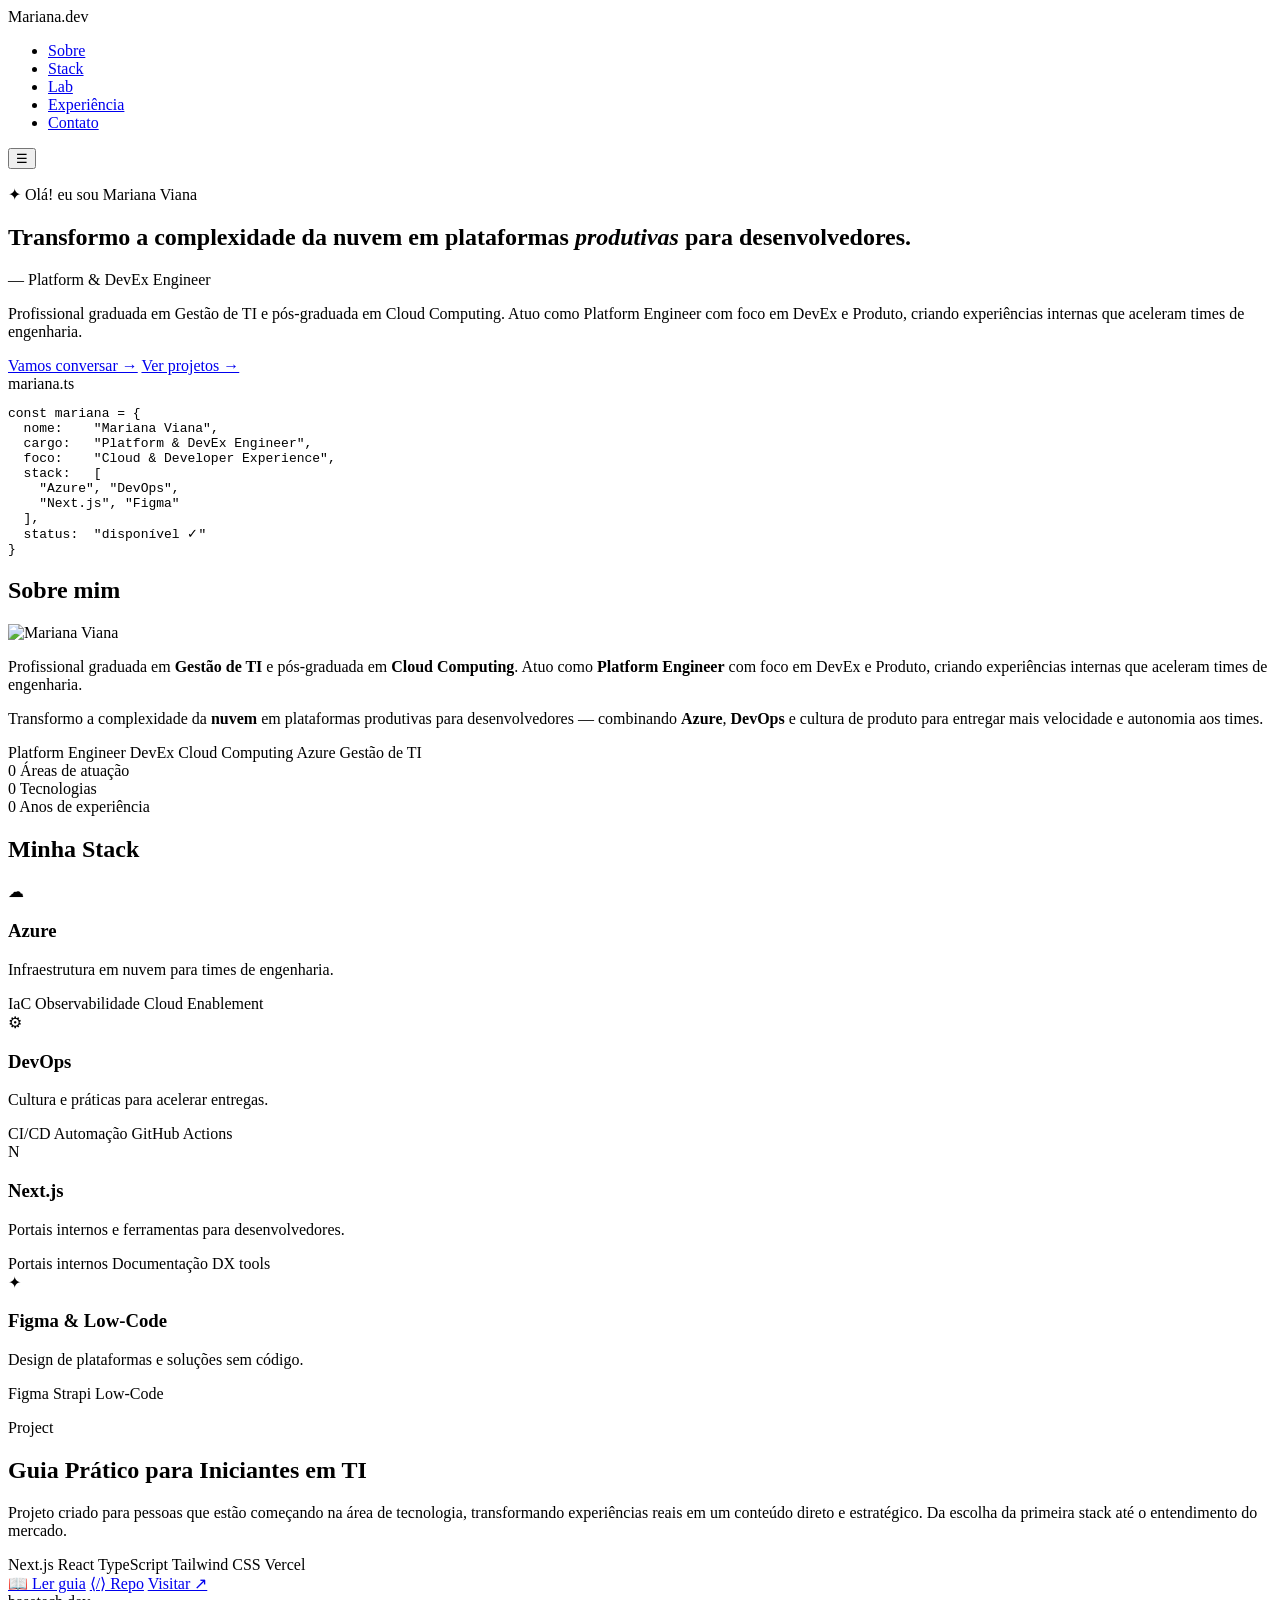
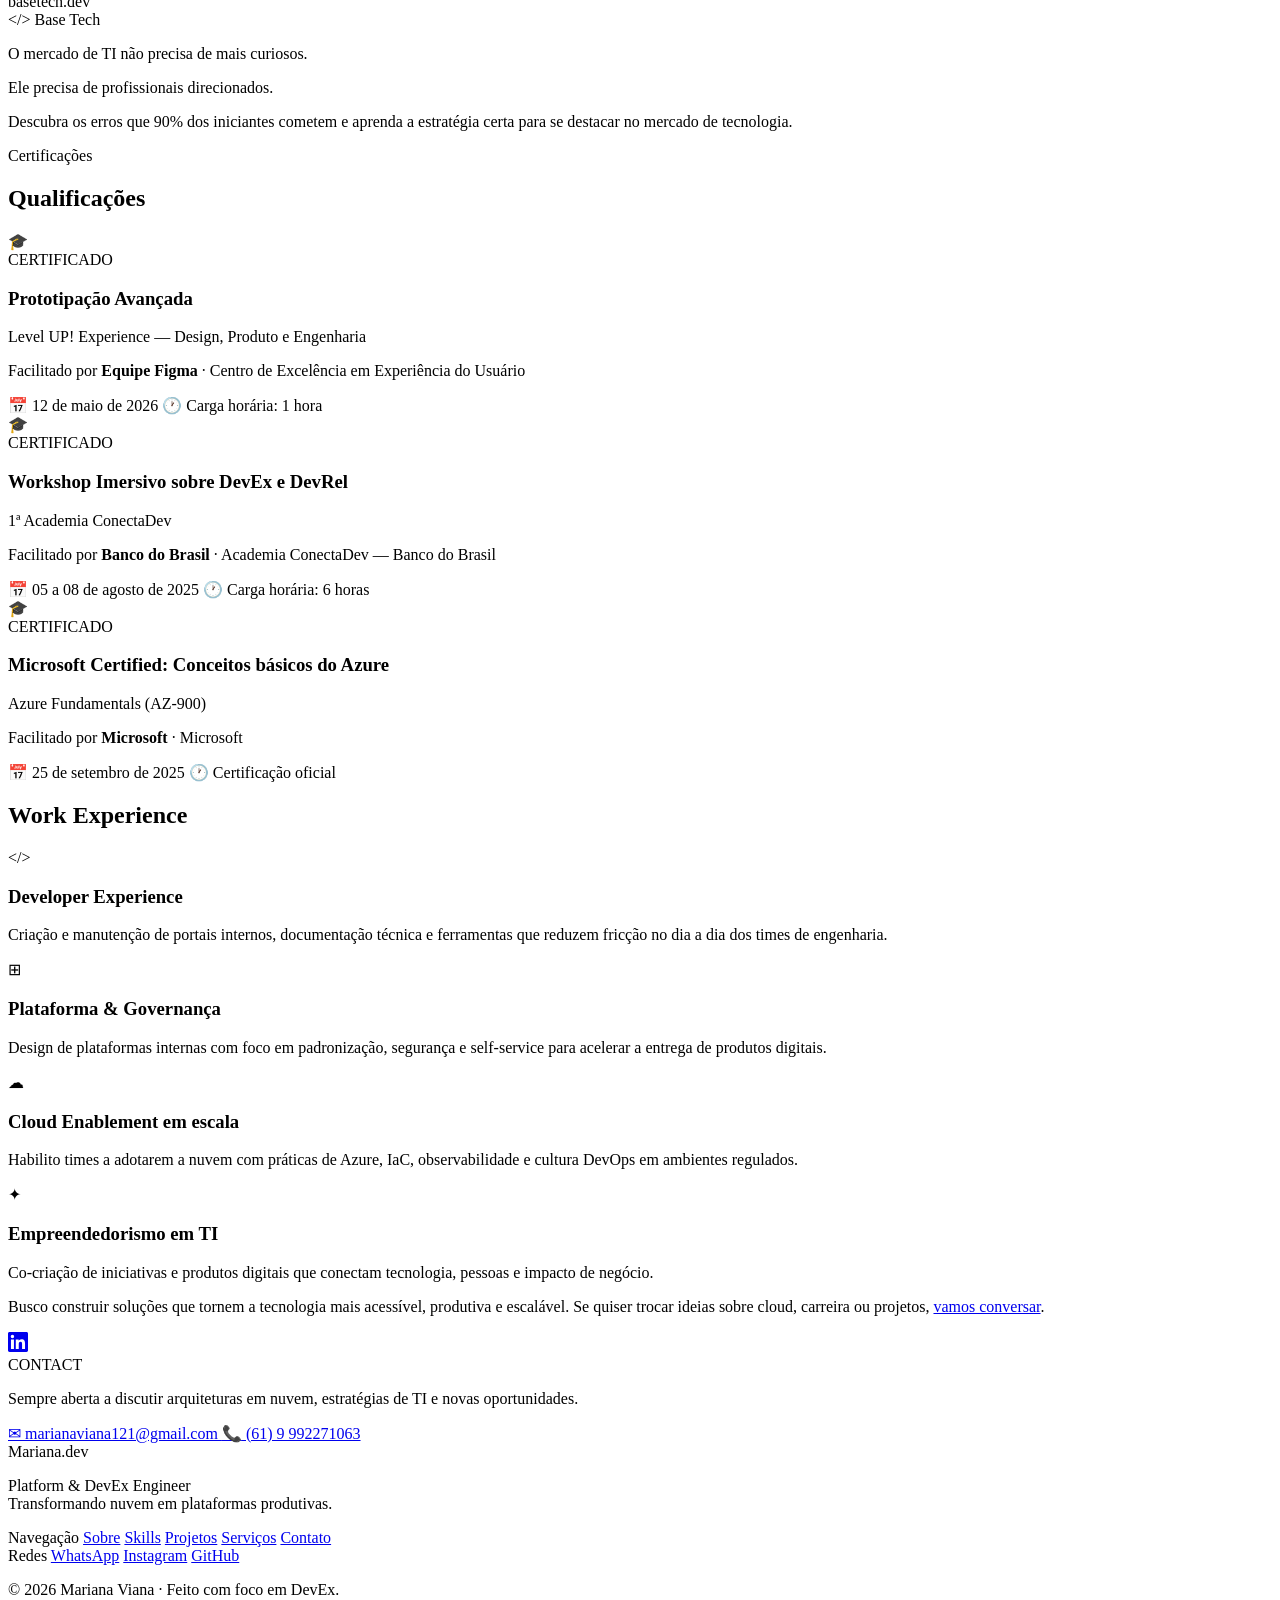
==== index.html @ 67ace39f "Add files via upload" ====
﻿<!DOCTYPE html>
<html lang="pt-BR">
<head>
  <meta charset="UTF-8" />
  <meta name="viewport" content="width=device-width, initial-scale=1.0" />
  <title>Mariana Viana | Platform & DevEx Engineer</title>
  <link rel="stylesheet" href="style.css" />
  <link rel="preconnect" href="https://fonts.googleapis.com" />
  <link href="https://fonts.googleapis.com/css2?family=Inter:wght@300;400;500;600;700;800&family=Fira+Code:wght@400;500&display=swap" rel="stylesheet" />
  <!-- PROTEÇÃO DE CONTEÚDO -->
  <style>
    img { -webkit-user-drag: none; user-drag: none; pointer-events: none; }
    a, button, input, label, select, textarea, [onclick] { pointer-events: all !important; }
    ::selection { background: transparent; }
    ::-moz-selection { background: transparent; }
    body, p, h1, h2, h3, h4, h5, h6, span, li, td, th, div {
      -webkit-user-select: none;
      -moz-user-select: none;
      user-select: none;
    }
    input, textarea { -webkit-user-select: text !important; user-select: text !important; }
    #_protectToast {
      position: fixed; bottom: 24px; left: 50%;
      transform: translateX(-50%) translateY(70px);
      z-index: 99999; background: #0d1f2d;
      color: rgba(255,255,255,.75); font-size: 13px;
      font-family: sans-serif; font-weight: 300;
      padding: 13px 22px; border-radius: 3px;
      border: 1px solid rgba(255,255,255,.12);
      white-space: nowrap; pointer-events: none;
      transition: transform .35s cubic-bezier(.16,1,.3,1), opacity .35s;
      opacity: 0;
    }
    #_protectToast.show { transform: translateX(-50%) translateY(0); opacity: 1; }
  </style>
</head>
<body>

  <!-- ===== NAV ===== -->
  <nav class="nav" id="nav">
    <div class="nav-logo">Mariana<span>.</span>dev</div>
    <ul class="nav-links" id="navLinks">
      <li><a href="#sobre">Sobre</a></li>
      <li><a href="#skills">Stack</a></li>
      <li><a href="#projetos">Lab</a></li>
      <li><a href="#servicos">Experiência</a></li>
      <li><a href="#contato">Contato</a></li>
    </ul>
    <button class="menu-btn" id="menuBtn" aria-label="Menu">&#9776;</button>
  </nav>

  <!-- ===== HERO ===== -->
  <section class="hero" id="home">
    <div class="hero-content">
      <p class="hero-tag">✦ Olá! eu sou Mariana Viana</p>
      <h1 class="hero-title">Transformo a complexidade da <span>nuvem</span> em plataformas <em>produtivas</em> para desenvolvedores.</h1>
      <p class="hero-sub">— Platform & DevEx Engineer</p>
      <p class="hero-about">Profissional graduada em Gestão de TI e pós-graduada em Cloud Computing. Atuo como Platform Engineer com foco em DevEx e Produto, criando experiências internas que aceleram times de engenharia.</p>
      <div class="hero-btns">
        <a href="#contato" class="btn btn-primary">Vamos conversar →</a>
        <a href="#projetos" class="btn btn-outline">Ver projetos →</a>
      </div>
    </div>

    <div class="hero-visual">
      <div class="code-card">
        <div class="code-header">
          <span class="dot red"></span>
          <span class="dot yellow"></span>
          <span class="dot green"></span>
          <span class="code-title">mariana.ts</span>
        </div>
        <pre class="code-body"><code><span class="c-purple">const</span> <span class="c-blue">mariana</span> = {
  <span class="c-cyan">nome</span>:    <span class="c-green">"Mariana Viana"</span>,
  <span class="c-cyan">cargo</span>:   <span class="c-green">"Platform & DevEx Engineer"</span>,
  <span class="c-cyan">foco</span>:    <span class="c-green">"Cloud & Developer Experience"</span>,
  <span class="c-cyan">stack</span>:   [
    <span class="c-green">"Azure"</span>, <span class="c-green">"DevOps"</span>,
    <span class="c-green">"Next.js"</span>, <span class="c-green">"Figma"</span>
  ],
  <span class="c-cyan">status</span>:  <span class="c-ok">"disponível ✓"</span>
}</code></pre>
      </div>
    </div>

    <div class="hero-glow"></div>
  </section>

  <!-- ===== SOBRE ===== -->
  <section class="section" id="sobre">
    <div class="container">
      <h2 class="section-title">Sobre <span>mim</span></h2>
      <div class="sobre-grid">
        <div class="sobre-foto fade-in">
          <div class="foto-wrapper">
            <img src="foto.jpg" alt="Mariana Viana" class="foto-img" />
            <div class="foto-ring"></div>
          </div>
        </div>

        <div class="sobre-text fade-in">
          <p>
            Profissional graduada em <strong>Gestão de TI</strong> e
            pós-graduada em <strong>Cloud Computing</strong>. Atuo como
            <strong>Platform Engineer</strong> com foco em DevEx e Produto,
            criando experiências internas que aceleram times de engenharia.
          </p>
          <p>
            Transformo a complexidade da <strong>nuvem</strong> em plataformas
            produtivas para desenvolvedores — combinando <strong>Azure</strong>,
            <strong>DevOps</strong> e cultura de produto para entregar mais
            velocidade e autonomia aos times.
          </p>
          <div class="sobre-tags">
            <span>Platform Engineer</span>
            <span>DevEx</span>
            <span>Cloud Computing</span>
            <span>Azure</span>
            <span>Gestão de TI</span>
          </div>
        </div>

        <div class="sobre-stats">
          <div class="stat fade-in">
            <span class="stat-num" data-target="4">0</span>
            <span class="stat-label">Áreas de atuação</span>
          </div>
          <div class="stat fade-in">
            <span class="stat-num" data-target="7">0</span>
            <span class="stat-label">Tecnologias</span>
          </div>
          <div class="stat fade-in">
            <span class="stat-num" data-target="3">0</span>
            <span class="stat-label">Anos de experiência</span>
          </div>
        </div>
      </div>
    </div>
  </section>

  <!-- ===== SKILLS ===== -->
  <section class="section section-alt" id="skills">
    <div class="container">
      <h2 class="section-title">Minha <span>Stack</span></h2>
      <div class="skills-grid">

        <div class="skill-card fade-in" data-skill="azure">
          <div class="skill-logo">☁</div>
          <h3>Azure</h3>
          <p>Infraestrutura em nuvem para times de engenharia.</p>
          <div class="skill-uses">
            <span>IaC</span>
            <span>Observabilidade</span>
            <span>Cloud Enablement</span>
          </div>
        </div>

        <div class="skill-card fade-in" data-skill="devops">
          <div class="skill-logo">⚙</div>
          <h3>DevOps</h3>
          <p>Cultura e práticas para acelerar entregas.</p>
          <div class="skill-uses">
            <span>CI/CD</span>
            <span>Automação</span>
            <span>GitHub Actions</span>
          </div>
        </div>

        <div class="skill-card fade-in" data-skill="nextjs">
          <div class="skill-logo">N</div>
          <h3>Next.js</h3>
          <p>Portais internos e ferramentas para desenvolvedores.</p>
          <div class="skill-uses">
            <span>Portais internos</span>
            <span>Documentação</span>
            <span>DX tools</span>
          </div>
        </div>

        <div class="skill-card fade-in" data-skill="figma">
          <div class="skill-logo">✦</div>
          <h3>Figma & Low-Code</h3>
          <p>Design de plataformas e soluções sem código.</p>
          <div class="skill-uses">
            <span>Figma</span>
            <span>Strapi</span>
            <span>Low-Code</span>
          </div>
        </div>

      </div>
    </div>
  </section>

  <!-- ===== LAB / PROJETOS ===== -->
  <section class="section" id="projetos">
    <div class="container">
      <p class="section-label">Project</p>
      <h2 class="section-title-lab">Guia Prático para <span>Iniciantes em TI</span></h2>

      <div class="lab-card fade-in">
        <div class="lab-info">
          <p>Projeto criado para pessoas que estão começando na área de tecnologia, transformando experiências reais em um conteúdo direto e estratégico. Da escolha da primeira stack até o entendimento do mercado.</p>
          <div class="lab-tags">
            <span>Next.js</span>
            <span>React</span>
            <span>TypeScript</span>
            <span>Tailwind CSS</span>
            <span>Vercel</span>
          </div>
          <div class="lab-links">
            <a href="https://basetech.dev" target="_blank" rel="noopener" class="btn btn-outline btn-sm">📖 Ler guia</a>
            <a href="https://github.com" target="_blank" rel="noopener" class="btn btn-ghost btn-sm">⟨/⟩ Repo</a>
            <a href="https://basetech.dev" target="_blank" rel="noopener" class="btn btn-ghost btn-sm">Visitar ↗</a>
          </div>
        </div>
        <div class="lab-preview">
          <div class="lab-browser">
            <div class="lab-browser-bar">
              <span class="dot red"></span><span class="dot yellow"></span><span class="dot green"></span>
              <span class="lab-url">basetech.dev</span>
            </div>
            <div class="lab-browser-content">
              <span class="lab-badge">&lt;/&gt; Base Tech</span>
              <p class="lab-quote">O mercado de TI não precisa de mais curiosos.</p>
              <p class="lab-quote-alt">Ele precisa de profissionais direcionados.</p>
              <p class="lab-desc-sm">Descubra os erros que 90% dos iniciantes cometem e aprenda a estratégia certa para se destacar no mercado de tecnologia.</p>
            </div>
          </div>
        </div>
      </div>
    </div>
  </section>

  <!-- ===== QUALIFICAÇÕES ===== -->
  <section class="section section-alt" id="qualificacoes">
    <div class="container">
      <p class="section-label">Certificações</p>
      <h2 class="section-title-lab">Qualificações</h2>

      <div class="cert-grid">

        <div class="cert-card fade-in">
          <div class="cert-top">
            <div class="cert-icon">🎓</div>
            <span class="cert-badge">CERTIFICADO</span>
          </div>
          <h3>Prototipação Avançada</h3>
          <p class="cert-org">Level UP! Experience — Design, Produto e Engenharia</p>
          <p class="cert-by">Facilitado por <strong>Equipe Figma</strong> · Centro de Excelência em Experiência do Usuário</p>
          <div class="cert-meta">
            <span>📅 12 de maio de 2026</span>
            <span>🕐 Carga horária: 1 hora</span>
          </div>
        </div>

        <div class="cert-card fade-in">
          <div class="cert-top">
            <div class="cert-icon">🎓</div>
            <span class="cert-badge">CERTIFICADO</span>
          </div>
          <h3>Workshop Imersivo sobre DevEx e DevRel</h3>
          <p class="cert-org">1ª Academia ConectaDev</p>
          <p class="cert-by">Facilitado por <strong>Banco do Brasil</strong> · Academia ConectaDev — Banco do Brasil</p>
          <div class="cert-meta">
            <span>📅 05 a 08 de agosto de 2025</span>
            <span>🕐 Carga horária: 6 horas</span>
          </div>
        </div>

        <div class="cert-card fade-in">
          <div class="cert-top">
            <div class="cert-icon">🎓</div>
            <span class="cert-badge">CERTIFICADO</span>
          </div>
          <h3>Microsoft Certified: Conceitos básicos do Azure</h3>
          <p class="cert-org">Azure Fundamentals (AZ-900)</p>
          <p class="cert-by">Facilitado por <strong>Microsoft</strong> · Microsoft</p>
          <div class="cert-meta">
            <span>📅 25 de setembro de 2025</span>
            <span>🕐 Certificação oficial</span>
          </div>
        </div>

      </div>
    </div>
  </section>

  <!-- ===== WORK EXPERIENCE ===== -->
  <section class="section" id="servicos">
    <div class="container">
      <h2 class="section-title">Work <span>Experience</span></h2>

      <div class="experience-grid">

        <div class="exp-card fade-in">
          <div class="exp-icon">&lt;/&gt;</div>
          <h3>Developer Experience</h3>
          <p>Criação e manutenção de portais internos, documentação técnica e ferramentas que reduzem fricção no dia a dia dos times de engenharia.</p>
        </div>

        <div class="exp-card fade-in">
          <div class="exp-icon">⊞</div>
          <h3>Plataforma & Governança</h3>
          <p>Design de plataformas internas com foco em padronização, segurança e self-service para acelerar a entrega de produtos digitais.</p>
        </div>

        <div class="exp-card fade-in">
          <div class="exp-icon">☁</div>
          <h3>Cloud Enablement em escala</h3>
          <p>Habilito times a adotarem a nuvem com práticas de Azure, IaC, observabilidade e cultura DevOps em ambientes regulados.</p>
        </div>

        <div class="exp-card fade-in">
          <div class="exp-icon">✦</div>
          <h3>Empreendedorismo em TI</h3>
          <p>Co-criação de iniciativas e produtos digitais que conectam tecnologia, pessoas e impacto de negócio.</p>
        </div>

      </div>
    </div>
  </section>

  <!-- ===== CONTATO ===== -->
  <section class="section" id="contato">
    <div class="container contato-container">
      <p class="contato-frase">Busco construir soluções que tornem a tecnologia mais acessível, produtiva e escalável. Se quiser trocar ideias sobre cloud, carreira ou projetos, <a href="mailto:marianaviana121@gmail.com" class="contato-link-inline">vamos conversar</a>.</p>

      <div class="contato-linkedin-wrap">
        <a href="https://linkedin.com" target="_blank" rel="noopener" class="contato-linkedin-btn" title="LinkedIn">
          <svg viewBox="0 0 24 24" fill="currentColor" width="20" height="20"><path d="M20.447 20.452h-3.554v-5.569c0-1.328-.027-3.037-1.852-3.037-1.853 0-2.136 1.445-2.136 2.939v5.667H9.351V9h3.414v1.561h.046c.477-.9 1.637-1.85 3.37-1.85 3.601 0 4.267 2.37 4.267 5.455v6.286zM5.337 7.433a2.062 2.062 0 0 1-2.063-2.065 2.064 2.064 0 1 1 2.063 2.065zm1.782 13.019H3.555V9h3.564v11.452zM22.225 0H1.771C.792 0 0 .774 0 1.729v20.542C0 23.227.792 24 1.771 24h20.451C23.2 24 24 23.227 24 22.271V1.729C24 .774 23.2 0 22.222 0h.003z"/></svg>
        </a>
      </div>

      <div class="contato-cards">
        <div class="contato-info-card fade-in">
          <span class="contato-info-label">CONTACT</span>
          <p>Sempre aberta a discutir arquiteturas em nuvem, estratégias de TI e novas oportunidades.</p>
        </div>
        <div class="contato-info-card fade-in">
          <a href="mailto:marianaviana121@gmail.com" class="contato-info-row">
            <span>✉</span> marianaviana121@gmail.com
          </a>
          <a href="tel:+5561992271063" class="contato-info-row">
            <span>📞</span> (61) 9 992271063
          </a>
        </div>
      </div>
    </div>
  </section>

  <!-- ===== FOOTER ===== -->
  <footer class="footer">
    <div class="footer-inner">

      <div class="footer-brand">
        <span class="footer-logo">Mariana<span>.</span>dev</span>
        <p>Platform & DevEx Engineer<br />Transformando nuvem em plataformas produtivas.</p>
      </div>

      <div class="footer-nav">
        <span class="footer-nav-title">Navegação</span>
        <a href="#sobre">Sobre</a>
        <a href="#skills">Skills</a>
        <a href="#projetos">Projetos</a>
        <a href="#servicos">Serviços</a>
        <a href="#contato">Contato</a>
      </div>

      <div class="footer-social">
        <span class="footer-nav-title">Redes</span>
        <a href="https://wa.me/55619991893159" target="_blank" rel="noopener">WhatsApp</a>
        <a href="https://instagram.com/rruanribeiroo" target="_blank" rel="noopener">Instagram</a>
        <a href="https://github.com/rruandev" target="_blank" rel="noopener">GitHub</a>
      </div>

    </div>
    <div class="footer-bottom">
      <p>© 2026 <span class="footer-name">Mariana Viana</span> · Feito com foco em DevEx.</p>
    </div>
  </footer>

  <script src="script.js"></script>

  <!-- JS PROTEÇÃO -->
  <div id="_protectToast">© Conteúdo protegido — todos os direitos reservados</div>
  <script>
    (function() {
      function showMsg() {
        var t = document.getElementById('_protectToast');
        if (!t) return;
        t.classList.add('show');
        clearTimeout(t._timer);
        t._timer = setTimeout(function() { t.classList.remove('show'); }, 2800);
      }
      document.addEventListener('contextmenu', function(e) { e.preventDefault(); showMsg(); });
      document.addEventListener('keydown', function(e) {
        var k = e.key ? e.key.toLowerCase() : '';
        var blocked =
          (e.ctrlKey && ['u','s','a','p'].includes(k));
        if (blocked) {
          e.preventDefault();
          if (k === 'u') showMsg();
        }
      });
      document.addEventListener('dragstart', function(e) {
        if (e.target.tagName === 'IMG') e.preventDefault();
      });
      document.querySelectorAll('img').forEach(function(img) {
        img.setAttribute('draggable', 'false');
      });
    })();
  </script>
</body>
</html>
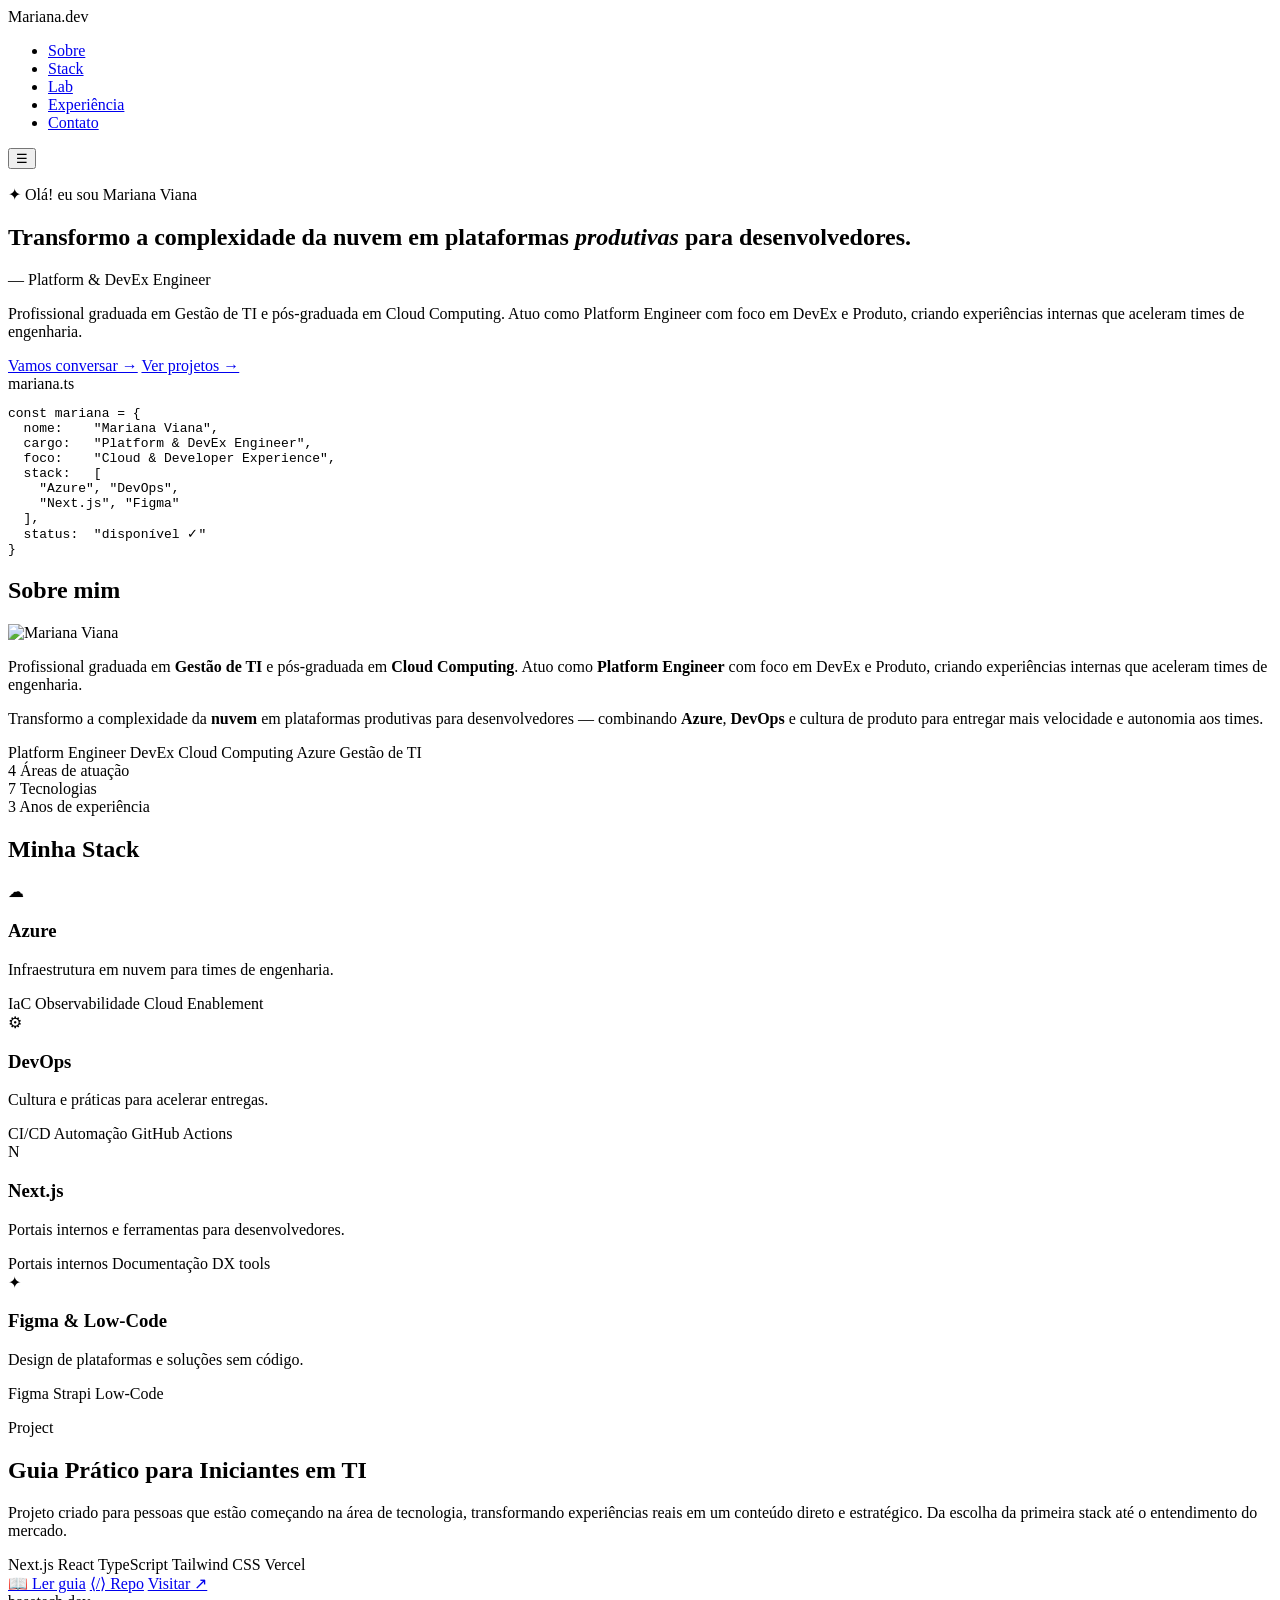
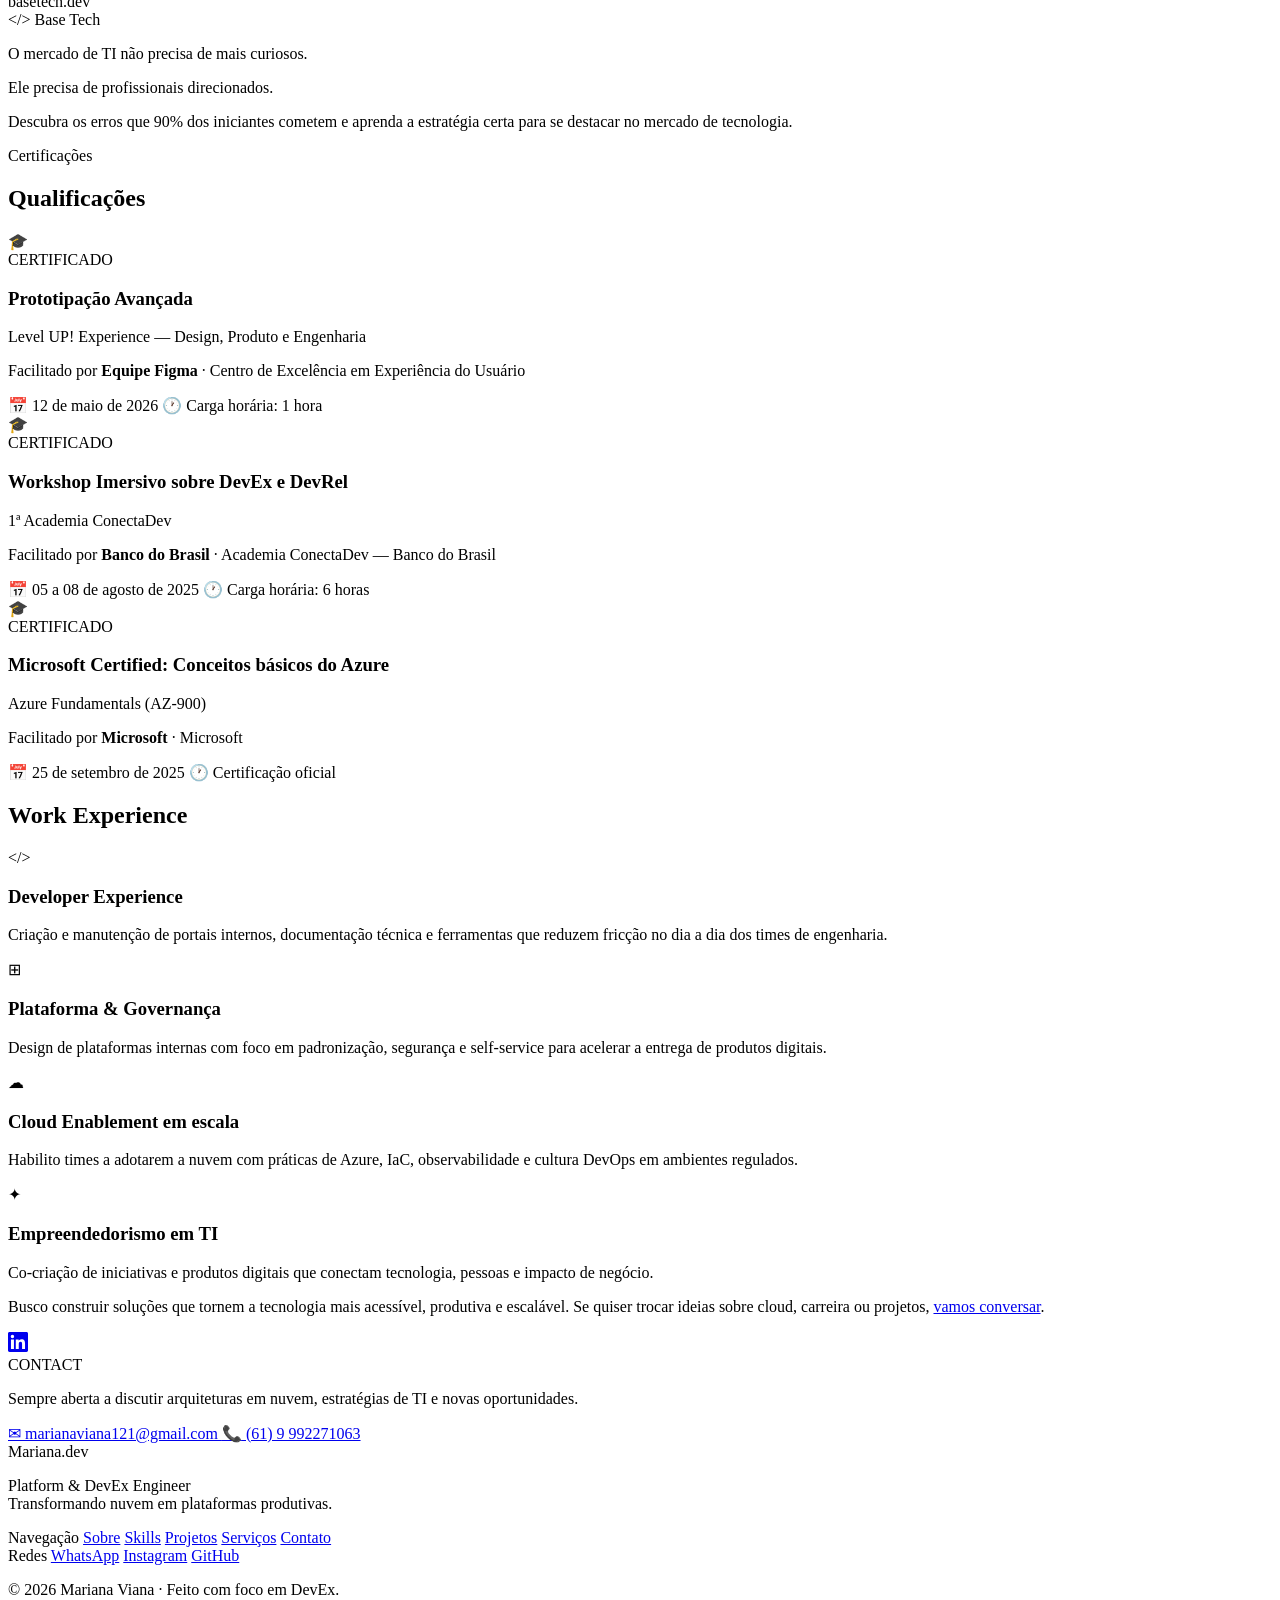
==== commit 95d3af4f: "Rename index (1).html to index.html" ====
--- a/index.html
+++ b/index.html
@@ -380,6 +380,45 @@
     </div>
   </footer>
 
+  <!-- FIX: Animação dos contadores -->
+  <script>
+    (function() {
+      function animateCounter(el) {
+        var target = parseInt(el.getAttribute('data-target'), 10);
+        var start = 0;
+        var duration = 1200;
+        var step = Math.ceil(target / (duration / 16));
+        var timer = setInterval(function() {
+          start += step;
+          if (start >= target) {
+            el.textContent = target;
+            clearInterval(timer);
+          } else {
+            el.textContent = start;
+          }
+        }, 16);
+      }
+
+      var counters = document.querySelectorAll('.stat-num');
+      var animated = false;
+
+      function tryAnimate() {
+        if (animated) return;
+        counters.forEach(function(el) {
+          var rect = el.getBoundingClientRect();
+          if (rect.top < window.innerHeight) {
+            animated = true;
+            counters.forEach(animateCounter);
+          }
+        });
+      }
+
+      window.addEventListener('scroll', tryAnimate);
+      window.addEventListener('load', tryAnimate);
+      setTimeout(tryAnimate, 500);
+    })();
+  </script>
+
   <script src="script.js"></script>
 
   <!-- JS PROTEÇÃO -->
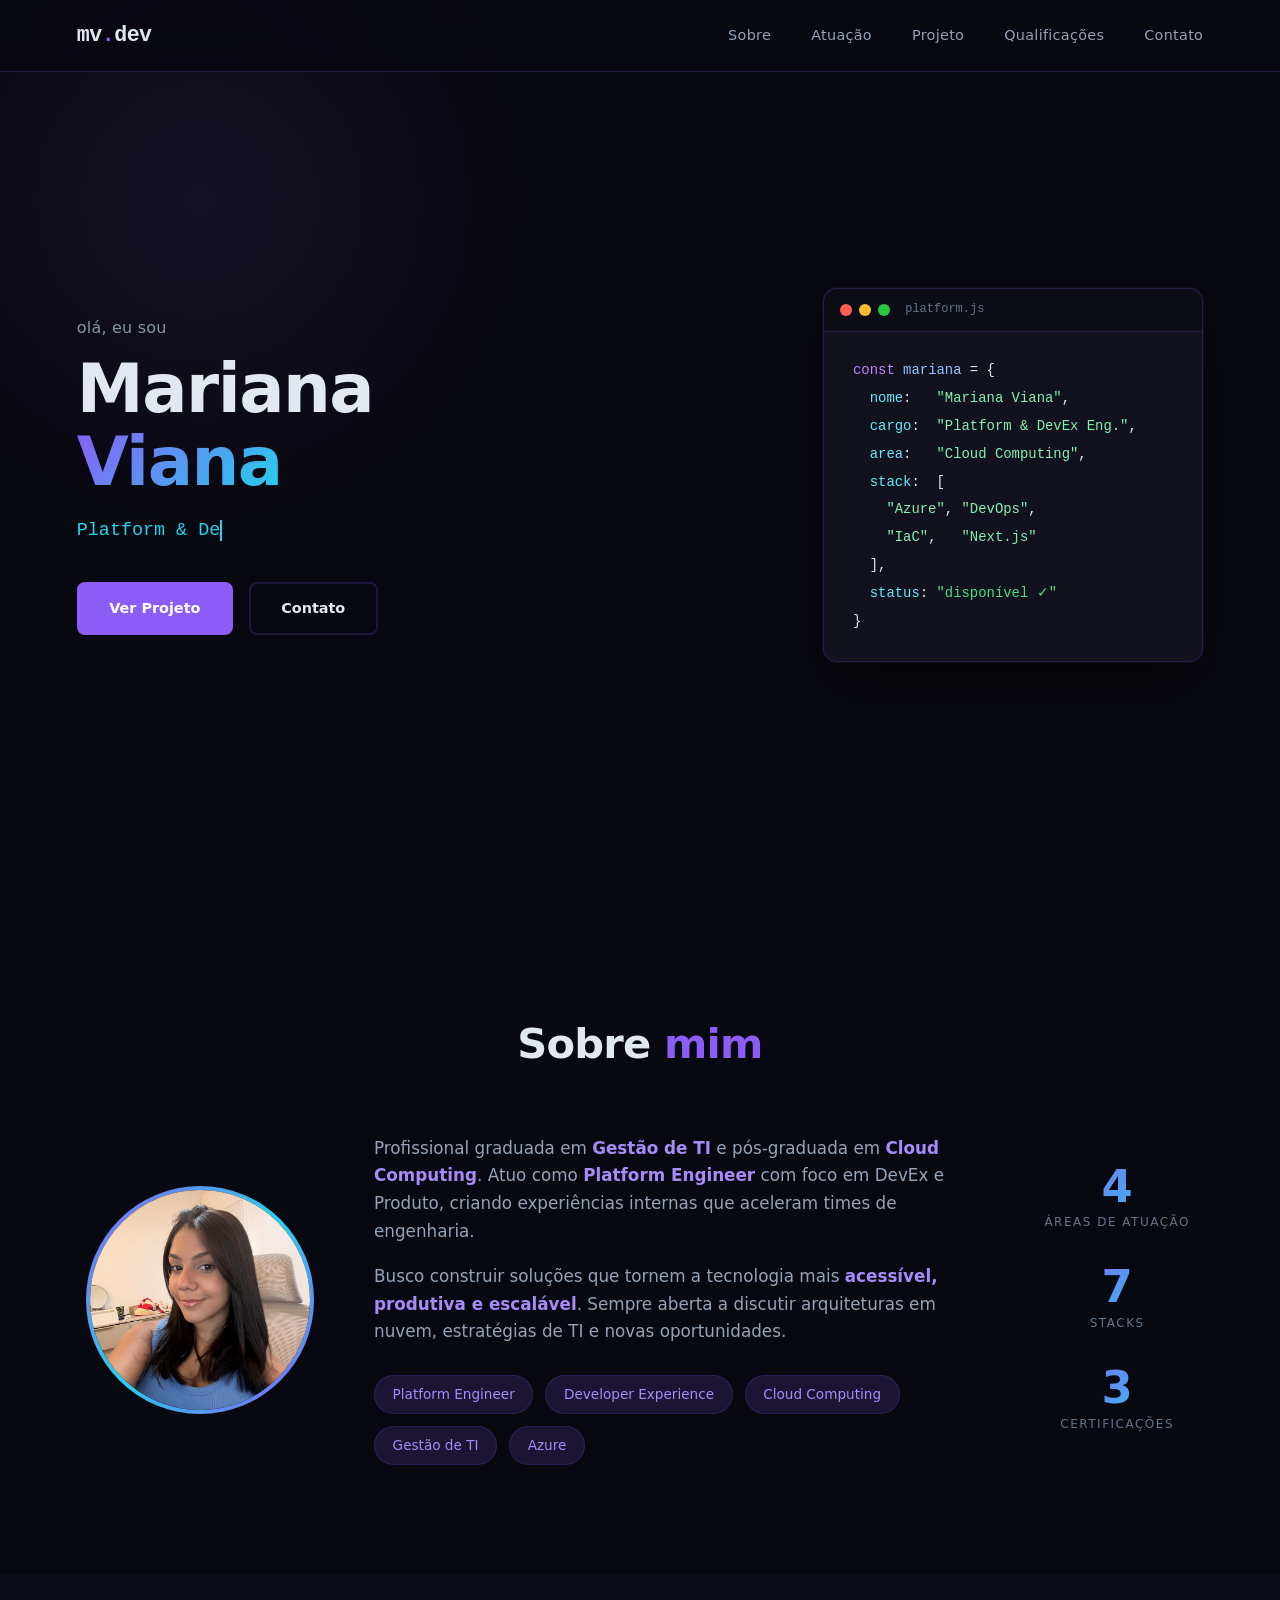
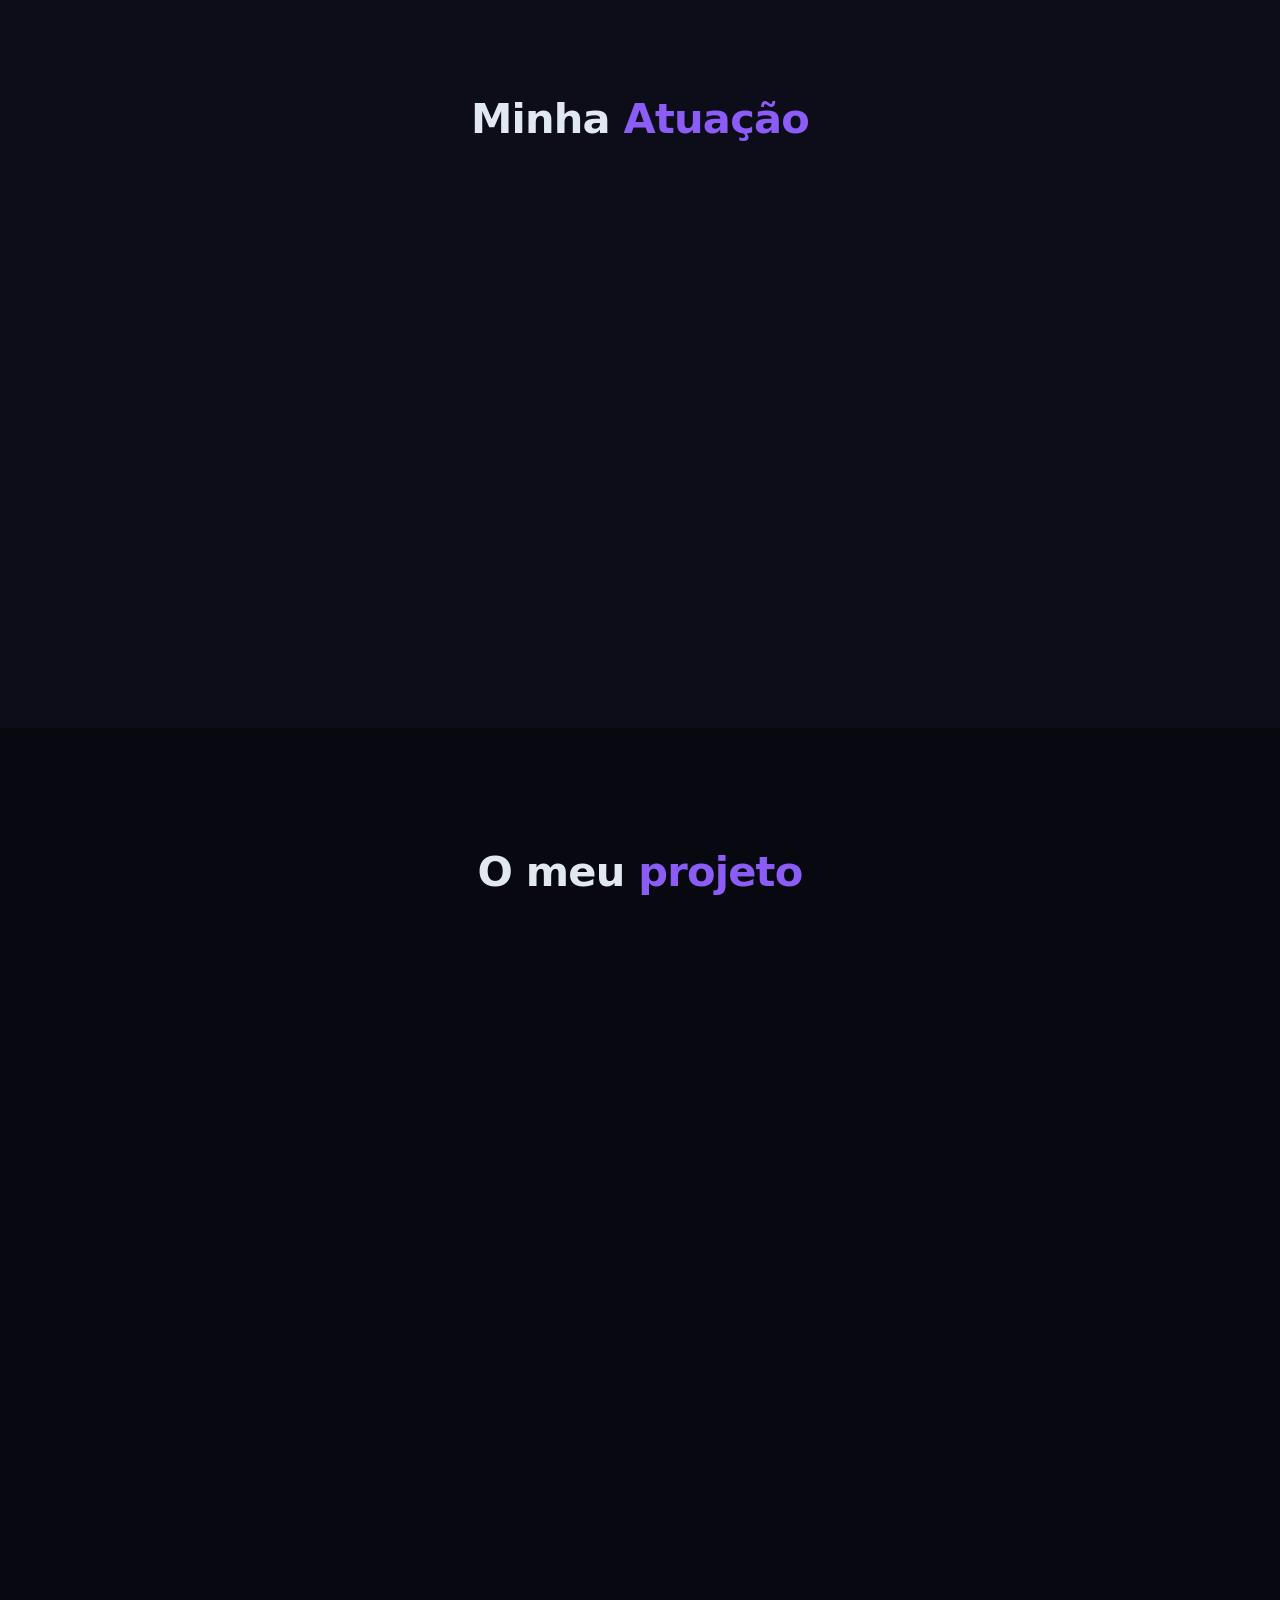
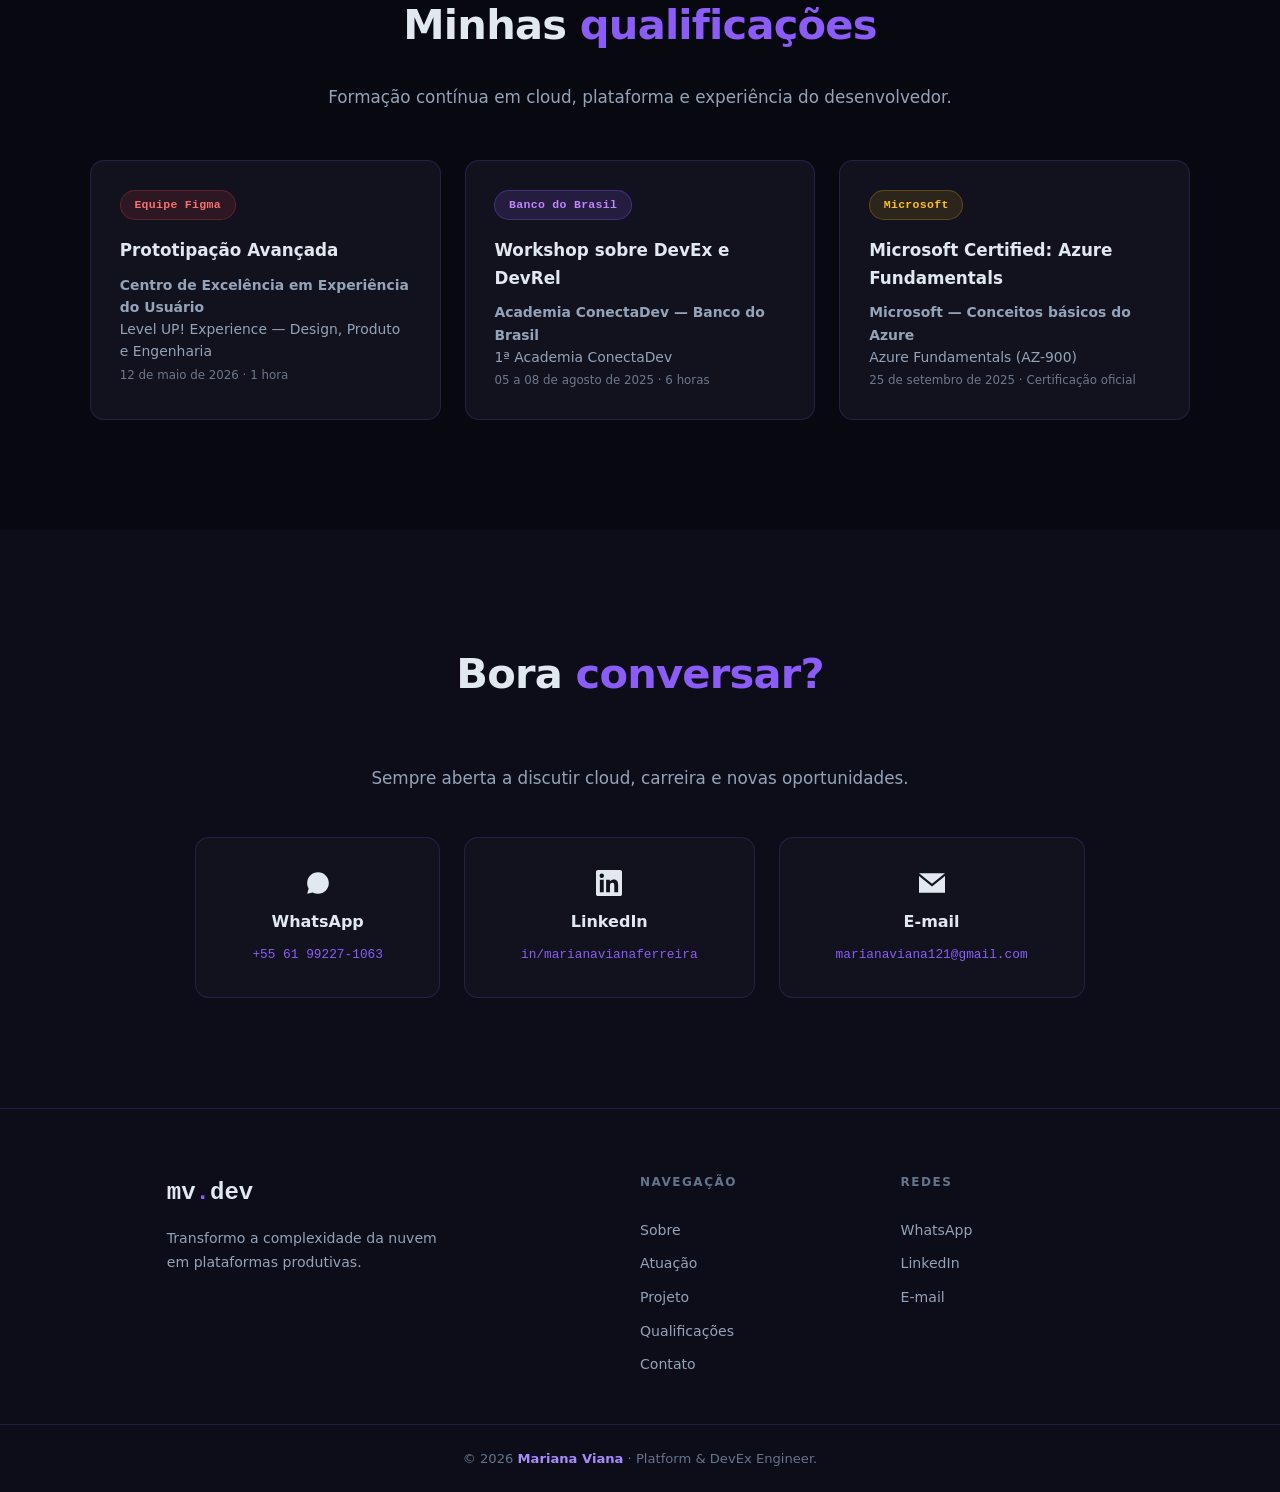
==== commit 7001d31c: "feat: portfolio da Mariana no modelo/template do Ruan Substitui o portfolio original (design roxo, a" ====
--- a/index.html
+++ b/index.html
@@ -1,458 +1,359 @@
-﻿<!DOCTYPE html>
-<html lang="pt-BR">
-<head>
-  <meta charset="UTF-8" />
-  <meta name="viewport" content="width=device-width, initial-scale=1.0" />
-  <title>Mariana Viana | Platform & DevEx Engineer</title>
-  <link rel="stylesheet" href="style.css" />
-  <link rel="preconnect" href="https://fonts.googleapis.com" />
-  <link href="https://fonts.googleapis.com/css2?family=Inter:wght@300;400;500;600;700;800&family=Fira+Code:wght@400;500&display=swap" rel="stylesheet" />
-  <!-- PROTEÇÃO DE CONTEÚDO -->
-  <style>
-    img { -webkit-user-drag: none; user-drag: none; pointer-events: none; }
-    a, button, input, label, select, textarea, [onclick] { pointer-events: all !important; }
-    ::selection { background: transparent; }
-    ::-moz-selection { background: transparent; }
-    body, p, h1, h2, h3, h4, h5, h6, span, li, td, th, div {
-      -webkit-user-select: none;
-      -moz-user-select: none;
-      user-select: none;
-    }
-    input, textarea { -webkit-user-select: text !important; user-select: text !important; }
-    #_protectToast {
-      position: fixed; bottom: 24px; left: 50%;
-      transform: translateX(-50%) translateY(70px);
-      z-index: 99999; background: #0d1f2d;
-      color: rgba(255,255,255,.75); font-size: 13px;
-      font-family: sans-serif; font-weight: 300;
-      padding: 13px 22px; border-radius: 3px;
-      border: 1px solid rgba(255,255,255,.12);
-      white-space: nowrap; pointer-events: none;
-      transition: transform .35s cubic-bezier(.16,1,.3,1), opacity .35s;
-      opacity: 0;
-    }
-    #_protectToast.show { transform: translateX(-50%) translateY(0); opacity: 1; }
-  </style>
-</head>
-<body>
-
-  <!-- ===== NAV ===== -->
-  <nav class="nav" id="nav">
-    <div class="nav-logo">Mariana<span>.</span>dev</div>
-    <ul class="nav-links" id="navLinks">
-      <li><a href="#sobre">Sobre</a></li>
-      <li><a href="#skills">Stack</a></li>
-      <li><a href="#projetos">Lab</a></li>
-      <li><a href="#servicos">Experiência</a></li>
-      <li><a href="#contato">Contato</a></li>
-    </ul>
-    <button class="menu-btn" id="menuBtn" aria-label="Menu">&#9776;</button>
-  </nav>
-
-  <!-- ===== HERO ===== -->
-  <section class="hero" id="home">
-    <div class="hero-content">
-      <p class="hero-tag">✦ Olá! eu sou Mariana Viana</p>
-      <h1 class="hero-title">Transformo a complexidade da <span>nuvem</span> em plataformas <em>produtivas</em> para desenvolvedores.</h1>
-      <p class="hero-sub">— Platform & DevEx Engineer</p>
-      <p class="hero-about">Profissional graduada em Gestão de TI e pós-graduada em Cloud Computing. Atuo como Platform Engineer com foco em DevEx e Produto, criando experiências internas que aceleram times de engenharia.</p>
-      <div class="hero-btns">
-        <a href="#contato" class="btn btn-primary">Vamos conversar →</a>
-        <a href="#projetos" class="btn btn-outline">Ver projetos →</a>
-      </div>
-    </div>
-
-    <div class="hero-visual">
-      <div class="code-card">
-        <div class="code-header">
-          <span class="dot red"></span>
-          <span class="dot yellow"></span>
-          <span class="dot green"></span>
-          <span class="code-title">mariana.ts</span>
-        </div>
-        <pre class="code-body"><code><span class="c-purple">const</span> <span class="c-blue">mariana</span> = {
-  <span class="c-cyan">nome</span>:    <span class="c-green">"Mariana Viana"</span>,
-  <span class="c-cyan">cargo</span>:   <span class="c-green">"Platform & DevEx Engineer"</span>,
-  <span class="c-cyan">foco</span>:    <span class="c-green">"Cloud & Developer Experience"</span>,
-  <span class="c-cyan">stack</span>:   [
-    <span class="c-green">"Azure"</span>, <span class="c-green">"DevOps"</span>,
-    <span class="c-green">"Next.js"</span>, <span class="c-green">"Figma"</span>
-  ],
-  <span class="c-cyan">status</span>:  <span class="c-ok">"disponível ✓"</span>
-}</code></pre>
-      </div>
-    </div>
-
-    <div class="hero-glow"></div>
-  </section>
-
-  <!-- ===== SOBRE ===== -->
-  <section class="section" id="sobre">
-    <div class="container">
-      <h2 class="section-title">Sobre <span>mim</span></h2>
-      <div class="sobre-grid">
-        <div class="sobre-foto fade-in">
-          <div class="foto-wrapper">
-            <img src="foto.jpg" alt="Mariana Viana" class="foto-img" />
-            <div class="foto-ring"></div>
-          </div>
-        </div>
-
-        <div class="sobre-text fade-in">
-          <p>
-            Profissional graduada em <strong>Gestão de TI</strong> e
-            pós-graduada em <strong>Cloud Computing</strong>. Atuo como
-            <strong>Platform Engineer</strong> com foco em DevEx e Produto,
-            criando experiências internas que aceleram times de engenharia.
-          </p>
-          <p>
-            Transformo a complexidade da <strong>nuvem</strong> em plataformas
-            produtivas para desenvolvedores — combinando <strong>Azure</strong>,
-            <strong>DevOps</strong> e cultura de produto para entregar mais
-            velocidade e autonomia aos times.
-          </p>
-          <div class="sobre-tags">
-            <span>Platform Engineer</span>
-            <span>DevEx</span>
-            <span>Cloud Computing</span>
-            <span>Azure</span>
-            <span>Gestão de TI</span>
-          </div>
-        </div>
-
-        <div class="sobre-stats">
-          <div class="stat fade-in">
-            <span class="stat-num" data-target="4">0</span>
-            <span class="stat-label">Áreas de atuação</span>
-          </div>
-          <div class="stat fade-in">
-            <span class="stat-num" data-target="7">0</span>
-            <span class="stat-label">Tecnologias</span>
-          </div>
-          <div class="stat fade-in">
-            <span class="stat-num" data-target="3">0</span>
-            <span class="stat-label">Anos de experiência</span>
-          </div>
-        </div>
-      </div>
-    </div>
-  </section>
-
-  <!-- ===== SKILLS ===== -->
-  <section class="section section-alt" id="skills">
-    <div class="container">
-      <h2 class="section-title">Minha <span>Stack</span></h2>
-      <div class="skills-grid">
-
-        <div class="skill-card fade-in" data-skill="azure">
-          <div class="skill-logo">☁</div>
-          <h3>Azure</h3>
-          <p>Infraestrutura em nuvem para times de engenharia.</p>
-          <div class="skill-uses">
-            <span>IaC</span>
-            <span>Observabilidade</span>
-            <span>Cloud Enablement</span>
-          </div>
-        </div>
-
-        <div class="skill-card fade-in" data-skill="devops">
-          <div class="skill-logo">⚙</div>
-          <h3>DevOps</h3>
-          <p>Cultura e práticas para acelerar entregas.</p>
-          <div class="skill-uses">
-            <span>CI/CD</span>
-            <span>Automação</span>
-            <span>GitHub Actions</span>
-          </div>
-        </div>
-
-        <div class="skill-card fade-in" data-skill="nextjs">
-          <div class="skill-logo">N</div>
-          <h3>Next.js</h3>
-          <p>Portais internos e ferramentas para desenvolvedores.</p>
-          <div class="skill-uses">
-            <span>Portais internos</span>
-            <span>Documentação</span>
-            <span>DX tools</span>
-          </div>
-        </div>
-
-        <div class="skill-card fade-in" data-skill="figma">
-          <div class="skill-logo">✦</div>
-          <h3>Figma & Low-Code</h3>
-          <p>Design de plataformas e soluções sem código.</p>
-          <div class="skill-uses">
-            <span>Figma</span>
-            <span>Strapi</span>
-            <span>Low-Code</span>
-          </div>
-        </div>
-
-      </div>
-    </div>
-  </section>
-
-  <!-- ===== LAB / PROJETOS ===== -->
-  <section class="section" id="projetos">
-    <div class="container">
-      <p class="section-label">Project</p>
-      <h2 class="section-title-lab">Guia Prático para <span>Iniciantes em TI</span></h2>
-
-      <div class="lab-card fade-in">
-        <div class="lab-info">
-          <p>Projeto criado para pessoas que estão começando na área de tecnologia, transformando experiências reais em um conteúdo direto e estratégico. Da escolha da primeira stack até o entendimento do mercado.</p>
-          <div class="lab-tags">
-            <span>Next.js</span>
-            <span>React</span>
-            <span>TypeScript</span>
-            <span>Tailwind CSS</span>
-            <span>Vercel</span>
-          </div>
-          <div class="lab-links">
-            <a href="https://basetech.dev" target="_blank" rel="noopener" class="btn btn-outline btn-sm">📖 Ler guia</a>
-            <a href="https://github.com" target="_blank" rel="noopener" class="btn btn-ghost btn-sm">⟨/⟩ Repo</a>
-            <a href="https://basetech.dev" target="_blank" rel="noopener" class="btn btn-ghost btn-sm">Visitar ↗</a>
-          </div>
-        </div>
-        <div class="lab-preview">
-          <div class="lab-browser">
-            <div class="lab-browser-bar">
-              <span class="dot red"></span><span class="dot yellow"></span><span class="dot green"></span>
-              <span class="lab-url">basetech.dev</span>
-            </div>
-            <div class="lab-browser-content">
-              <span class="lab-badge">&lt;/&gt; Base Tech</span>
-              <p class="lab-quote">O mercado de TI não precisa de mais curiosos.</p>
-              <p class="lab-quote-alt">Ele precisa de profissionais direcionados.</p>
-              <p class="lab-desc-sm">Descubra os erros que 90% dos iniciantes cometem e aprenda a estratégia certa para se destacar no mercado de tecnologia.</p>
-            </div>
-          </div>
-        </div>
-      </div>
-    </div>
-  </section>
-
-  <!-- ===== QUALIFICAÇÕES ===== -->
-  <section class="section section-alt" id="qualificacoes">
-    <div class="container">
-      <p class="section-label">Certificações</p>
-      <h2 class="section-title-lab">Qualificações</h2>
-
-      <div class="cert-grid">
-
-        <div class="cert-card fade-in">
-          <div class="cert-top">
-            <div class="cert-icon">🎓</div>
-            <span class="cert-badge">CERTIFICADO</span>
-          </div>
-          <h3>Prototipação Avançada</h3>
-          <p class="cert-org">Level UP! Experience — Design, Produto e Engenharia</p>
-          <p class="cert-by">Facilitado por <strong>Equipe Figma</strong> · Centro de Excelência em Experiência do Usuário</p>
-          <div class="cert-meta">
-            <span>📅 12 de maio de 2026</span>
-            <span>🕐 Carga horária: 1 hora</span>
-          </div>
-        </div>
-
-        <div class="cert-card fade-in">
-          <div class="cert-top">
-            <div class="cert-icon">🎓</div>
-            <span class="cert-badge">CERTIFICADO</span>
-          </div>
-          <h3>Workshop Imersivo sobre DevEx e DevRel</h3>
-          <p class="cert-org">1ª Academia ConectaDev</p>
-          <p class="cert-by">Facilitado por <strong>Banco do Brasil</strong> · Academia ConectaDev — Banco do Brasil</p>
-          <div class="cert-meta">
-            <span>📅 05 a 08 de agosto de 2025</span>
-            <span>🕐 Carga horária: 6 horas</span>
-          </div>
-        </div>
-
-        <div class="cert-card fade-in">
-          <div class="cert-top">
-            <div class="cert-icon">🎓</div>
-            <span class="cert-badge">CERTIFICADO</span>
-          </div>
-          <h3>Microsoft Certified: Conceitos básicos do Azure</h3>
-          <p class="cert-org">Azure Fundamentals (AZ-900)</p>
-          <p class="cert-by">Facilitado por <strong>Microsoft</strong> · Microsoft</p>
-          <div class="cert-meta">
-            <span>📅 25 de setembro de 2025</span>
-            <span>🕐 Certificação oficial</span>
-          </div>
-        </div>
-
-      </div>
-    </div>
-  </section>
-
-  <!-- ===== WORK EXPERIENCE ===== -->
-  <section class="section" id="servicos">
-    <div class="container">
-      <h2 class="section-title">Work <span>Experience</span></h2>
-
-      <div class="experience-grid">
-
-        <div class="exp-card fade-in">
-          <div class="exp-icon">&lt;/&gt;</div>
-          <h3>Developer Experience</h3>
-          <p>Criação e manutenção de portais internos, documentação técnica e ferramentas que reduzem fricção no dia a dia dos times de engenharia.</p>
-        </div>
-
-        <div class="exp-card fade-in">
-          <div class="exp-icon">⊞</div>
-          <h3>Plataforma & Governança</h3>
-          <p>Design de plataformas internas com foco em padronização, segurança e self-service para acelerar a entrega de produtos digitais.</p>
-        </div>
-
-        <div class="exp-card fade-in">
-          <div class="exp-icon">☁</div>
-          <h3>Cloud Enablement em escala</h3>
-          <p>Habilito times a adotarem a nuvem com práticas de Azure, IaC, observabilidade e cultura DevOps em ambientes regulados.</p>
-        </div>
-
-        <div class="exp-card fade-in">
-          <div class="exp-icon">✦</div>
-          <h3>Empreendedorismo em TI</h3>
-          <p>Co-criação de iniciativas e produtos digitais que conectam tecnologia, pessoas e impacto de negócio.</p>
-        </div>
-
-      </div>
-    </div>
-  </section>
-
-  <!-- ===== CONTATO ===== -->
-  <section class="section" id="contato">
-    <div class="container contato-container">
-      <p class="contato-frase">Busco construir soluções que tornem a tecnologia mais acessível, produtiva e escalável. Se quiser trocar ideias sobre cloud, carreira ou projetos, <a href="mailto:marianaviana121@gmail.com" class="contato-link-inline">vamos conversar</a>.</p>
-
-      <div class="contato-linkedin-wrap">
-        <a href="https://linkedin.com" target="_blank" rel="noopener" class="contato-linkedin-btn" title="LinkedIn">
-          <svg viewBox="0 0 24 24" fill="currentColor" width="20" height="20"><path d="M20.447 20.452h-3.554v-5.569c0-1.328-.027-3.037-1.852-3.037-1.853 0-2.136 1.445-2.136 2.939v5.667H9.351V9h3.414v1.561h.046c.477-.9 1.637-1.85 3.37-1.85 3.601 0 4.267 2.37 4.267 5.455v6.286zM5.337 7.433a2.062 2.062 0 0 1-2.063-2.065 2.064 2.064 0 1 1 2.063 2.065zm1.782 13.019H3.555V9h3.564v11.452zM22.225 0H1.771C.792 0 0 .774 0 1.729v20.542C0 23.227.792 24 1.771 24h20.451C23.2 24 24 23.227 24 22.271V1.729C24 .774 23.2 0 22.222 0h.003z"/></svg>
-        </a>
-      </div>
-
-      <div class="contato-cards">
-        <div class="contato-info-card fade-in">
-          <span class="contato-info-label">CONTACT</span>
-          <p>Sempre aberta a discutir arquiteturas em nuvem, estratégias de TI e novas oportunidades.</p>
-        </div>
-        <div class="contato-info-card fade-in">
-          <a href="mailto:marianaviana121@gmail.com" class="contato-info-row">
-            <span>✉</span> marianaviana121@gmail.com
-          </a>
-          <a href="tel:+5561992271063" class="contato-info-row">
-            <span>📞</span> (61) 9 992271063
-          </a>
-        </div>
-      </div>
-    </div>
-  </section>
-
-  <!-- ===== FOOTER ===== -->
-  <footer class="footer">
-    <div class="footer-inner">
-
-      <div class="footer-brand">
-        <span class="footer-logo">Mariana<span>.</span>dev</span>
-        <p>Platform & DevEx Engineer<br />Transformando nuvem em plataformas produtivas.</p>
-      </div>
-
-      <div class="footer-nav">
-        <span class="footer-nav-title">Navegação</span>
-        <a href="#sobre">Sobre</a>
-        <a href="#skills">Skills</a>
-        <a href="#projetos">Projetos</a>
-        <a href="#servicos">Serviços</a>
-        <a href="#contato">Contato</a>
-      </div>
-
-      <div class="footer-social">
-        <span class="footer-nav-title">Redes</span>
-        <a href="https://wa.me/55619991893159" target="_blank" rel="noopener">WhatsApp</a>
-        <a href="https://instagram.com/rruanribeiroo" target="_blank" rel="noopener">Instagram</a>
-        <a href="https://github.com/rruandev" target="_blank" rel="noopener">GitHub</a>
-      </div>
-
-    </div>
-    <div class="footer-bottom">
-      <p>© 2026 <span class="footer-name">Mariana Viana</span> · Feito com foco em DevEx.</p>
-    </div>
-  </footer>
-
-  <!-- FIX: Animação dos contadores -->
-  <script>
-    (function() {
-      function animateCounter(el) {
-        var target = parseInt(el.getAttribute('data-target'), 10);
-        var start = 0;
-        var duration = 1200;
-        var step = Math.ceil(target / (duration / 16));
-        var timer = setInterval(function() {
-          start += step;
-          if (start >= target) {
-            el.textContent = target;
-            clearInterval(timer);
-          } else {
-            el.textContent = start;
-          }
-        }, 16);
-      }
-
-      var counters = document.querySelectorAll('.stat-num');
-      var animated = false;
-
-      function tryAnimate() {
-        if (animated) return;
-        counters.forEach(function(el) {
-          var rect = el.getBoundingClientRect();
-          if (rect.top < window.innerHeight) {
-            animated = true;
-            counters.forEach(animateCounter);
-          }
-        });
-      }
-
-      window.addEventListener('scroll', tryAnimate);
-      window.addEventListener('load', tryAnimate);
-      setTimeout(tryAnimate, 500);
-    })();
-  </script>
-
-  <script src="script.js"></script>
-
-  <!-- JS PROTEÇÃO -->
-  <div id="_protectToast">© Conteúdo protegido — todos os direitos reservados</div>
-  <script>
-    (function() {
-      function showMsg() {
-        var t = document.getElementById('_protectToast');
-        if (!t) return;
-        t.classList.add('show');
-        clearTimeout(t._timer);
-        t._timer = setTimeout(function() { t.classList.remove('show'); }, 2800);
-      }
-      document.addEventListener('contextmenu', function(e) { e.preventDefault(); showMsg(); });
-      document.addEventListener('keydown', function(e) {
-        var k = e.key ? e.key.toLowerCase() : '';
-        var blocked =
-          (e.ctrlKey && ['u','s','a','p'].includes(k));
-        if (blocked) {
-          e.preventDefault();
-          if (k === 'u') showMsg();
-        }
-      });
-      document.addEventListener('dragstart', function(e) {
-        if (e.target.tagName === 'IMG') e.preventDefault();
-      });
-      document.querySelectorAll('img').forEach(function(img) {
-        img.setAttribute('draggable', 'false');
-      });
-    })();
-  </script>
-</body>
-</html>
-
-
-
-
+<!DOCTYPE html>
+<html lang="pt-BR">
+<head>
+  <meta charset="UTF-8" />
+  <meta name="viewport" content="width=device-width, initial-scale=1.0" />
+  <title>Mariana Viana | Platform & DevEx Engineer</title>
+  <meta name="description" content="Profissional de Platform Engineering com foco em DevEx, Cloud e Produto. Transformo a complexidade da nuvem em plataformas produtivas." />
+  <link rel="stylesheet" href="style.css" />
+  <link rel="preconnect" href="https://fonts.googleapis.com" />
+  <link href="https://fonts.googleapis.com/css2?family=Inter:wght@300;400;500;600;700;800&family=Fira+Code:wght@400;500&display=swap" rel="stylesheet" />
+  <!-- PROTEÇÃO DE CONTEÚDO -->
+  <style>
+    img { -webkit-user-drag: none; user-drag: none; pointer-events: none; }
+    a, button, input, label, select, textarea, [onclick] { pointer-events: all !important; }
+    ::selection { background: transparent; }
+    ::-moz-selection { background: transparent; }
+    body, p, h1, h2, h3, h4, h5, h6, span, li, td, th, div {
+      -webkit-user-select: none;
+      -moz-user-select: none;
+      user-select: none;
+    }
+    input, textarea { -webkit-user-select: text !important; user-select: text !important; }
+    #_protectToast {
+      position: fixed; bottom: 24px; left: 50%;
+      transform: translateX(-50%) translateY(70px);
+      z-index: 99999; background: #0d1f2d;
+      color: rgba(255,255,255,.75); font-size: 13px;
+      font-family: sans-serif; font-weight: 300;
+      padding: 13px 22px; border-radius: 3px;
+      border: 1px solid rgba(255,255,255,.12);
+      white-space: nowrap; pointer-events: none;
+      transition: transform .35s cubic-bezier(.16,1,.3,1), opacity .35s;
+      opacity: 0;
+    }
+    #_protectToast.show { transform: translateX(-50%) translateY(0); opacity: 1; }
+  </style>
+</head>
+<body>
+
+  <!-- ===== NAV ===== -->
+  <nav class="nav" id="nav">
+    <div class="nav-logo">mv<span>.</span>dev</div>
+    <ul class="nav-links" id="navLinks">
+      <li><a href="#sobre">Sobre</a></li>
+      <li><a href="#skills">Atuação</a></li>
+      <li><a href="#projetos">Projeto</a></li>
+      <li><a href="#servicos">Qualificações</a></li>
+      <li><a href="#contato">Contato</a></li>
+    </ul>
+    <button class="menu-btn" id="menuBtn" aria-label="Menu">&#9776;</button>
+  </nav>
+
+  <!-- ===== HERO ===== -->
+  <section class="hero" id="home">
+    <div class="hero-content">
+      <p class="hero-tag">olá, eu sou</p>
+      <h1 class="hero-title">Mariana<br /><span>Viana</span></h1>
+      <p class="hero-sub"><span class="typed" id="typed"></span></p>
+      <div class="hero-btns">
+        <a href="#projetos" class="btn btn-primary">Ver Projeto</a>
+        <a href="#contato" class="btn btn-outline">Contato</a>
+      </div>
+    </div>
+
+    <div class="hero-visual">
+      <div class="code-card">
+        <div class="code-header">
+          <span class="dot red"></span>
+          <span class="dot yellow"></span>
+          <span class="dot green"></span>
+          <span class="code-title">platform.js</span>
+        </div>
+        <pre class="code-body"><code><span class="c-purple">const</span> <span class="c-blue">mariana</span> = {
+  <span class="c-cyan">nome</span>:   <span class="c-green">"Mariana Viana"</span>,
+  <span class="c-cyan">cargo</span>:  <span class="c-green">"Platform &amp; DevEx Eng."</span>,
+  <span class="c-cyan">area</span>:   <span class="c-green">"Cloud Computing"</span>,
+  <span class="c-cyan">stack</span>:  [
+    <span class="c-green">"Azure"</span>, <span class="c-green">"DevOps"</span>,
+    <span class="c-green">"IaC"</span>,   <span class="c-green">"Next.js"</span>
+  ],
+  <span class="c-cyan">status</span>: <span class="c-ok">"disponível ✓"</span>
+}</code></pre>
+      </div>
+    </div>
+
+    <div class="hero-glow"></div>
+  </section>
+
+  <!-- ===== SOBRE ===== -->
+  <section class="section" id="sobre">
+    <div class="container">
+      <h2 class="section-title">Sobre <span>mim</span></h2>
+      <div class="sobre-grid">
+        <div class="sobre-foto fade-in">
+          <div class="foto-wrapper">
+            <img src="foto.jpg" alt="Mariana Viana" class="foto-img" />
+            <div class="foto-ring"></div>
+          </div>
+        </div>
+
+        <div class="sobre-text fade-in">
+          <p>
+            Profissional graduada em <strong>Gestão de TI</strong> e
+            pós-graduada em <strong>Cloud Computing</strong>. Atuo como
+            <strong>Platform Engineer</strong> com foco em DevEx e Produto,
+            criando experiências internas que aceleram times de engenharia.
+          </p>
+          <p>
+            Busco construir soluções que tornem a tecnologia mais
+            <strong>acessível, produtiva e escalável</strong>. Sempre aberta a
+            discutir arquiteturas em nuvem, estratégias de TI e novas
+            oportunidades.
+          </p>
+          <div class="sobre-tags">
+            <span>Platform Engineer</span>
+            <span>Developer Experience</span>
+            <span>Cloud Computing</span>
+            <span>Gestão de TI</span>
+            <span>Azure</span>
+          </div>
+        </div>
+
+        <div class="sobre-stats">
+          <div class="stat fade-in">
+            <span class="stat-num" data-target="4">0</span>
+            <span class="stat-label">Áreas de atuação</span>
+          </div>
+          <div class="stat fade-in">
+            <span class="stat-num" data-target="7">0</span>
+            <span class="stat-label">Stacks</span>
+          </div>
+          <div class="stat fade-in">
+            <span class="stat-num" data-target="3">0</span>
+            <span class="stat-label">Certificações</span>
+          </div>
+        </div>
+      </div>
+    </div>
+  </section>
+
+  <!-- ===== ATUAÇÃO (SKILLS) ===== -->
+  <section class="section section-alt" id="skills">
+    <div class="container">
+      <h2 class="section-title">Minha <span>Atuação</span></h2>
+      <div class="skills-grid">
+
+        <div class="skill-card fade-in" data-skill="html">
+          <div class="skill-logo">DX</div>
+          <h3>Developer Experience</h3>
+          <p>Criação e manutenção de portais internos, documentação técnica e ferramentas que reduzem fricção no dia a dia dos times de engenharia.</p>
+          <div class="skill-uses">
+            <span>Portais internos</span>
+            <span>Documentação</span>
+            <span>DevRel</span>
+          </div>
+        </div>
+
+        <div class="skill-card fade-in" data-skill="css">
+          <div class="skill-logo">&#9881;</div>
+          <h3>Plataforma &amp; Governança</h3>
+          <p>Design de plataformas internas com foco em padronização, segurança e self-service para acelerar a entrega de produtos digitais.</p>
+          <div class="skill-uses">
+            <span>Self-service</span>
+            <span>Segurança</span>
+            <span>Padronização</span>
+          </div>
+        </div>
+
+        <div class="skill-card fade-in" data-skill="js">
+          <div class="skill-logo">&#9729;</div>
+          <h3>Cloud Enablement</h3>
+          <p>Habilito times a adotarem a nuvem com práticas de Azure, IaC, observabilidade e cultura DevOps em ambientes regulados.</p>
+          <div class="skill-uses">
+            <span>Azure</span>
+            <span>IaC</span>
+            <span>Observabilidade</span>
+          </div>
+        </div>
+
+        <div class="skill-card fade-in" data-skill="py">
+          <div class="skill-logo">TI</div>
+          <h3>Empreendedorismo em TI</h3>
+          <p>Co-criação de iniciativas e produtos digitais que conectam tecnologia, pessoas e impacto de negócio.</p>
+          <div class="skill-uses">
+            <span>Produto</span>
+            <span>Estratégia</span>
+            <span>Impacto</span>
+          </div>
+        </div>
+
+      </div>
+    </div>
+  </section>
+
+  <!-- ===== PROJETO ===== -->
+  <section class="section" id="projetos">
+    <div class="container">
+      <h2 class="section-title">O meu <span>projeto</span></h2>
+      <div class="projects-grid">
+
+        <div class="project-card fade-in project-agency" data-url="https://www.linkedin.com/in/marianavianaferreira/">
+          <div class="project-header">
+            <span class="project-lang agency">Conteúdo &amp; Carreira</span>
+            <div class="project-links">
+              <a href="https://www.linkedin.com/in/marianavianaferreira/" target="_blank" rel="noopener" title="Ver no LinkedIn">↗</a>
+            </div>
+          </div>
+          <h3>Guia Prático para Iniciantes em TI</h3>
+          <p>Projeto criado para quem está começando na área de tecnologia, transformando experiências reais em conteúdo direto e estratégico — da escolha da primeira stack ao entendimento do mercado. Descubra os erros que 90% dos iniciantes cometem.</p>
+          <div class="skill-uses" style="margin-top:1rem;">
+            <span>Next.js</span>
+            <span>React</span>
+            <span>TypeScript</span>
+            <span>Tailwind CSS</span>
+            <span>Vercel</span>
+          </div>
+        </div>
+
+      </div>
+    </div>
+  </section>
+
+  <!-- ===== QUALIFICAÇÕES (SERVIÇOS) ===== -->
+  <section class="section" id="servicos">
+    <div class="container">
+      <h2 class="section-title">Minhas <span>qualificações</span></h2>
+      <p class="servicos-sub">Formação contínua em cloud, plataforma e experiência do desenvolvedor.</p>
+
+      <div class="projects-grid">
+
+        <div class="project-card fade-in">
+          <div class="project-header">
+            <span class="project-lang html">Equipe Figma</span>
+          </div>
+          <h3>Prototipação Avançada</h3>
+          <p><strong>Centro de Excelência em Experiência do Usuário</strong><br />
+          Level UP! Experience — Design, Produto e Engenharia<br />
+          <span style="opacity:.7;font-size:.85em;">12 de maio de 2026 · 1 hora</span></p>
+        </div>
+
+        <div class="project-card fade-in">
+          <div class="project-header">
+            <span class="project-lang fest">Banco do Brasil</span>
+          </div>
+          <h3>Workshop sobre DevEx e DevRel</h3>
+          <p><strong>Academia ConectaDev — Banco do Brasil</strong><br />
+          1ª Academia ConectaDev<br />
+          <span style="opacity:.7;font-size:.85em;">05 a 08 de agosto de 2025 · 6 horas</span></p>
+        </div>
+
+        <div class="project-card fade-in">
+          <div class="project-header">
+            <span class="project-lang solar">Microsoft</span>
+          </div>
+          <h3>Microsoft Certified: Azure Fundamentals</h3>
+          <p><strong>Microsoft — Conceitos básicos do Azure</strong><br />
+          Azure Fundamentals (AZ-900)<br />
+          <span style="opacity:.7;font-size:.85em;">25 de setembro de 2025 · Certificação oficial</span></p>
+        </div>
+
+      </div>
+    </div>
+  </section>
+
+  <!-- ===== CONTATO ===== -->
+  <section class="section section-alt" id="contato">
+    <div class="container contato-container">
+      <h2 class="section-title">Bora <span>conversar?</span></h2>
+      <p class="contato-sub">Sempre aberta a discutir cloud, carreira e novas oportunidades.</p>
+      <div class="contato-links">
+        <a href="https://wa.me/5561992271063" target="_blank" rel="noopener" class="contato-card fade-in">
+          <span class="contato-icon">
+            <svg viewBox="0 0 24 24" fill="currentColor" width="26" height="26"><path d="M12 2C6.48 2 2 6.48 2 12c0 1.85.5 3.58 1.37 5.07L2 22l5.1-1.34A9.93 9.93 0 0 0 12 22c5.52 0 10-4.48 10-10S17.52 2 12 2zm4.49 13.17c-.24-.12-1.43-.7-1.65-.78-.22-.08-.38-.12-.54.12s-.62.78-.76.94c-.14.16-.28.18-.52.06-.24-.12-1.02-.37-1.93-1.18-.71-.63-1.19-1.41-1.33-1.65-.14-.24-.01-.37.1-.49.11-.11.24-.28.36-.42.12-.14.16-.24.24-.4.08-.16.04-.3-.02-.42-.06-.12-.54-1.3-.74-1.78-.19-.46-.4-.4-.54-.4h-.46c-.16 0-.42.06-.64.3s-.84.82-.84 2 .86 2.32.98 2.48c.12.16 1.69 2.57 4.09 3.6.57.25 1.02.39 1.36.5.57.18 1.09.15 1.5.09.46-.07 1.43-.58 1.63-1.15.2-.57.2-1.05.14-1.15-.06-.1-.22-.16-.46-.28z"/></svg>
+          </span>
+          <span class="contato-name">WhatsApp</span>
+          <span class="contato-user">+55 61 99227-1063</span>
+        </a>
+        <a href="https://www.linkedin.com/in/marianavianaferreira/" target="_blank" rel="noopener" class="contato-card fade-in">
+          <span class="contato-icon">
+            <svg viewBox="0 0 24 24" fill="currentColor" width="26" height="26"><path d="M20.45 20.45h-3.56v-5.57c0-1.33-.02-3.04-1.85-3.04-1.85 0-2.13 1.45-2.13 2.94v5.67H9.35V9h3.41v1.56h.05c.48-.9 1.64-1.85 3.37-1.85 3.6 0 4.27 2.37 4.27 5.46v6.28zM5.34 7.43a2.07 2.07 0 1 1 0-4.14 2.07 2.07 0 0 1 0 4.14zM7.12 20.45H3.56V9h3.56v11.45zM22.22 0H1.77C.79 0 0 .77 0 1.73v20.54C0 23.23.79 24 1.77 24h20.45c.98 0 1.78-.77 1.78-1.73V1.73C24 .77 23.2 0 22.22 0z"/></svg>
+          </span>
+          <span class="contato-name">LinkedIn</span>
+          <span class="contato-user">in/marianavianaferreira</span>
+        </a>
+        <a href="mailto:marianaviana121@gmail.com" target="_blank" rel="noopener" class="contato-card fade-in">
+          <span class="contato-icon">
+            <svg viewBox="0 0 24 24" fill="currentColor" width="26" height="26"><path d="M12 12.713l-11.985-9.713h23.97l-11.985 9.713zm0 2.574l-12-9.725v15.438h24v-15.438l-12 9.725z"/></svg>
+          </span>
+          <span class="contato-name">E-mail</span>
+          <span class="contato-user">marianaviana121@gmail.com</span>
+        </a>
+      </div>
+    </div>
+  </section>
+
+  <!-- ===== FOOTER ===== -->
+  <footer class="footer">
+    <div class="footer-inner">
+
+      <div class="footer-brand">
+        <span class="footer-logo">mv<span>.</span>dev</span>
+        <p>Transformo a complexidade da nuvem<br />em plataformas produtivas.</p>
+      </div>
+
+      <div class="footer-nav">
+        <span class="footer-nav-title">Navegação</span>
+        <a href="#sobre">Sobre</a>
+        <a href="#skills">Atuação</a>
+        <a href="#projetos">Projeto</a>
+        <a href="#servicos">Qualificações</a>
+        <a href="#contato">Contato</a>
+      </div>
+
+      <div class="footer-social">
+        <span class="footer-nav-title">Redes</span>
+        <a href="https://wa.me/5561992271063" target="_blank" rel="noopener">WhatsApp</a>
+        <a href="https://www.linkedin.com/in/marianavianaferreira/" target="_blank" rel="noopener">LinkedIn</a>
+        <a href="mailto:marianaviana121@gmail.com" target="_blank" rel="noopener">E-mail</a>
+      </div>
+
+    </div>
+    <div class="footer-bottom">
+      <p>© 2026 <span class="footer-name">Mariana Viana</span> · Platform &amp; DevEx Engineer.</p>
+    </div>
+  </footer>
+
+  <script src="script.js"></script>
+
+  <!-- JS PROTEÇÃO -->
+  <div id="_protectToast">© Conteúdo protegido — todos os direitos reservados</div>
+  <script>
+    (function() {
+      function showMsg() {
+        var t = document.getElementById('_protectToast');
+        if (!t) return;
+        t.classList.add('show');
+        clearTimeout(t._timer);
+        t._timer = setTimeout(function() { t.classList.remove('show'); }, 2800);
+      }
+      document.addEventListener('contextmenu', function(e) { e.preventDefault(); showMsg(); });
+      document.addEventListener('keydown', function(e) {
+        var k = e.key ? e.key.toLowerCase() : '';
+        var blocked =
+          (e.ctrlKey && ['u','s','a','p'].includes(k));
+        if (blocked) {
+          e.preventDefault();
+          if (k === 'u') showMsg();
+        }
+      });
+      document.addEventListener('dragstart', function(e) {
+        if (e.target.tagName === 'IMG') e.preventDefault();
+      });
+      document.querySelectorAll('img').forEach(function(img) {
+        img.setAttribute('draggable', 'false');
+      });
+    })();
+  </script>
+</body>
+</html>
--- a/style.css
+++ b/style.css
@@ -0,0 +1,1077 @@
+/* ===================================================
+   RUAN RIBEIRO CUNHA — PORTFÓLIO
+   Dark Modern Theme
+   =================================================== */
+
+/* ===== RESET ===== */
+*, *::before, *::after {
+  box-sizing: border-box;
+  margin: 0;
+  padding: 0;
+}
+
+/* ===== VARIÁVEIS ===== */
+:root {
+  --bg:           #080810;
+  --bg2:          #0d0d1a;
+  --bg3:          #12121f;
+  --bg4:          #1a1a2e;
+
+  --purple:       #8b5cf6;
+  --purple-light: #a78bfa;
+  --purple-dim:   rgba(139, 92, 246, 0.15);
+  --cyan:         #22d3ee;
+  --border:       rgba(139, 92, 246, 0.18);
+
+  --text:         #e2e8f0;
+  --text-muted:   #94a3b8;
+  --text-dim:     #64748b;
+
+  --radius:       14px;
+  --radius-sm:    8px;
+  --font:         'Inter', system-ui, sans-serif;
+  --mono:         'Fira Code', 'Courier New', monospace;
+  --transition:   0.3s ease;
+}
+
+/* ===== BASE ===== */
+html {
+  scroll-behavior: smooth;
+  font-size: 16px;
+}
+
+body {
+  font-family: var(--font);
+  background: var(--bg);
+  color: var(--text);
+  line-height: 1.65;
+  overflow-x: hidden;
+}
+
+/* ===== SCROLLBAR ===== */
+::-webkit-scrollbar { width: 5px; }
+::-webkit-scrollbar-track { background: var(--bg2); }
+::-webkit-scrollbar-thumb { background: var(--purple); border-radius: 10px; }
+
+/* ===== SELEÇÃO ===== */
+::selection { background: rgba(139, 92, 246, 0.35); color: #fff; }
+
+/* ============================================================
+   NAV
+   ============================================================ */
+.nav {
+  position: fixed;
+  top: 0; left: 0; right: 0;
+  display: flex;
+  align-items: center;
+  justify-content: space-between;
+  padding: 1.1rem 6%;
+  background: rgba(8, 8, 16, 0.75);
+  backdrop-filter: blur(16px);
+  -webkit-backdrop-filter: blur(16px);
+  border-bottom: 1px solid var(--border);
+  z-index: 999;
+  transition: background var(--transition), box-shadow var(--transition);
+}
+
+.nav.scrolled {
+  background: rgba(8, 8, 16, 0.97);
+  box-shadow: 0 4px 30px rgba(0, 0, 0, 0.4);
+}
+
+.nav-logo {
+  font-family: var(--mono);
+  font-size: 1.35rem;
+  font-weight: 700;
+  color: var(--text);
+  letter-spacing: -0.5px;
+  user-select: none;
+}
+.nav-logo span { color: var(--purple); }
+
+.nav-links {
+  display: flex;
+  gap: 2.5rem;
+  list-style: none;
+}
+
+.nav-links a {
+  color: var(--text-muted);
+  text-decoration: none;
+  font-size: 0.9rem;
+  font-weight: 500;
+  letter-spacing: 0.3px;
+  transition: color var(--transition);
+  position: relative;
+  padding-bottom: 4px;
+}
+
+.nav-links a::after {
+  content: '';
+  position: absolute;
+  bottom: 0; left: 0;
+  width: 0; height: 2px;
+  background: linear-gradient(90deg, var(--purple), var(--cyan));
+  border-radius: 2px;
+  transition: width var(--transition);
+}
+
+.nav-links a:hover,
+.nav-links a.active {
+  color: var(--text);
+}
+.nav-links a:hover::after,
+.nav-links a.active::after {
+  width: 100%;
+}
+
+.menu-btn {
+  display: none;
+  background: none;
+  border: 1px solid var(--border);
+  color: var(--text);
+  font-size: 1.1rem;
+  padding: 0.4rem 0.7rem;
+  border-radius: var(--radius-sm);
+  cursor: pointer;
+  transition: border-color var(--transition);
+}
+.menu-btn:hover { border-color: var(--purple); }
+
+/* ============================================================
+   HERO
+   ============================================================ */
+.hero {
+  min-height: 100vh;
+  display: grid;
+  grid-template-columns: 1fr 1fr;
+  align-items: center;
+  gap: 4rem;
+  padding: 130px 6% 80px;
+  position: relative;
+  overflow: hidden;
+}
+
+/* Glow de fundo */
+.hero-glow {
+  position: absolute;
+  width: 700px; height: 700px;
+  background: radial-gradient(circle, rgba(139, 92, 246, 0.1) 0%, transparent 65%);
+  top: -150px; left: -150px;
+  pointer-events: none;
+  z-index: 0;
+}
+.hero-content, .hero-visual { position: relative; z-index: 1; }
+
+.hero-tag {
+  font-family: var(--font);
+  color: var(--text-muted);
+  font-size: 1rem;
+  margin-bottom: 0.75rem;
+  opacity: 0.9;
+  font-weight: 400;
+  letter-spacing: 0.2px;
+}
+
+.hero-title {
+  font-size: clamp(2.6rem, 5.5vw, 4.2rem);
+  font-weight: 800;
+  line-height: 1.08;
+  letter-spacing: -1.5px;
+  margin-bottom: 1rem;
+}
+.hero-title span {
+  background: linear-gradient(135deg, var(--purple), var(--cyan));
+  -webkit-background-clip: text;
+  -webkit-text-fill-color: transparent;
+  background-clip: text;
+}
+
+.hero-sub {
+  font-size: 1.15rem;
+  color: var(--text-muted);
+  margin-bottom: 2.2rem;
+  min-height: 1.65rem;
+}
+
+.typed {
+  color: var(--cyan);
+  font-family: var(--mono);
+  font-weight: 500;
+  border-right: 2px solid var(--cyan);
+  animation: blink 1s step-end infinite;
+}
+@keyframes blink { 50% { border-color: transparent; } }
+
+.hero-btns {
+  display: flex;
+  gap: 1rem;
+  flex-wrap: wrap;
+}
+
+/* ===== BOTÕES ===== */
+.btn {
+  padding: 0.8rem 1.9rem;
+  border-radius: var(--radius-sm);
+  font-weight: 600;
+  font-size: 0.9rem;
+  text-decoration: none;
+  border: 2px solid transparent;
+  transition: all var(--transition);
+  cursor: pointer;
+  display: inline-block;
+}
+
+.btn-primary {
+  background: var(--purple);
+  color: #fff;
+  border-color: var(--purple);
+}
+.btn-primary:hover {
+  background: var(--purple-light);
+  border-color: var(--purple-light);
+  transform: translateY(-3px);
+  box-shadow: 0 10px 28px rgba(139, 92, 246, 0.4);
+}
+
+.btn-outline {
+  background: transparent;
+  color: var(--text);
+  border-color: var(--border);
+}
+.btn-outline:hover {
+  border-color: var(--purple);
+  color: var(--purple-light);
+  transform: translateY(-3px);
+}
+
+/* ===== CODE CARD ===== */
+.code-card {
+  background: var(--bg3);
+  border: 1px solid var(--border);
+  border-radius: var(--radius);
+  overflow: hidden;
+  box-shadow:
+    0 0 0 1px rgba(139, 92, 246, 0.08),
+    0 25px 60px rgba(0, 0, 0, 0.55);
+  animation: float 5s ease-in-out infinite;
+  max-width: 380px;
+  margin-left: auto;
+}
+
+@keyframes float {
+  0%, 100% { transform: translateY(0px) rotate(0deg); }
+  50%       { transform: translateY(-14px) rotate(0.5deg); }
+}
+
+.code-header {
+  display: flex;
+  align-items: center;
+  gap: 7px;
+  padding: 11px 16px;
+  background: rgba(0, 0, 0, 0.35);
+  border-bottom: 1px solid var(--border);
+}
+.dot {
+  width: 12px; height: 12px;
+  border-radius: 50%;
+  flex-shrink: 0;
+}
+.red    { background: #ff5f57; }
+.yellow { background: #febc2e; }
+.green  { background: #28c840; }
+
+.code-title {
+  margin-left: 8px;
+  font-family: var(--mono);
+  font-size: 0.75rem;
+  color: var(--text-dim);
+}
+
+.code-body {
+  padding: 1.6rem 1.8rem;
+  font-family: var(--mono);
+  font-size: 0.87rem;
+  line-height: 2;
+  white-space: pre;
+}
+
+.c-purple { color: #c084fc; }
+.c-blue   { color: #93c5fd; }
+.c-cyan   { color: #67e8f9; }
+.c-green  { color: #86efac; }
+.c-ok     { color: #4ade80; }
+
+/* ============================================================
+   SEÇÕES
+   ============================================================ */
+.section { padding: 110px 6%; }
+.section-alt { background: var(--bg2); }
+
+.container { max-width: 1100px; margin: 0 auto; }
+
+.section-title {
+  font-size: clamp(1.9rem, 3.5vw, 2.6rem);
+  font-weight: 800;
+  text-align: center;
+  margin-bottom: 3.5rem;
+  letter-spacing: -0.8px;
+}
+.section-title span { color: var(--purple); }
+
+/* ============================================================
+   SOBRE
+   ============================================================ */
+.sobre-grid {
+  display: grid;
+  grid-template-columns: auto 1fr auto;
+  gap: 4rem;
+  align-items: center;
+}
+
+/* ===== FOTO ===== */
+.sobre-foto { flex-shrink: 0; }
+
+.foto-wrapper {
+  position: relative;
+  width: 220px;
+  height: 220px;
+}
+
+.foto-img {
+  width: 220px;
+  height: 220px;
+  object-fit: cover;
+  object-position: center 35%;
+  border-radius: 50%;
+  display: block;
+  position: relative;
+  z-index: 1;
+  filter: grayscale(10%);
+  transition: filter var(--transition);
+}
+.foto-img:hover { filter: grayscale(0%); }
+
+.foto-ring {
+  position: absolute;
+  inset: -4px;
+  border-radius: 50%;
+  background: linear-gradient(135deg, var(--purple), var(--cyan), var(--purple));
+  z-index: 0;
+  animation: spin-ring 6s linear infinite;
+}
+.foto-ring::before {
+  content: '';
+  position: absolute;
+  inset: 4px;
+  border-radius: 50%;
+  background: var(--bg);
+}
+
+@keyframes spin-ring {
+  from { transform: rotate(0deg); }
+  to   { transform: rotate(360deg); }
+}
+
+.sobre-text p {
+  color: var(--text-muted);
+  font-size: 1.05rem;
+  margin-bottom: 1.1rem;
+}
+.sobre-text strong { color: var(--purple-light); font-weight: 600; }
+
+.sobre-tags {
+  display: flex;
+  gap: 0.75rem;
+  flex-wrap: wrap;
+  margin-top: 1.8rem;
+}
+.sobre-tags span {
+  background: var(--purple-dim);
+  border: 1px solid var(--border);
+  padding: 0.45rem 1.1rem;
+  border-radius: 50px;
+  font-size: 0.85rem;
+  color: var(--purple-light);
+  font-weight: 500;
+}
+
+.sobre-stats {
+  display: flex;
+  flex-direction: column;
+  gap: 2rem;
+  min-width: 120px;
+}
+
+.stat { text-align: center; }
+
+.stat-num {
+  display: block;
+  font-size: 2.8rem;
+  font-weight: 800;
+  line-height: 1;
+  background: linear-gradient(135deg, var(--purple), var(--cyan));
+  -webkit-background-clip: text;
+  -webkit-text-fill-color: transparent;
+  background-clip: text;
+}
+
+.stat-label {
+  display: block;
+  font-size: 0.75rem;
+  color: var(--text-dim);
+  text-transform: uppercase;
+  letter-spacing: 1.5px;
+  margin-top: 4px;
+}
+
+/* ============================================================
+   SKILLS
+   ============================================================ */
+.skills-grid {
+  display: grid;
+  grid-template-columns: repeat(auto-fit, minmax(230px, 1fr));
+  gap: 1.5rem;
+}
+
+.skill-card {
+  background: var(--bg3);
+  border: 1px solid var(--border);
+  border-radius: var(--radius);
+  padding: 2rem 1.6rem;
+  position: relative;
+  overflow: hidden;
+  transition: transform var(--transition), border-color var(--transition), box-shadow var(--transition);
+}
+
+.skill-card::before {
+  content: '';
+  position: absolute;
+  inset: 0;
+  background: linear-gradient(135deg, rgba(139, 92, 246, 0.06), transparent 60%);
+  opacity: 0;
+  transition: opacity var(--transition);
+}
+
+.skill-card:hover {
+  border-color: rgba(139, 92, 246, 0.5);
+  transform: translateY(-5px);
+  box-shadow: 0 12px 35px rgba(139, 92, 246, 0.15);
+}
+.skill-card:hover::before { opacity: 1; }
+
+.skill-icon {
+  font-size: 2.2rem;
+  margin-bottom: 0.9rem;
+  display: block;
+}
+
+.skill-logo {
+  width: 52px;
+  height: 52px;
+  border-radius: 12px;
+  display: flex;
+  align-items: center;
+  justify-content: center;
+  font-family: var(--mono);
+  font-size: 0.85rem;
+  font-weight: 800;
+  letter-spacing: -0.5px;
+  margin-bottom: 1.2rem;
+  background: rgba(255,255,255,0.04);
+  border: 1px solid rgba(255,255,255,0.08);
+  color: var(--sk, var(--purple));
+  border-color: rgba(var(--sk-rgb, 139,92,246), 0.25);
+  background: var(--sk-glow, rgba(139,92,246,0.08));
+}
+
+.skill-uses {
+  display: flex;
+  flex-wrap: wrap;
+  gap: 0.45rem;
+  margin-top: 1rem;
+}
+
+.skill-uses span {
+  font-size: 0.72rem;
+  padding: 0.25rem 0.75rem;
+  background: rgba(255,255,255,0.04);
+  border-radius: 50px;
+  color: var(--text-dim);
+  border: 1px solid rgba(255,255,255,0.07);
+  transition: color var(--transition), border-color var(--transition);
+}
+
+.skill-card:hover .skill-uses span {
+  color: var(--sk, var(--purple-light));
+  border-color: var(--sk-glow, rgba(139,92,246,0.3));
+}
+.skill-card h3 {
+  font-size: 1.1rem;
+  font-weight: 700;
+  margin-bottom: 0.4rem;
+}
+.skill-card p {
+  color: var(--text-muted);
+  font-size: 0.85rem;
+  margin-bottom: 1.2rem;
+  line-height: 1.5;
+}
+
+.skill-bar {
+  height: 4px;
+  background: rgba(255, 255, 255, 0.07);
+  border-radius: 4px;
+  overflow: hidden;
+  margin-bottom: 0.5rem;
+}
+.skill-fill {
+  height: 100%;
+  width: 0;
+  background: linear-gradient(90deg, var(--purple), var(--cyan));
+  border-radius: 4px;
+  transition: width 1.2s cubic-bezier(0.4, 0, 0.2, 1);
+}
+.skill-fill.animated { width: var(--w); }
+
+.skill-pct {
+  font-family: var(--mono);
+  font-size: 0.75rem;
+  color: var(--text-dim);
+}
+
+/* ============================================================
+   PROJETOS
+   ============================================================ */
+.projects-grid {
+  display: grid;
+  grid-template-columns: repeat(auto-fill, minmax(300px, 1fr));
+  gap: 1.5rem;
+}
+
+.project-card {
+  background: var(--bg3);
+  border: 1px solid var(--border);
+  border-radius: var(--radius);
+  padding: 1.8rem;
+  position: relative;
+  overflow: hidden;
+  cursor: pointer;
+  transition: transform var(--transition), border-color var(--transition), box-shadow var(--transition);
+}
+
+.project-card::after {
+  content: '';
+  position: absolute;
+  bottom: 0; left: 0;
+  width: 0; height: 2px;
+  background: linear-gradient(90deg, var(--purple), var(--cyan));
+  transition: width 0.45s ease;
+}
+
+.project-card:hover {
+  border-color: rgba(139, 92, 246, 0.4);
+  transform: translateY(-5px);
+  box-shadow: 0 14px 40px rgba(139, 92, 246, 0.12);
+}
+.project-card:hover::after { width: 100%; }
+
+.project-header {
+  display: flex;
+  justify-content: space-between;
+  align-items: center;
+  margin-bottom: 1.1rem;
+}
+
+.project-lang {
+  font-family: var(--mono);
+  font-size: 0.72rem;
+  font-weight: 600;
+  padding: 0.28rem 0.85rem;
+  border-radius: 50px;
+  letter-spacing: 0.3px;
+}
+.project-lang.html   { background: rgba(239,68,68,0.12);  color: #f87171; border: 1px solid rgba(239,68,68,0.25); }
+.project-lang.python { background: rgba(59,130,246,0.12); color: #60a5fa; border: 1px solid rgba(59,130,246,0.25); }
+.project-lang.fest   { background: rgba(139,92,246,0.15); color: #c084fc; border: 1px solid rgba(139,92,246,0.3); }
+.project-lang.solar  { background: rgba(234,179,8,0.12);  color: #fbbf24; border: 1px solid rgba(234,179,8,0.25); }
+.project-lang.barber { background: rgba(20,184,166,0.12); color: #2dd4bf; border: 1px solid rgba(20,184,166,0.25); }
+.project-lang.agency { background: linear-gradient(135deg, rgba(139,92,246,0.2), rgba(236,72,153,0.15)); color: #e879f9; border: 1px solid rgba(168,85,247,0.4); font-weight: 700; }
+
+.badge-wip {
+  font-size: 0.72rem;
+  color: var(--text-dim);
+  font-style: italic;
+}
+
+.em-andamento {
+  opacity: 0.85;
+}
+.em-andamento::before {
+  content: '';
+  position: absolute;
+  inset: 0;
+  background: repeating-linear-gradient(
+    45deg,
+    transparent,
+    transparent 12px,
+    rgba(139,92,246,0.02) 12px,
+    rgba(139,92,246,0.02) 24px
+  );
+  pointer-events: none;
+}
+
+.project-links {
+  display: flex;
+  gap: 0.9rem;
+}
+.project-links a {
+  color: var(--text-dim);
+  text-decoration: none;
+  font-size: 1rem;
+  font-weight: 700;
+  transition: color var(--transition);
+  line-height: 1;
+}
+.project-links a:hover { color: var(--purple-light); }
+
+.project-card h3 {
+  font-size: 1.05rem;
+  font-weight: 700;
+  margin-bottom: 0.55rem;
+}
+.project-card p {
+  color: var(--text-muted);
+  font-size: 0.87rem;
+  line-height: 1.6;
+}
+
+/* ============================================================
+   SERVIÇOS
+   ============================================================ */
+.servicos-sub {
+  text-align: center;
+  color: var(--text-muted);
+  font-size: 1.05rem;
+  margin-top: -2rem;
+  margin-bottom: 3rem;
+}
+
+.planos-grid {
+  display: grid;
+  grid-template-columns: repeat(auto-fit, minmax(300px, 1fr));
+  gap: 2rem;
+  max-width: 800px;
+  margin: 0 auto;
+}
+
+.plano-card {
+  background: var(--bg3);
+  border: 1px solid var(--border);
+  border-radius: var(--radius);
+  padding: 2.5rem 2rem;
+  display: flex;
+  flex-direction: column;
+  gap: 1.5rem;
+  position: relative;
+  transition: transform var(--transition), box-shadow var(--transition);
+}
+.plano-card:hover {
+  transform: translateY(-6px);
+  box-shadow: 0 16px 45px rgba(139, 92, 246, 0.15);
+}
+
+.plano-destaque {
+  border-color: var(--purple);
+  background: linear-gradient(160deg, rgba(139,92,246,0.08) 0%, var(--bg3) 60%);
+  box-shadow: 0 0 0 1px rgba(139,92,246,0.2), 0 20px 50px rgba(139,92,246,0.1);
+}
+
+.plano-badge {
+  position: absolute;
+  top: -14px;
+  left: 50%;
+  transform: translateX(-50%);
+  background: linear-gradient(90deg, var(--purple), var(--cyan));
+  color: #fff;
+  font-size: 0.78rem;
+  font-weight: 700;
+  padding: 0.35rem 1.2rem;
+  border-radius: 50px;
+  white-space: nowrap;
+  letter-spacing: 0.3px;
+}
+
+.plano-header { text-align: center; }
+
+.plano-icon {
+  font-size: 2.5rem;
+  display: block;
+  margin-bottom: 0.75rem;
+}
+
+.plano-card h3 {
+  font-size: 1.4rem;
+  font-weight: 800;
+  margin-bottom: 0.6rem;
+}
+
+.plano-desc {
+  color: var(--text-muted);
+  font-size: 0.88rem;
+  line-height: 1.6;
+}
+
+.plano-preco {
+  text-align: center;
+  padding: 1.2rem 0;
+  border-top: 1px solid var(--border);
+  border-bottom: 1px solid var(--border);
+}
+
+.preco-label {
+  display: block;
+  font-size: 0.75rem;
+  color: var(--text-dim);
+  text-transform: uppercase;
+  letter-spacing: 1px;
+  margin-bottom: 0.3rem;
+}
+
+.preco-valor {
+  font-size: 2.4rem;
+  font-weight: 800;
+  background: linear-gradient(135deg, var(--purple), var(--cyan));
+  -webkit-background-clip: text;
+  -webkit-text-fill-color: transparent;
+  background-clip: text;
+}
+
+.plano-features {
+  list-style: none;
+  display: flex;
+  flex-direction: column;
+  gap: 0.75rem;
+  flex: 1;
+}
+
+.plano-features li {
+  display: flex;
+  align-items: center;
+  gap: 0.75rem;
+  font-size: 0.9rem;
+  color: var(--text-muted);
+}
+
+.check {
+  color: #4ade80;
+  font-weight: 700;
+  font-size: 1rem;
+  flex-shrink: 0;
+}
+
+.plano-btn {
+  width: 100%;
+  text-align: center;
+  margin-top: auto;
+}
+
+/* ============================================================
+   CONTATO
+   ============================================================ */
+.contato-container { text-align: center; }
+
+.contato-sub {
+  color: var(--text-muted);
+  font-size: 1.05rem;
+  margin-bottom: 2.8rem;
+}
+
+.contato-links {
+  display: flex;
+  justify-content: center;
+  gap: 1.5rem;
+  flex-wrap: wrap;
+}
+
+.contato-card {
+  display: flex;
+  flex-direction: column;
+  align-items: center;
+  gap: 0.5rem;
+  padding: 2rem 3.5rem;
+  background: var(--bg3);
+  border: 1px solid var(--border);
+  border-radius: var(--radius);
+  text-decoration: none;
+  color: var(--text);
+  transition: all var(--transition);
+}
+.contato-card:hover {
+  border-color: var(--purple);
+  transform: translateY(-5px);
+  box-shadow: 0 14px 40px rgba(139, 92, 246, 0.2);
+}
+
+.contato-icon { display: flex; align-items: center; justify-content: center; margin-bottom: 0.3rem; width: 26px; height: 26px; }
+.contato-name { font-weight: 700; font-size: 1rem; }
+.contato-user {
+  font-family: var(--mono);
+  font-size: 0.8rem;
+  color: var(--purple);
+  font-weight: 400;
+}
+
+/* ============================================================
+   FOOTER
+   ============================================================ */
+.footer {
+  border-top: 1px solid var(--border);
+  background: var(--bg2);
+}
+
+.footer-inner {
+  max-width: 1100px;
+  margin: 0 auto;
+  padding: 4rem 6% 3rem;
+  display: grid;
+  grid-template-columns: 2fr 1fr 1fr;
+  gap: 3rem;
+}
+
+.footer-logo {
+  font-family: var(--mono);
+  font-size: 1.5rem;
+  font-weight: 700;
+  color: var(--text);
+  display: block;
+  margin-bottom: 0.9rem;
+}
+.footer-logo span { color: var(--purple); }
+
+.footer-brand p {
+  color: var(--text-muted);
+  font-size: 0.88rem;
+  line-height: 1.7;
+}
+
+.footer-nav-title {
+  display: block;
+  font-size: 0.75rem;
+  font-weight: 700;
+  text-transform: uppercase;
+  letter-spacing: 1.5px;
+  color: var(--text-dim);
+  margin-bottom: 1rem;
+}
+
+.footer-nav,
+.footer-social {
+  display: flex;
+  flex-direction: column;
+  gap: 0.65rem;
+}
+
+.footer-nav a,
+.footer-social a {
+  color: var(--text-muted);
+  text-decoration: none;
+  font-size: 0.88rem;
+  transition: color var(--transition);
+  width: fit-content;
+}
+.footer-nav a:hover,
+.footer-social a:hover {
+  color: var(--purple-light);
+}
+
+.footer-bottom {
+  border-top: 1px solid var(--border);
+  text-align: center;
+  padding: 1.4rem 6%;
+  color: var(--text-dim);
+  font-size: 0.82rem;
+}
+
+.heart { color: #f472b6; }
+.footer-name { color: var(--purple-light); font-weight: 600; }
+
+@media (max-width: 640px) {
+  .footer-inner {
+    grid-template-columns: 1fr 1fr;
+    gap: 2rem;
+  }
+  .footer-brand {
+    grid-column: 1 / -1;
+  }
+}
+
+/* ============================================================
+   FADE IN (Scroll animation)
+   ============================================================ */
+.fade-in {
+  opacity: 0;
+  transform: translateY(24px);
+  transition: opacity 0.65s ease, transform 0.65s ease;
+}
+.fade-in.visible {
+  opacity: 1;
+  transform: translateY(0);
+}
+
+/* ============================================================
+   RESPONSIVE
+   ============================================================ */
+@media (max-width: 900px) {
+  .hero {
+    grid-template-columns: 1fr;
+    text-align: center;
+    padding-top: 110px;
+    gap: 3rem;
+  }
+  .hero-btns { justify-content: center; }
+  .hero-visual { display: none; }
+
+  .sobre-grid {
+    grid-template-columns: 1fr;
+    gap: 2.5rem;
+    justify-items: center;
+  }
+  .sobre-stats {
+    flex-direction: row;
+    justify-content: center;
+  }
+  .foto-wrapper {
+    width: 170px;
+    height: 170px;
+  }
+  .foto-img {
+    width: 170px;
+    height: 170px;
+  }
+}
+
+/* ============================================================
+   SKILLS — ACCENT POR TECNOLOGIA
+   ============================================================ */
+.skill-card[data-skill="html"] { --sk: #f97316; --sk-glow: rgba(249,115,22,0.18); }
+.skill-card[data-skill="css"]  { --sk: #38bdf8; --sk-glow: rgba(56,189,248,0.18); }
+.skill-card[data-skill="js"]   { --sk: #fbbf24; --sk-glow: rgba(251,191,36,0.18); }
+.skill-card[data-skill="py"]   { --sk: #4ade80; --sk-glow: rgba(74,222,128,0.18); }
+
+.skill-card[data-skill] {
+  border-top: 2px solid var(--sk);
+}
+
+.skill-card[data-skill] .skill-fill {
+  background: linear-gradient(90deg, var(--sk), var(--cyan));
+}
+
+.skill-card[data-skill]:hover {
+  border-color: var(--sk);
+  box-shadow: 0 12px 35px var(--sk-glow);
+}
+
+.skill-card[data-skill] .skill-icon {
+  font-size: 2.6rem;
+  filter: drop-shadow(0 0 8px var(--sk-glow));
+}
+
+.skill-card[data-skill] .skill-pct {
+  color: var(--sk);
+  font-size: 0.82rem;
+  font-weight: 700;
+}
+
+/* ============================================================
+   PROJECTS — GLOW POR TECNOLOGIA
+   ============================================================ */
+.project-card:has(.project-lang.html):hover {
+  box-shadow: 0 14px 40px rgba(239,68,68,0.2);
+  border-color: rgba(239,68,68,0.4);
+}
+.project-card:has(.project-lang.html)::after {
+  background: linear-gradient(90deg, #ef4444, #f97316);
+}
+
+.project-card:has(.project-lang.python):hover {
+  box-shadow: 0 14px 40px rgba(59,130,246,0.2);
+  border-color: rgba(59,130,246,0.4);
+}
+.project-card:has(.project-lang.python)::after {
+  background: linear-gradient(90deg, #3b82f6, #06b6d4);
+}
+
+.project-card:has(.project-lang.fest):hover {
+  box-shadow: 0 14px 40px rgba(139,92,246,0.3);
+  border-color: rgba(139,92,246,0.55);
+}
+
+.project-card:has(.project-lang.solar):hover {
+  box-shadow: 0 14px 40px rgba(234,179,8,0.2);
+  border-color: rgba(234,179,8,0.4);
+}
+.project-card:has(.project-lang.solar)::after {
+  background: linear-gradient(90deg, #eab308, #f97316);
+}
+
+.project-card:has(.project-lang.barber):hover {
+  box-shadow: 0 14px 40px rgba(20,184,166,0.2);
+  border-color: rgba(20,184,166,0.4);
+}
+.project-card:has(.project-lang.barber)::after {
+  background: linear-gradient(90deg, #14b8a6, #38bdf8);
+}
+
+.project-card:has(.project-lang.agency) {
+  border-color: rgba(168,85,247,0.3);
+  background: linear-gradient(160deg, rgba(139,92,246,0.07) 0%, var(--bg3) 55%);
+}
+.project-card:has(.project-lang.agency):hover {
+  box-shadow: 0 14px 45px rgba(168,85,247,0.3);
+  border-color: rgba(168,85,247,0.6);
+}
+.project-card:has(.project-lang.agency)::after {
+  background: linear-gradient(90deg, #a855f7, #ec4899);
+}
+
+/* ============================================================
+   EM ANDAMENTO — MELHORADO
+   ============================================================ */
+.em-andamento {
+  border-top: 2px solid rgba(251,191,36,0.4);
+}
+
+.badge-wip {
+  color: #fbbf24;
+  font-style: normal;
+  font-weight: 600;
+  font-size: 0.72rem;
+  letter-spacing: 0.2px;
+  animation: pulse-wip 2.5s ease-in-out infinite;
+}
+
+@keyframes pulse-wip {
+  0%, 100% { opacity: 1; }
+  50%       { opacity: 0.4; }
+}
+
+@media (max-width: 640px) {
+  .nav-links { display: none; }
+  .nav-links.open {
+    display: flex;
+    flex-direction: column;
+    position: absolute;
+    top: 100%; left: 0; right: 0;
+    background: rgba(8, 8, 16, 0.98);
+    border-bottom: 1px solid var(--border);
+    padding: 1.5rem 6%;
+    gap: 1.2rem;
+  }
+  .menu-btn { display: block; }
+
+  .section { padding: 80px 5%; }
+  .sobre-stats { gap: 1.5rem; }
+  .contato-card { padding: 1.5rem 2rem; }
+  .projects-grid { grid-template-columns: 1fr; }
+}
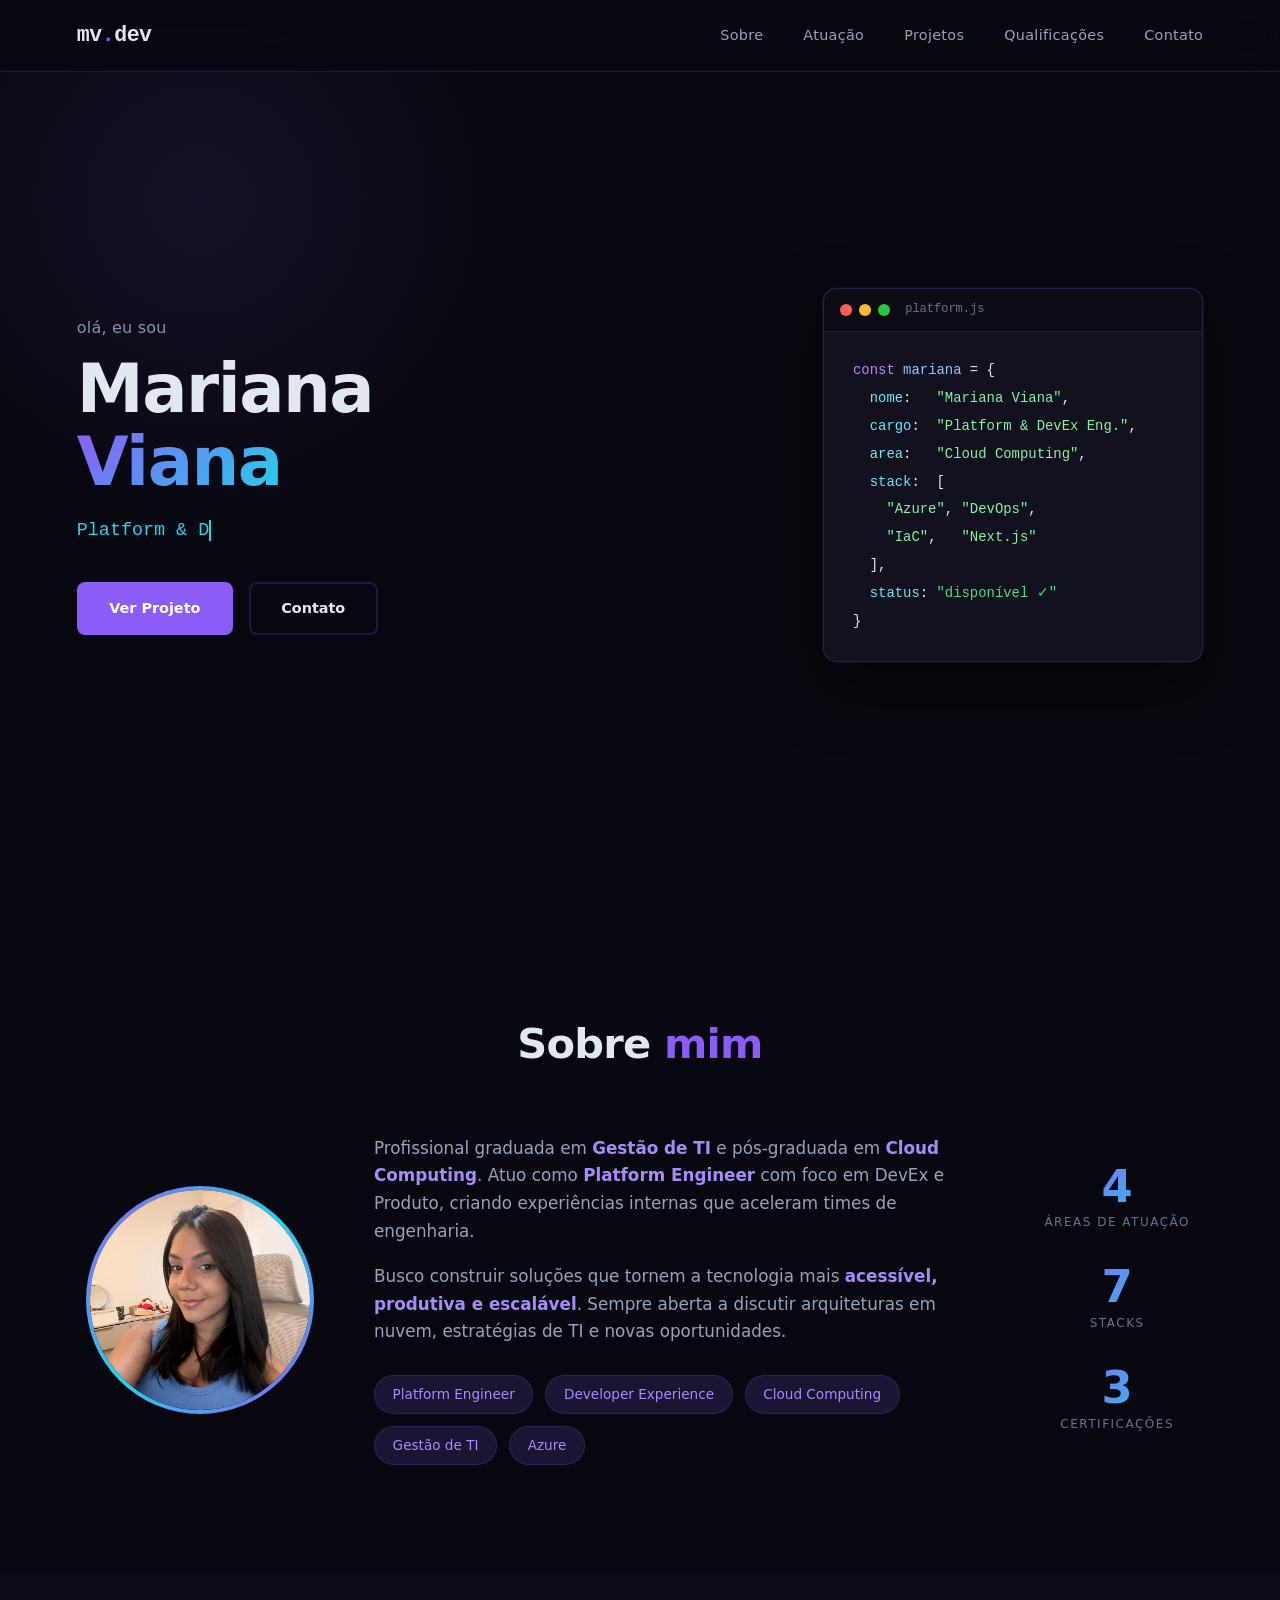
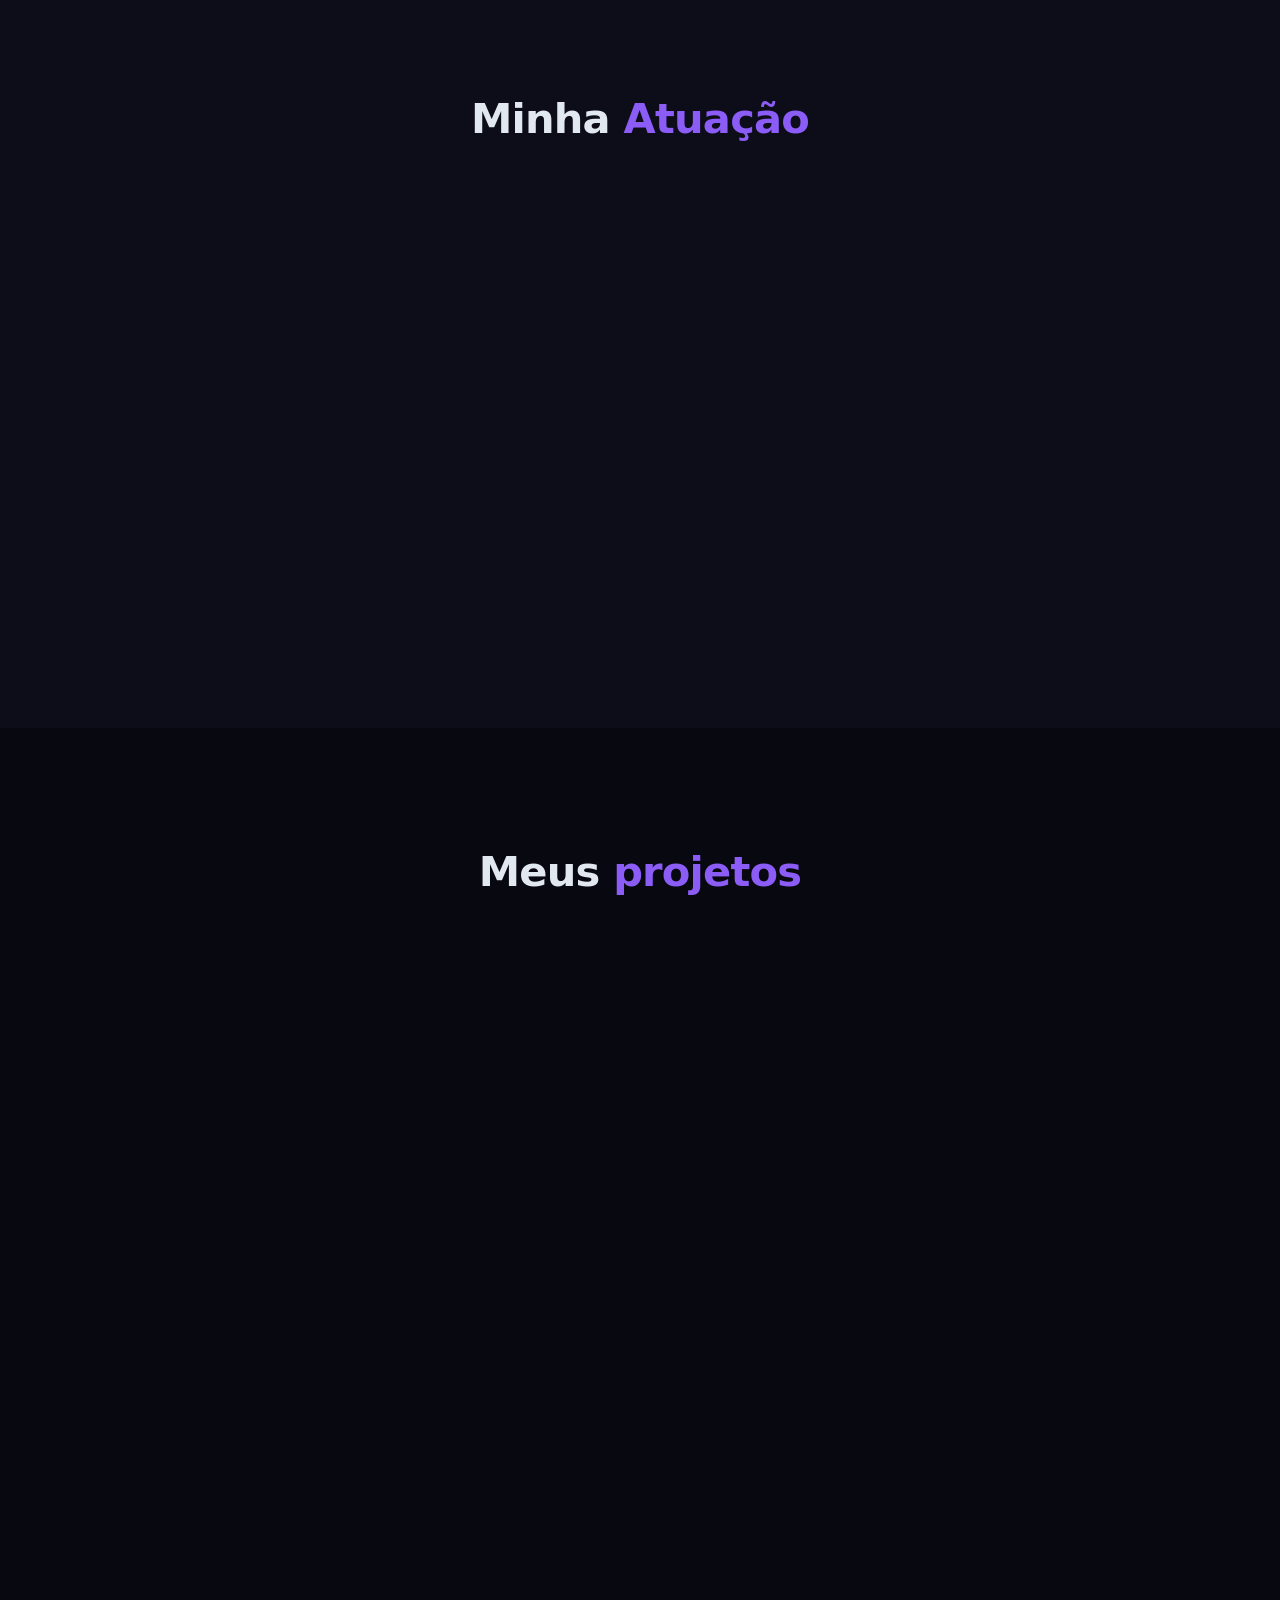
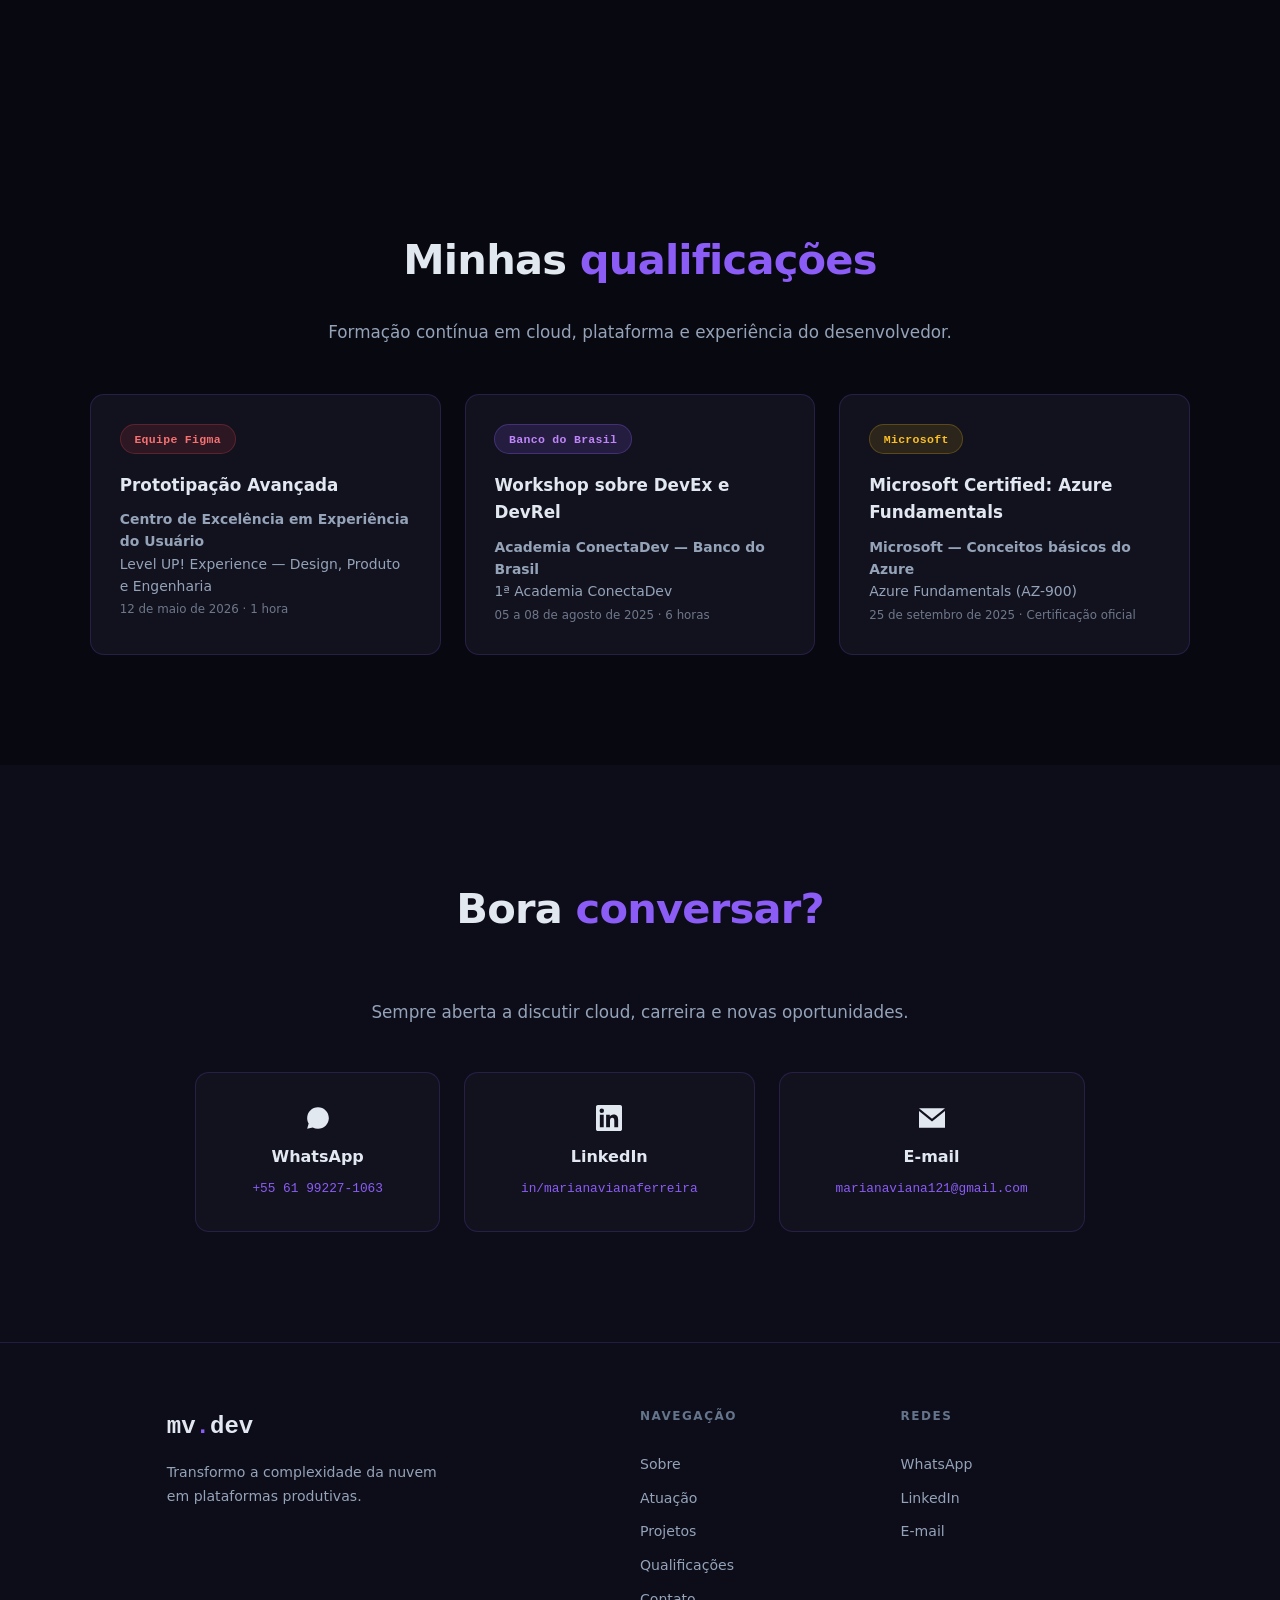
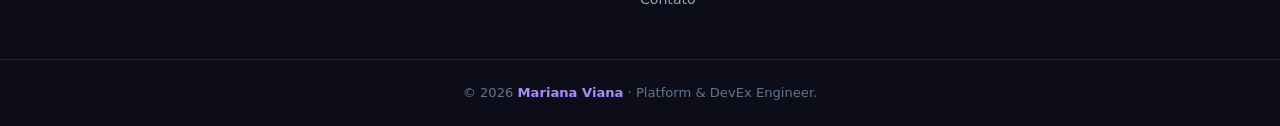
==== commit d2a96689: "feat: adiciona 5 projetos na secao Projetos Lorrane Nail Beauty, Krov Assessoria, Distrito Solar, Fl" ====
--- a/index.html
+++ b/index.html
@@ -43,7 +43,7 @@
     <ul class="nav-links" id="navLinks">
       <li><a href="#sobre">Sobre</a></li>
       <li><a href="#skills">Atuação</a></li>
-      <li><a href="#projetos">Projeto</a></li>
+      <li><a href="#projetos">Projetos</a></li>
       <li><a href="#servicos">Qualificações</a></li>
       <li><a href="#contato">Contato</a></li>
     </ul>
@@ -195,7 +195,7 @@
   <!-- ===== PROJETO ===== -->
   <section class="section" id="projetos">
     <div class="container">
-      <h2 class="section-title">O meu <span>projeto</span></h2>
+      <h2 class="section-title">Meus <span>projetos</span></h2>
       <div class="projects-grid">
 
         <div class="project-card fade-in project-agency" data-url="https://www.linkedin.com/in/marianavianaferreira/">
@@ -214,6 +214,61 @@
             <span>Tailwind CSS</span>
             <span>Vercel</span>
           </div>
+        </div>
+
+        <div class="project-card fade-in" data-url="https://lorrane-nail-beauty.vercel.app/">
+          <div class="project-header">
+            <span class="project-lang nail" style="background:rgba(184,146,90,.15);color:#b8925a;">Nail Design</span>
+            <div class="project-links">
+              <a href="https://lorrane-nail-beauty.vercel.app/" target="_blank" rel="noopener" title="Ver ao vivo">↗</a>
+            </div>
+          </div>
+          <h3>Lorrane Ribeiro Nail Beauty</h3>
+          <p>Site premium para nail designer — galeria de trabalhos, agendamento via WhatsApp, FAQ e um design editorial caprichado de ponta a ponta.</p>
+        </div>
+
+        <div class="project-card fade-in" data-url="https://assessoriakrov.vercel.app/">
+          <div class="project-header">
+            <span class="project-lang agency">Marketing Digital</span>
+            <div class="project-links">
+              <a href="https://assessoriakrov.vercel.app/" target="_blank" rel="noopener" title="Ver ao vivo">↗</a>
+            </div>
+          </div>
+          <h3>Krov Assessoria</h3>
+          <p>Site para agência de marketing digital, apresentando a metodologia K.R.O.V. e os serviços de conteúdo, social media e tráfego pago.</p>
+        </div>
+
+        <div class="project-card fade-in" data-url="https://distrito-solar.vercel.app/">
+          <div class="project-header">
+            <span class="project-lang solar">HTML / CSS</span>
+            <div class="project-links">
+              <a href="https://distrito-solar.vercel.app/" target="_blank" rel="noopener" title="Ver ao vivo">↗</a>
+            </div>
+          </div>
+          <h3>Distrito Solar</h3>
+          <p>Site institucional para empresa de energia solar, focado em captação de leads e conversão.</p>
+        </div>
+
+        <div class="project-card fade-in" data-url="https://projeto-floricultura-sigma.vercel.app">
+          <div class="project-header">
+            <span class="project-lang html">HTML</span>
+            <div class="project-links">
+              <a href="https://projeto-floricultura-sigma.vercel.app" target="_blank" rel="noopener" title="Ver ao vivo">↗</a>
+            </div>
+          </div>
+          <h3>Floricultura</h3>
+          <p>Site para floricultura com catálogo de produtos e contato direto pelo WhatsApp.</p>
+        </div>
+
+        <div class="project-card fade-in" data-url="https://extasefest.com.br">
+          <div class="project-header">
+            <span class="project-lang fest">HTML / CSS</span>
+            <div class="project-links">
+              <a href="https://extasefest.com.br" target="_blank" rel="noopener" title="Ver ao vivo">↗</a>
+            </div>
+          </div>
+          <h3>Extase Fest</h3>
+          <p>Site de festival com programação, ingressos e toda a identidade visual do evento.</p>
         </div>
 
       </div>
@@ -306,7 +361,7 @@
         <span class="footer-nav-title">Navegação</span>
         <a href="#sobre">Sobre</a>
         <a href="#skills">Atuação</a>
-        <a href="#projetos">Projeto</a>
+        <a href="#projetos">Projetos</a>
         <a href="#servicos">Qualificações</a>
         <a href="#contato">Contato</a>
       </div>
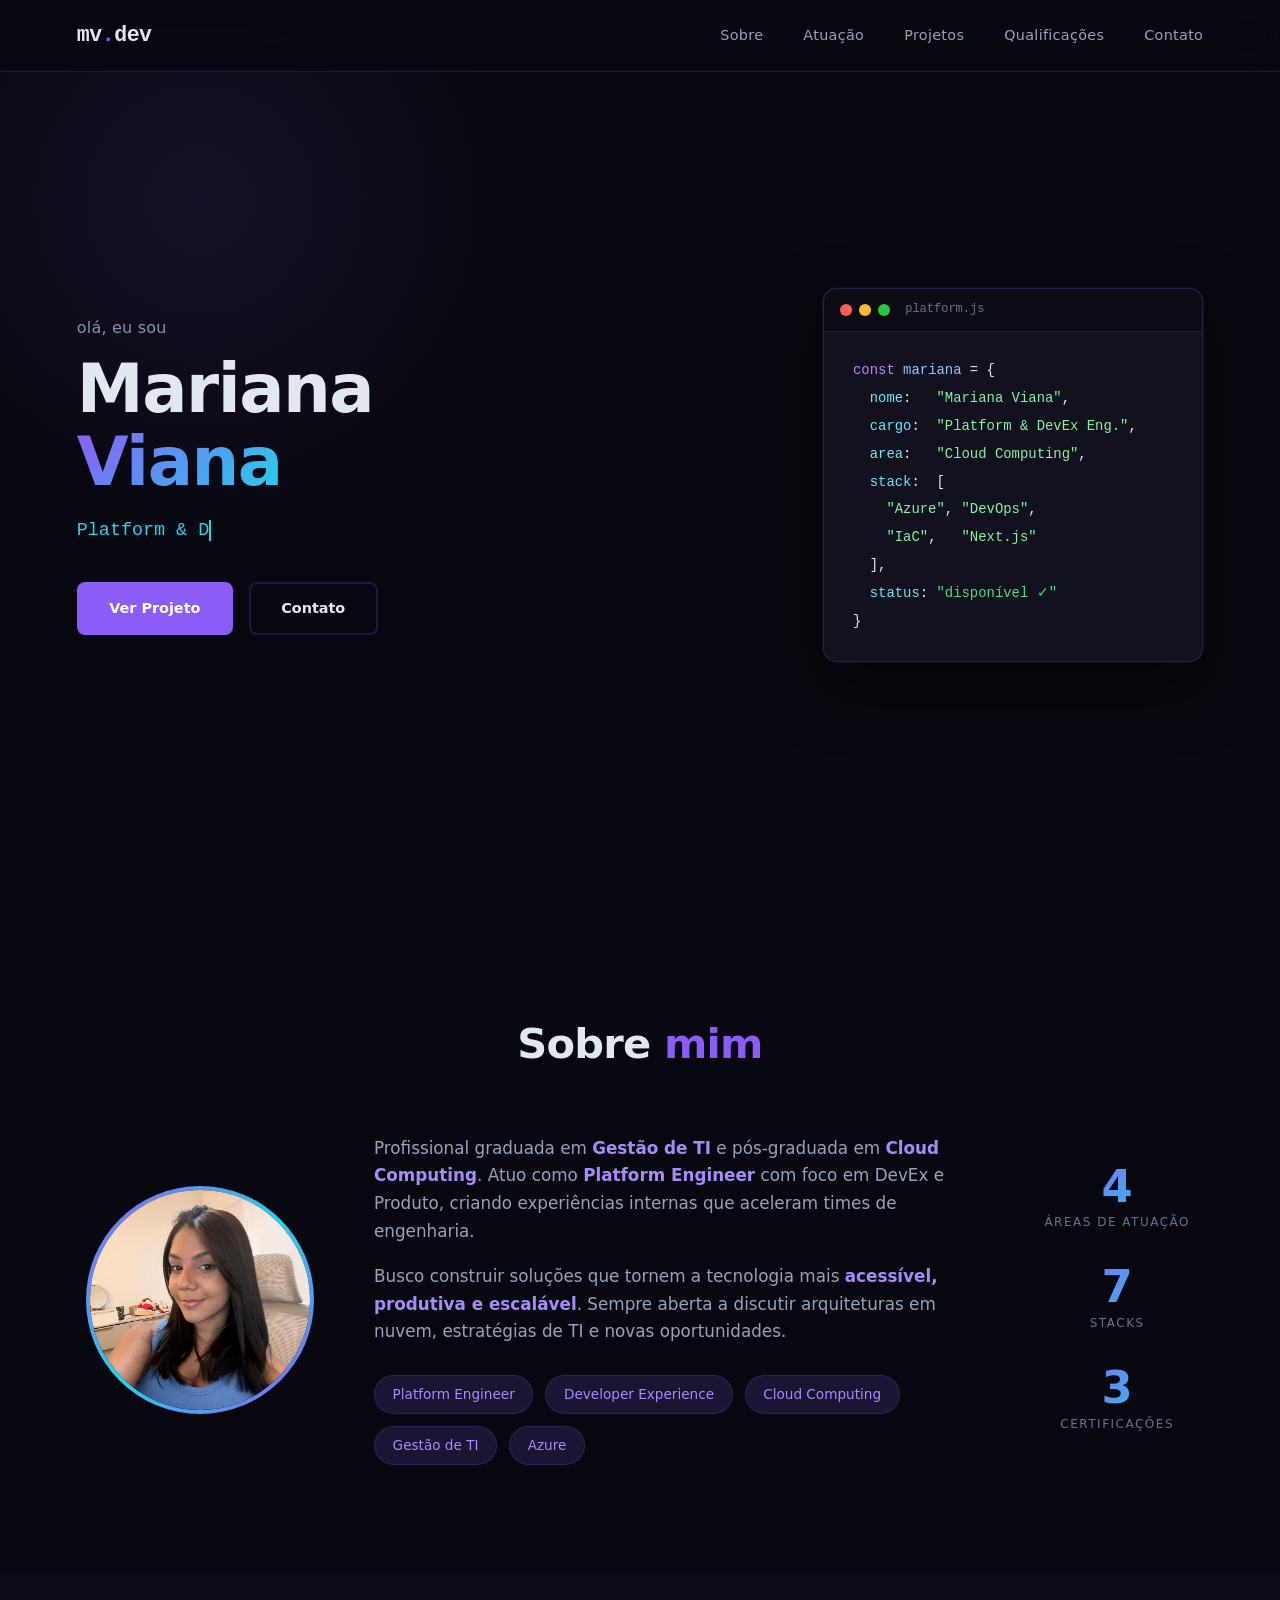
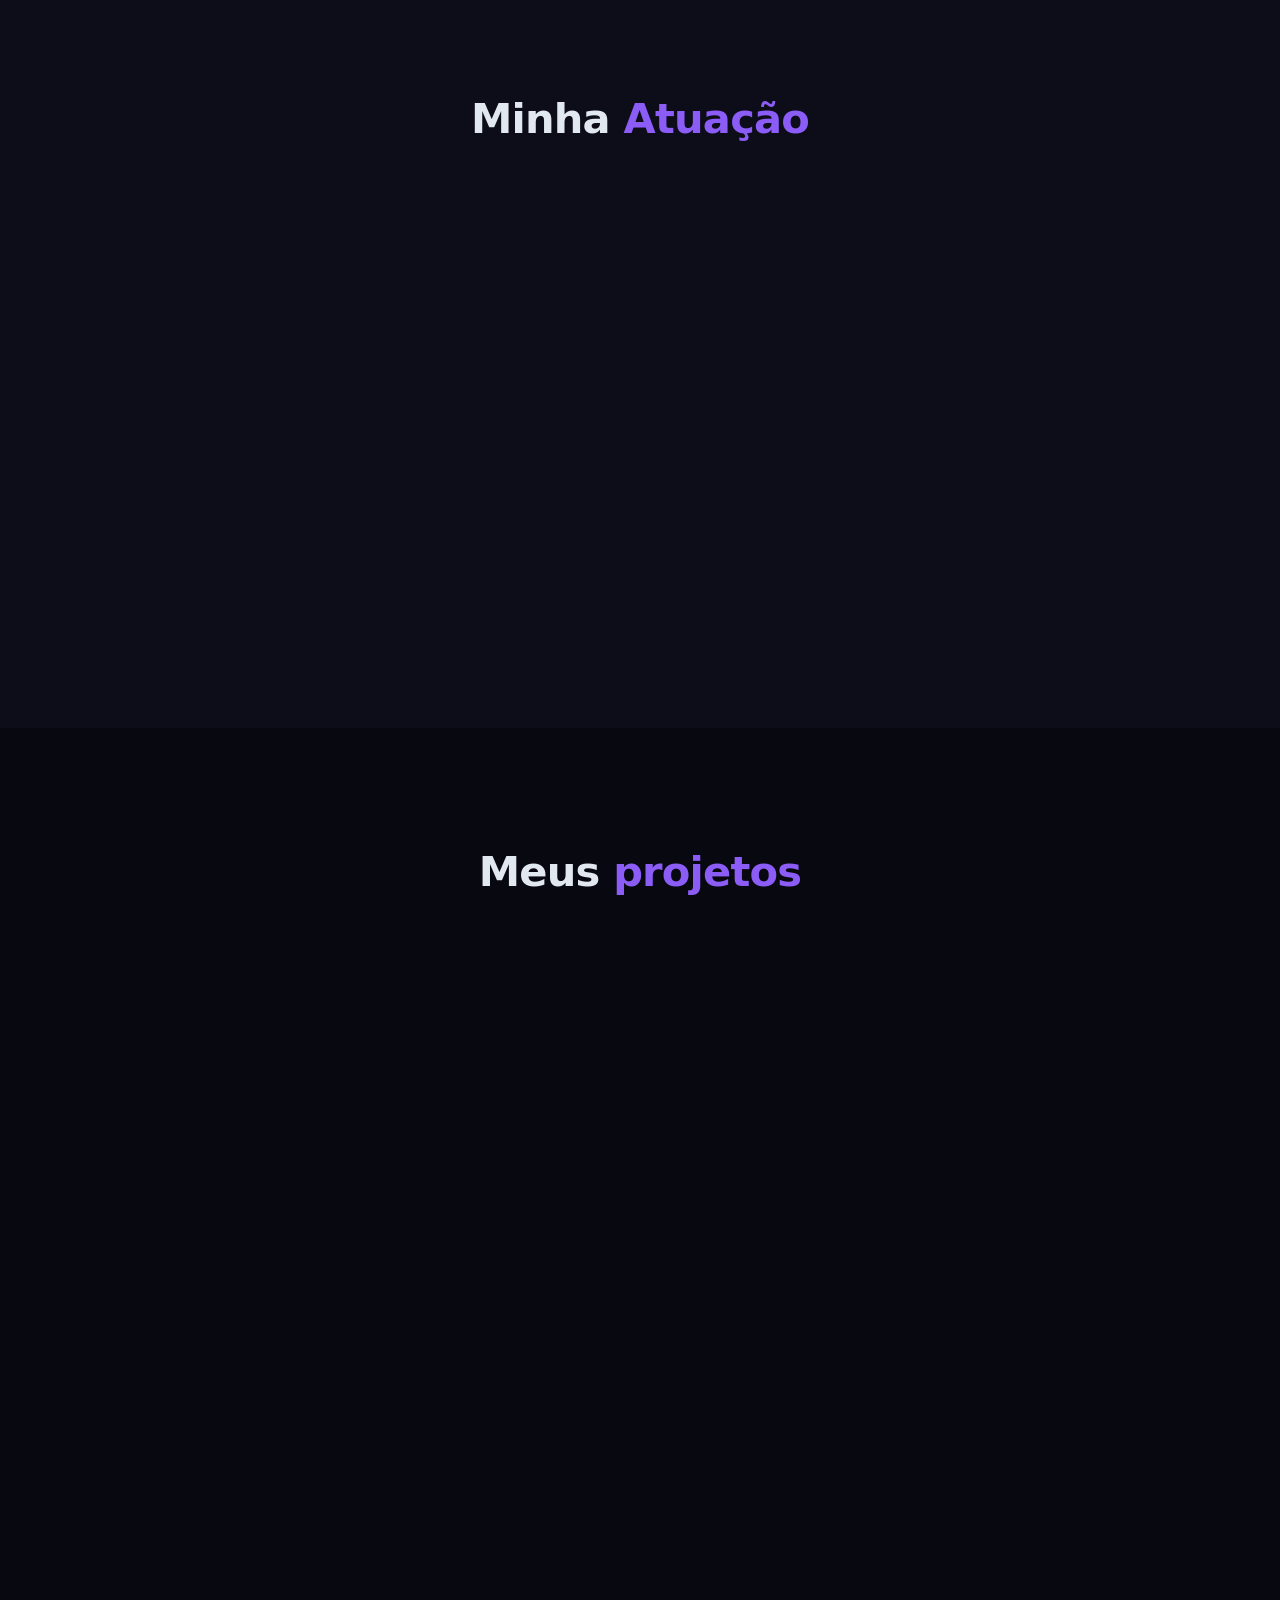
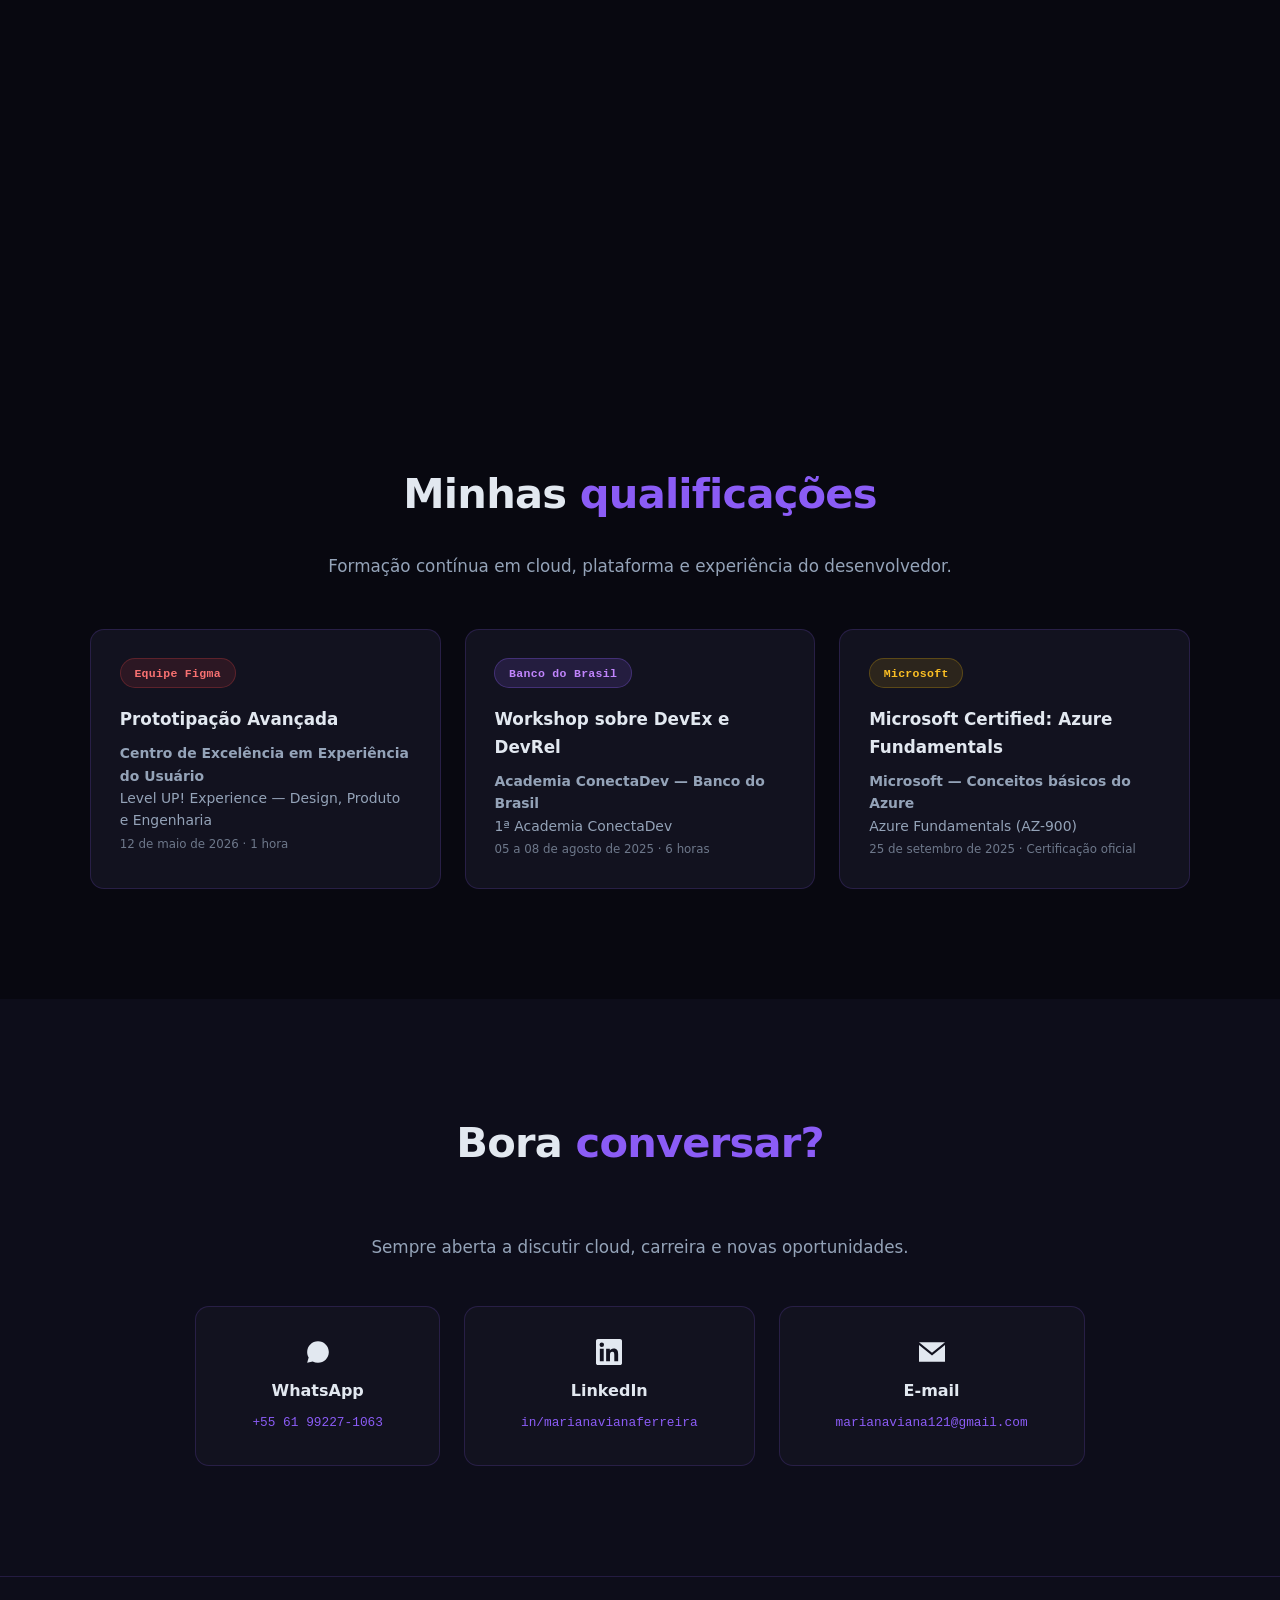
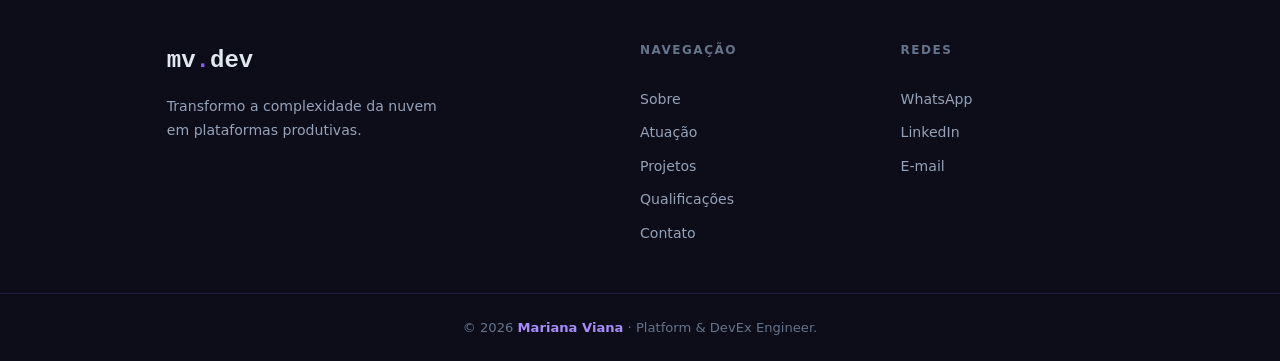
==== commit 319ffd9b: "feat: adiciona projeto Portfolio Rafael Rego Co-Authored-By: Claude Opus 4.8 <noreply@anthropic.com>" ====
--- a/index.html
+++ b/index.html
@@ -271,6 +271,17 @@
           <p>Site de festival com programação, ingressos e toda a identidade visual do evento.</p>
         </div>
 
+        <div class="project-card fade-in" data-url="https://portfolio-rafael-rego.vercel.app/">
+          <div class="project-header">
+            <span class="project-lang html">Portfólio</span>
+            <div class="project-links">
+              <a href="https://portfolio-rafael-rego.vercel.app/" target="_blank" rel="noopener" title="Ver ao vivo">↗</a>
+            </div>
+          </div>
+          <h3>Portfólio Rafael Rego</h3>
+          <p>Portfólio para o Rafael Rego, produtor de eventos de Brasília que trabalha com os maiores festivais da região.</p>
+        </div>
+
       </div>
     </div>
   </section>
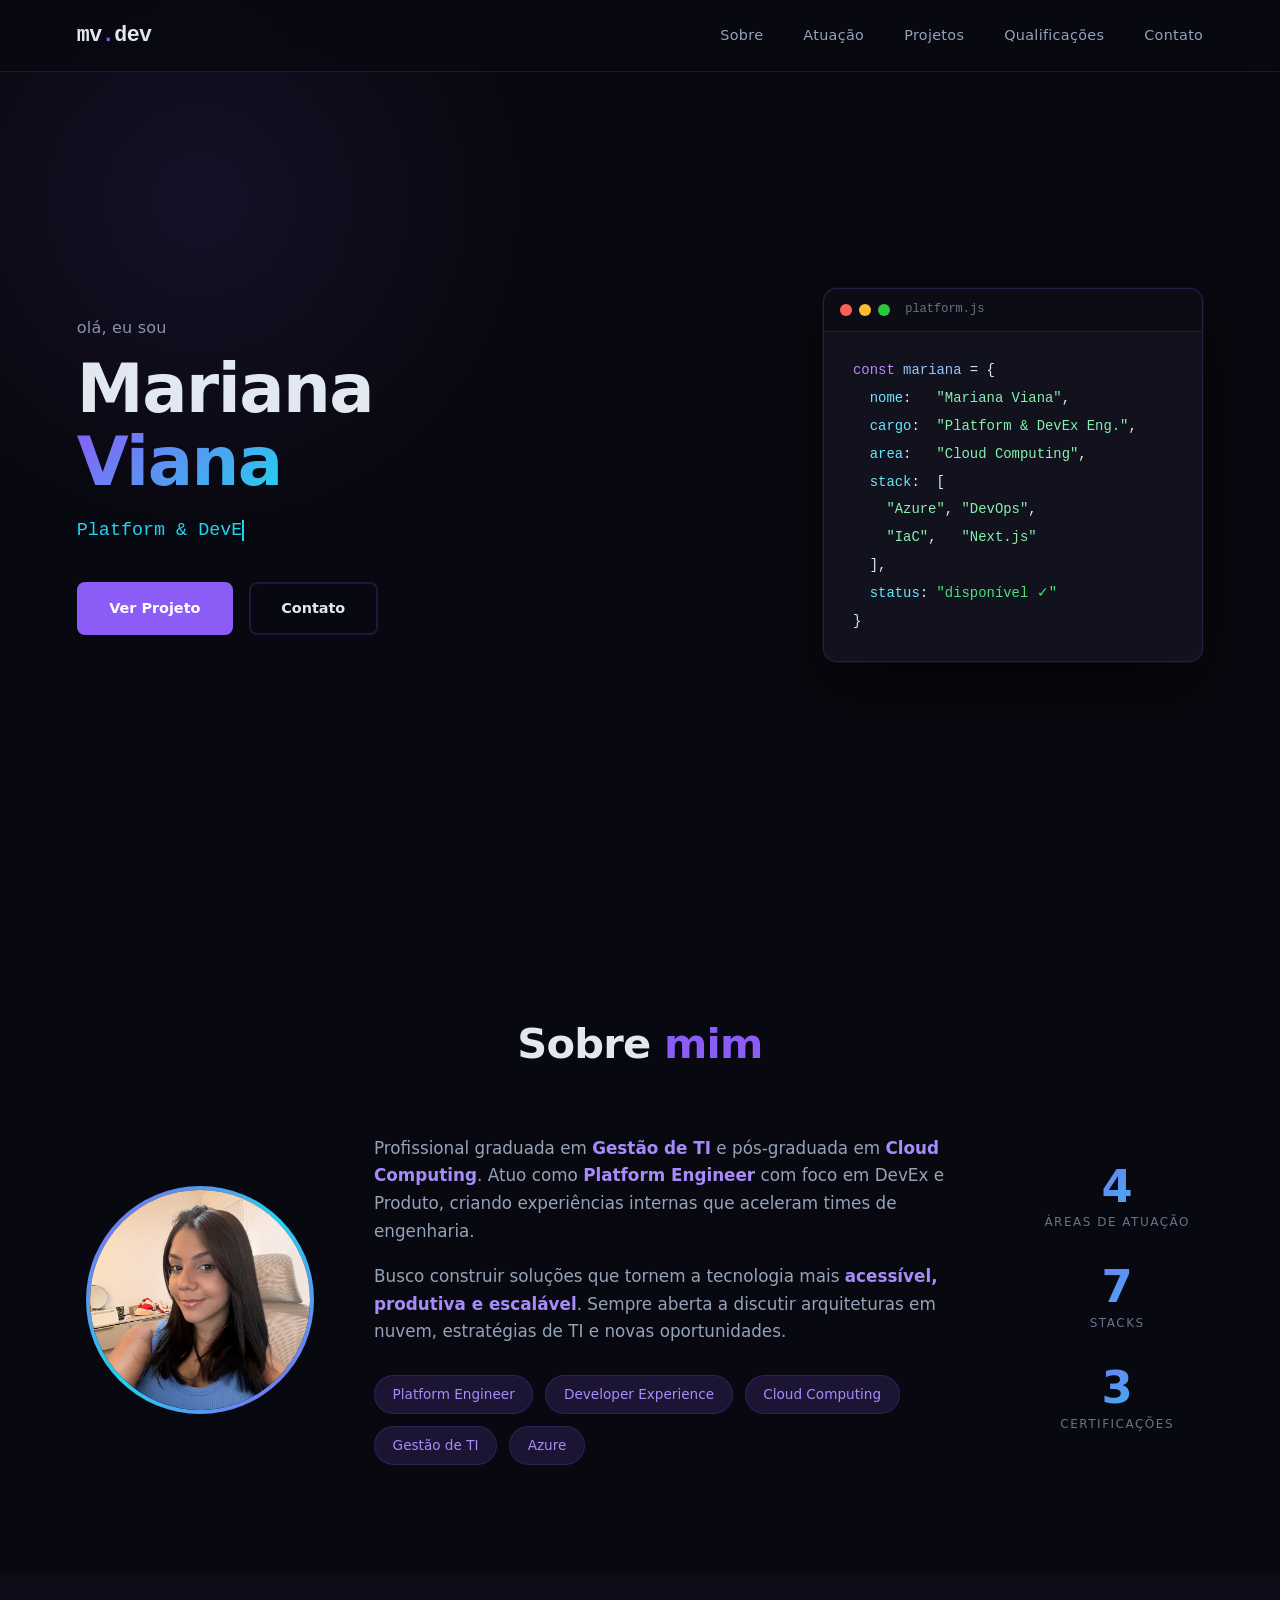
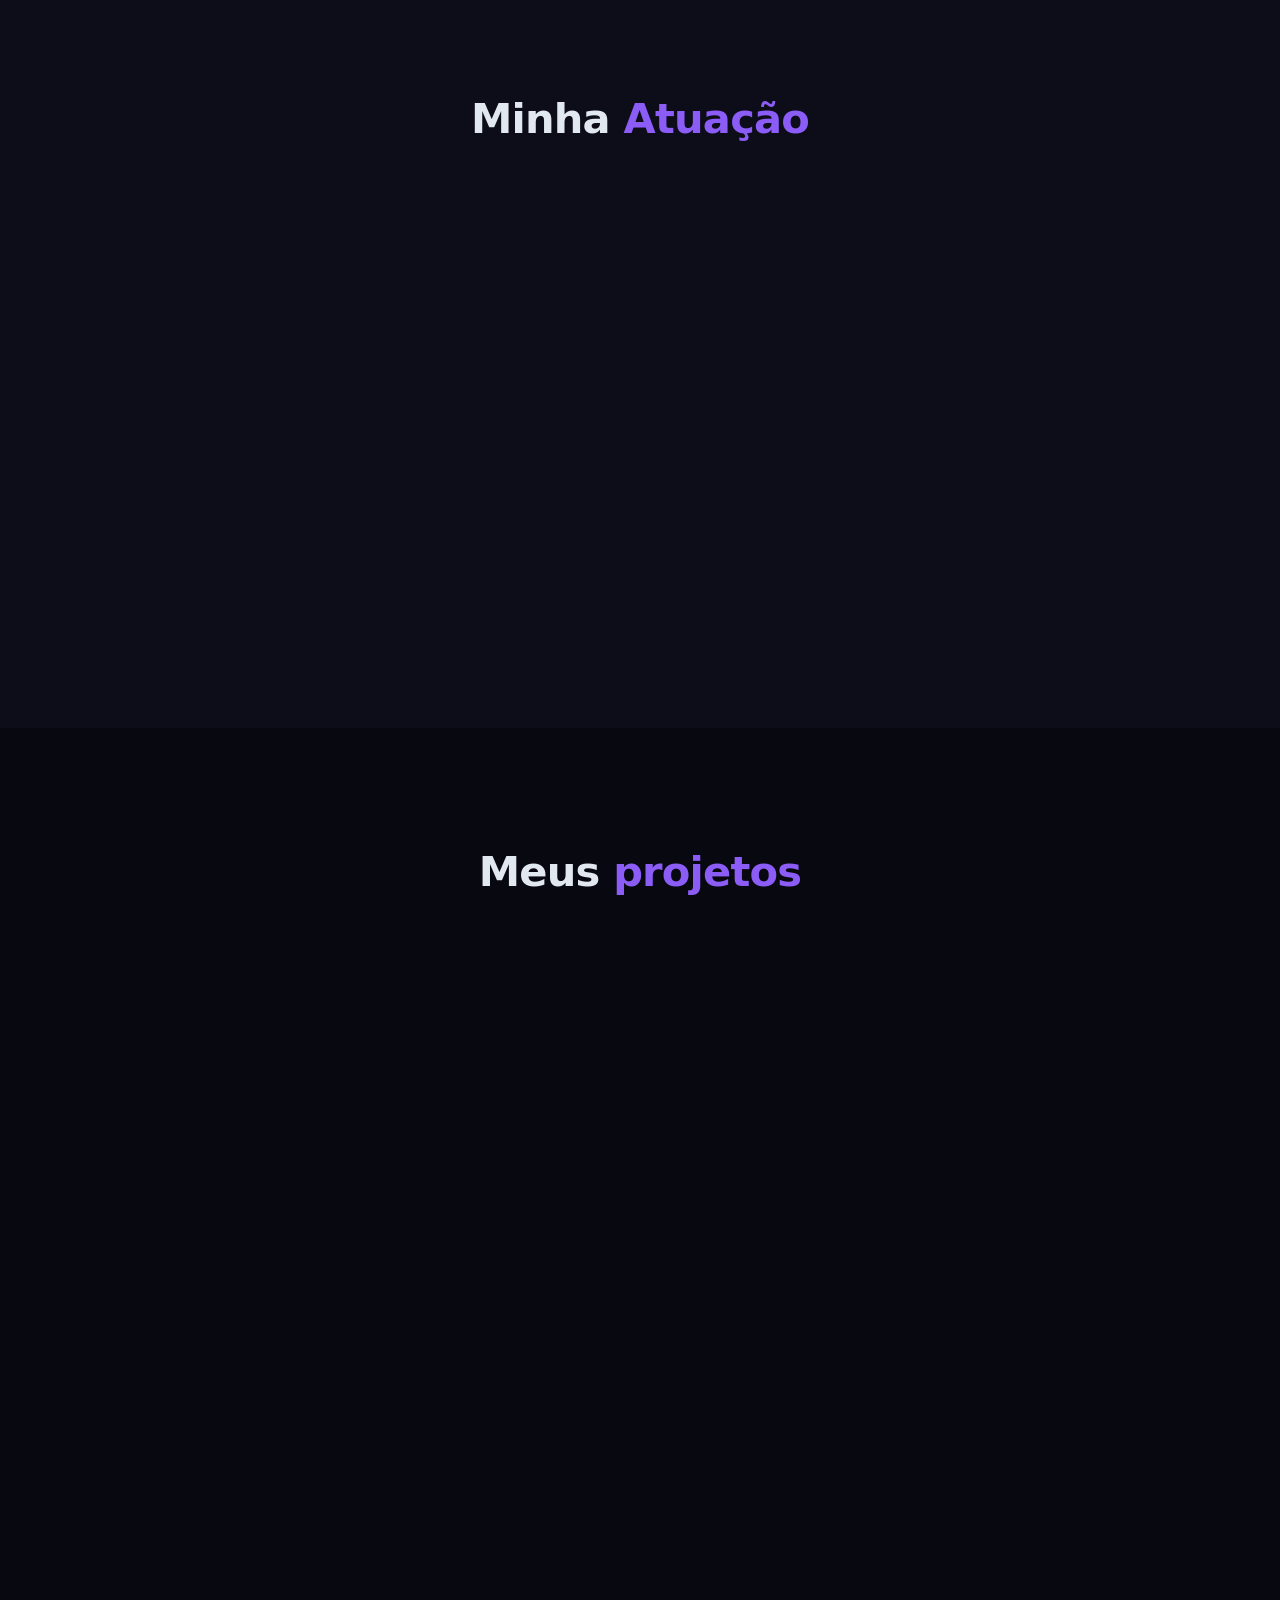
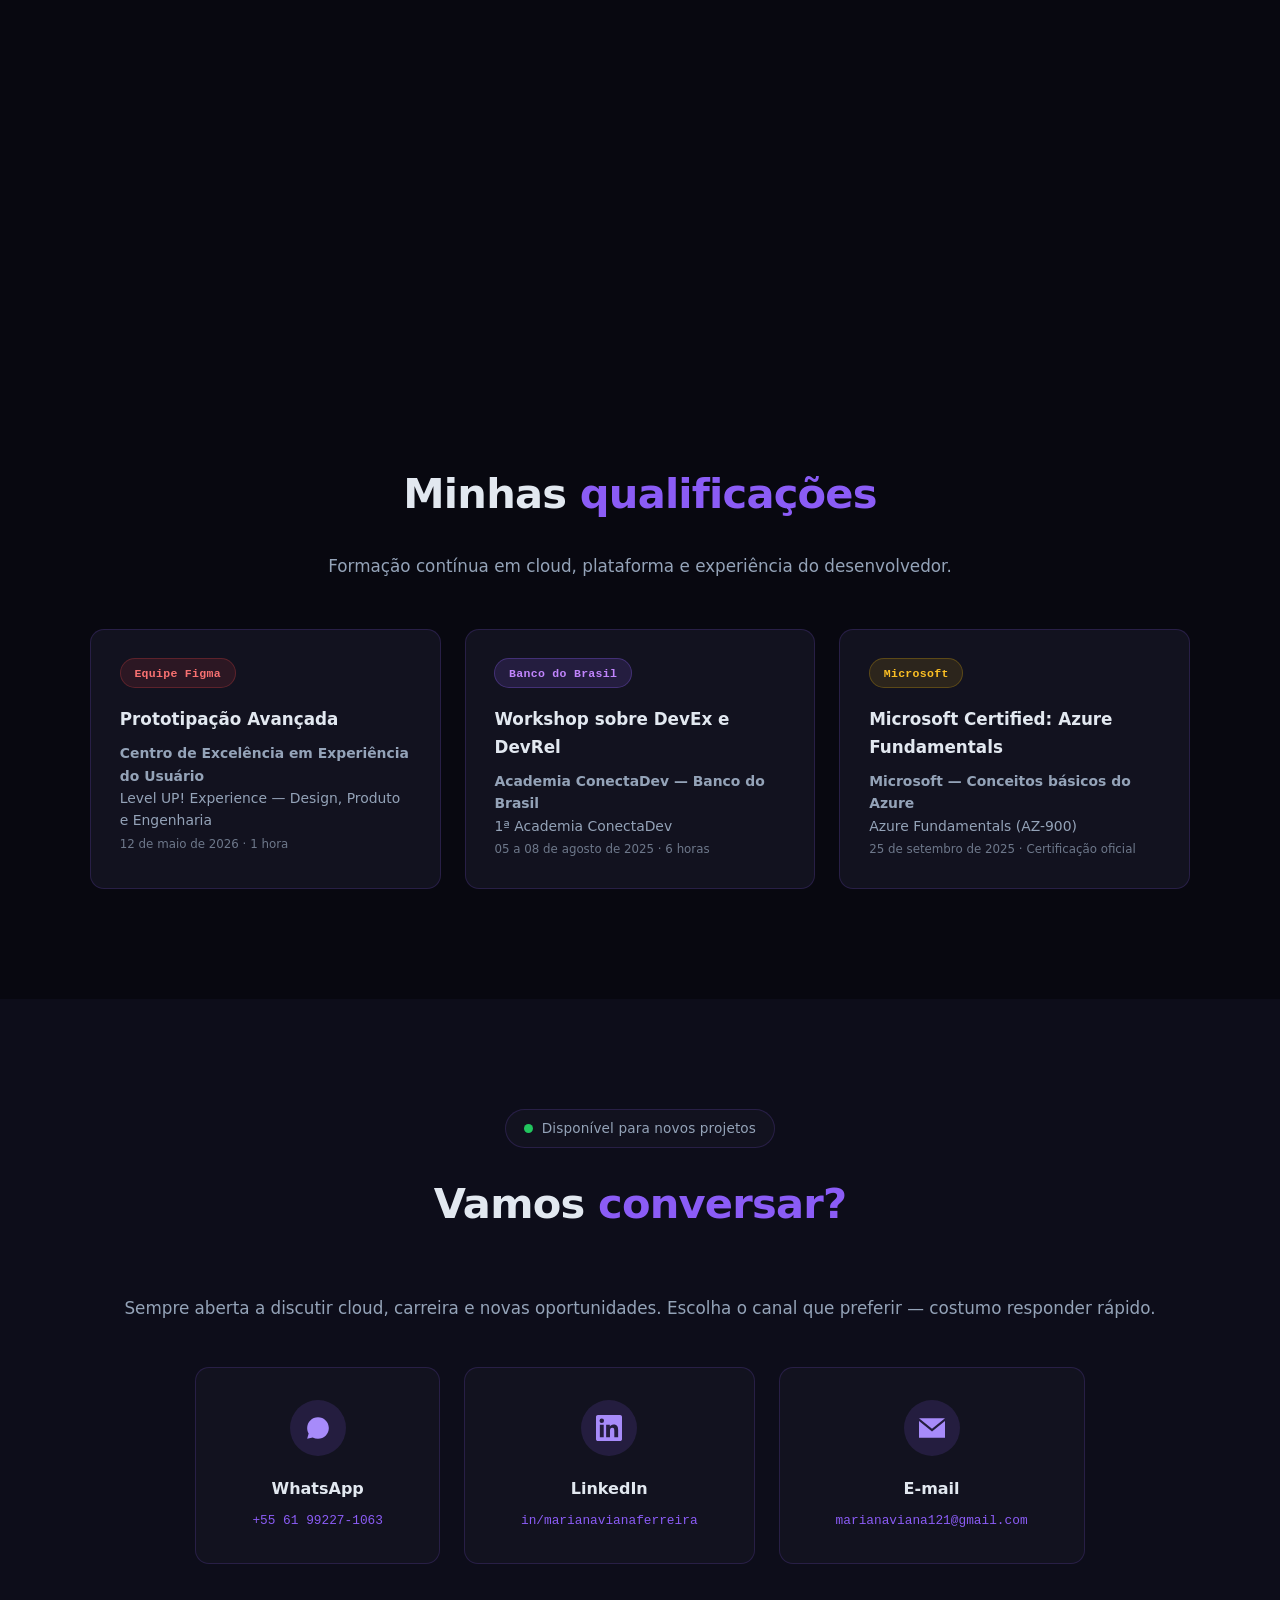
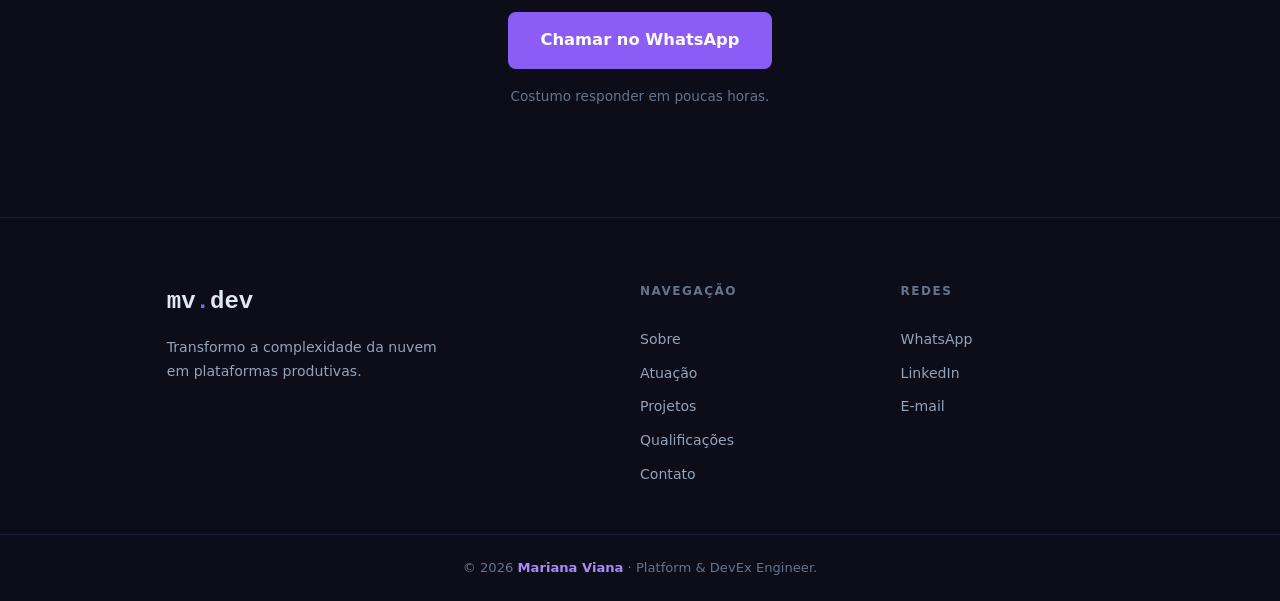
==== commit 812c249f: "feat: melhora a secao de contato - Badge "Disponivel para novos projetos" com ponto pulsante - Icone" ====
--- a/index.html
+++ b/index.html
@@ -331,8 +331,9 @@
   <!-- ===== CONTATO ===== -->
   <section class="section section-alt" id="contato">
     <div class="container contato-container">
-      <h2 class="section-title">Bora <span>conversar?</span></h2>
-      <p class="contato-sub">Sempre aberta a discutir cloud, carreira e novas oportunidades.</p>
+      <span class="contato-badge fade-in"><span class="dot-live"></span> Disponível para novos projetos</span>
+      <h2 class="section-title">Vamos <span>conversar?</span></h2>
+      <p class="contato-sub">Sempre aberta a discutir cloud, carreira e novas oportunidades. Escolha o canal que preferir — costumo responder rápido.</p>
       <div class="contato-links">
         <a href="https://wa.me/5561992271063" target="_blank" rel="noopener" class="contato-card fade-in">
           <span class="contato-icon">
@@ -355,6 +356,13 @@
           <span class="contato-name">E-mail</span>
           <span class="contato-user">marianaviana121@gmail.com</span>
         </a>
+      </div>
+
+      <div class="contato-cta fade-in">
+        <a href="https://wa.me/5561992271063?text=Ol%C3%A1%20Mariana!%20Vi%20seu%20portf%C3%B3lio%20e%20gostaria%20de%20conversar." target="_blank" rel="noopener" class="btn btn-primary">
+          Chamar no WhatsApp
+        </a>
+        <p class="contato-note">Costumo responder em poucas horas.</p>
       </div>
     </div>
   </section>
--- a/style.css
+++ b/style.css
@@ -820,6 +820,59 @@
   font-size: 0.8rem;
   color: var(--purple);
   font-weight: 400;
+}
+
+/* Badge de disponibilidade */
+.contato-badge {
+  display: inline-flex;
+  align-items: center;
+  gap: 0.55rem;
+  padding: 0.45rem 1.1rem;
+  margin-bottom: 1.4rem;
+  border: 1px solid var(--border);
+  border-radius: 999px;
+  background: var(--bg3);
+  font-size: 0.85rem;
+  color: var(--text-muted);
+  letter-spacing: 0.01em;
+}
+.contato-badge .dot-live {
+  width: 9px;
+  height: 9px;
+  border-radius: 50%;
+  background: #22c55e;
+  box-shadow: 0 0 0 0 rgba(34, 197, 94, 0.55);
+  animation: pulseLive 2s infinite;
+}
+@keyframes pulseLive {
+  0%   { box-shadow: 0 0 0 0 rgba(34, 197, 94, 0.55); }
+  70%  { box-shadow: 0 0 0 9px rgba(34, 197, 94, 0); }
+  100% { box-shadow: 0 0 0 0 rgba(34, 197, 94, 0); }
+}
+
+/* Ícones em círculo com reação ao hover */
+.contato-card .contato-icon {
+  width: 56px;
+  height: 56px;
+  border-radius: 50%;
+  background: var(--purple-dim);
+  color: var(--purple-light);
+  margin-bottom: 0.7rem;
+  transition: all var(--transition);
+}
+.contato-card:hover .contato-icon {
+  background: var(--purple);
+  color: #fff;
+  transform: scale(1.08);
+}
+
+/* CTA principal */
+.contato-cta { margin-top: 3rem; }
+.contato-cta .btn { font-size: 1.02rem; }
+.contato-note {
+  margin-top: 1rem;
+  color: var(--text-dim);
+  font-size: 0.85rem;
 }
 
 /* ============================================================
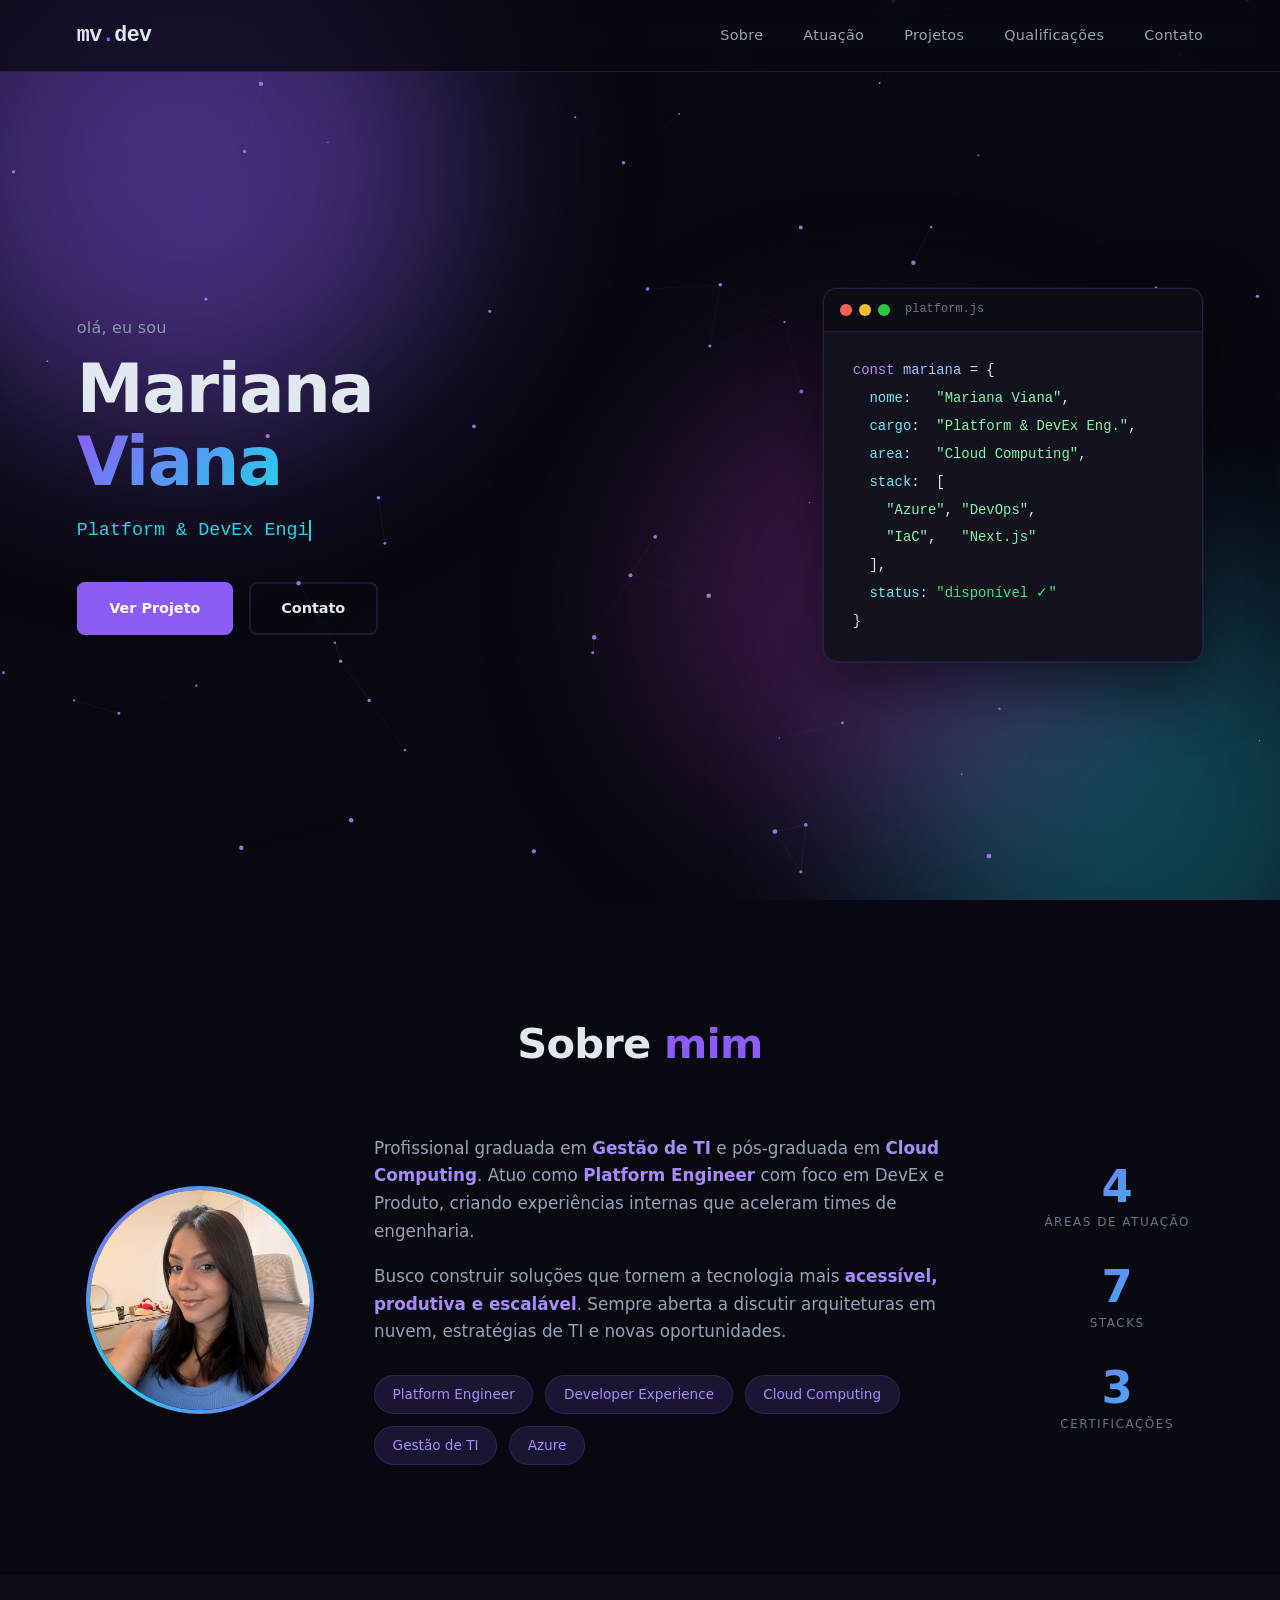
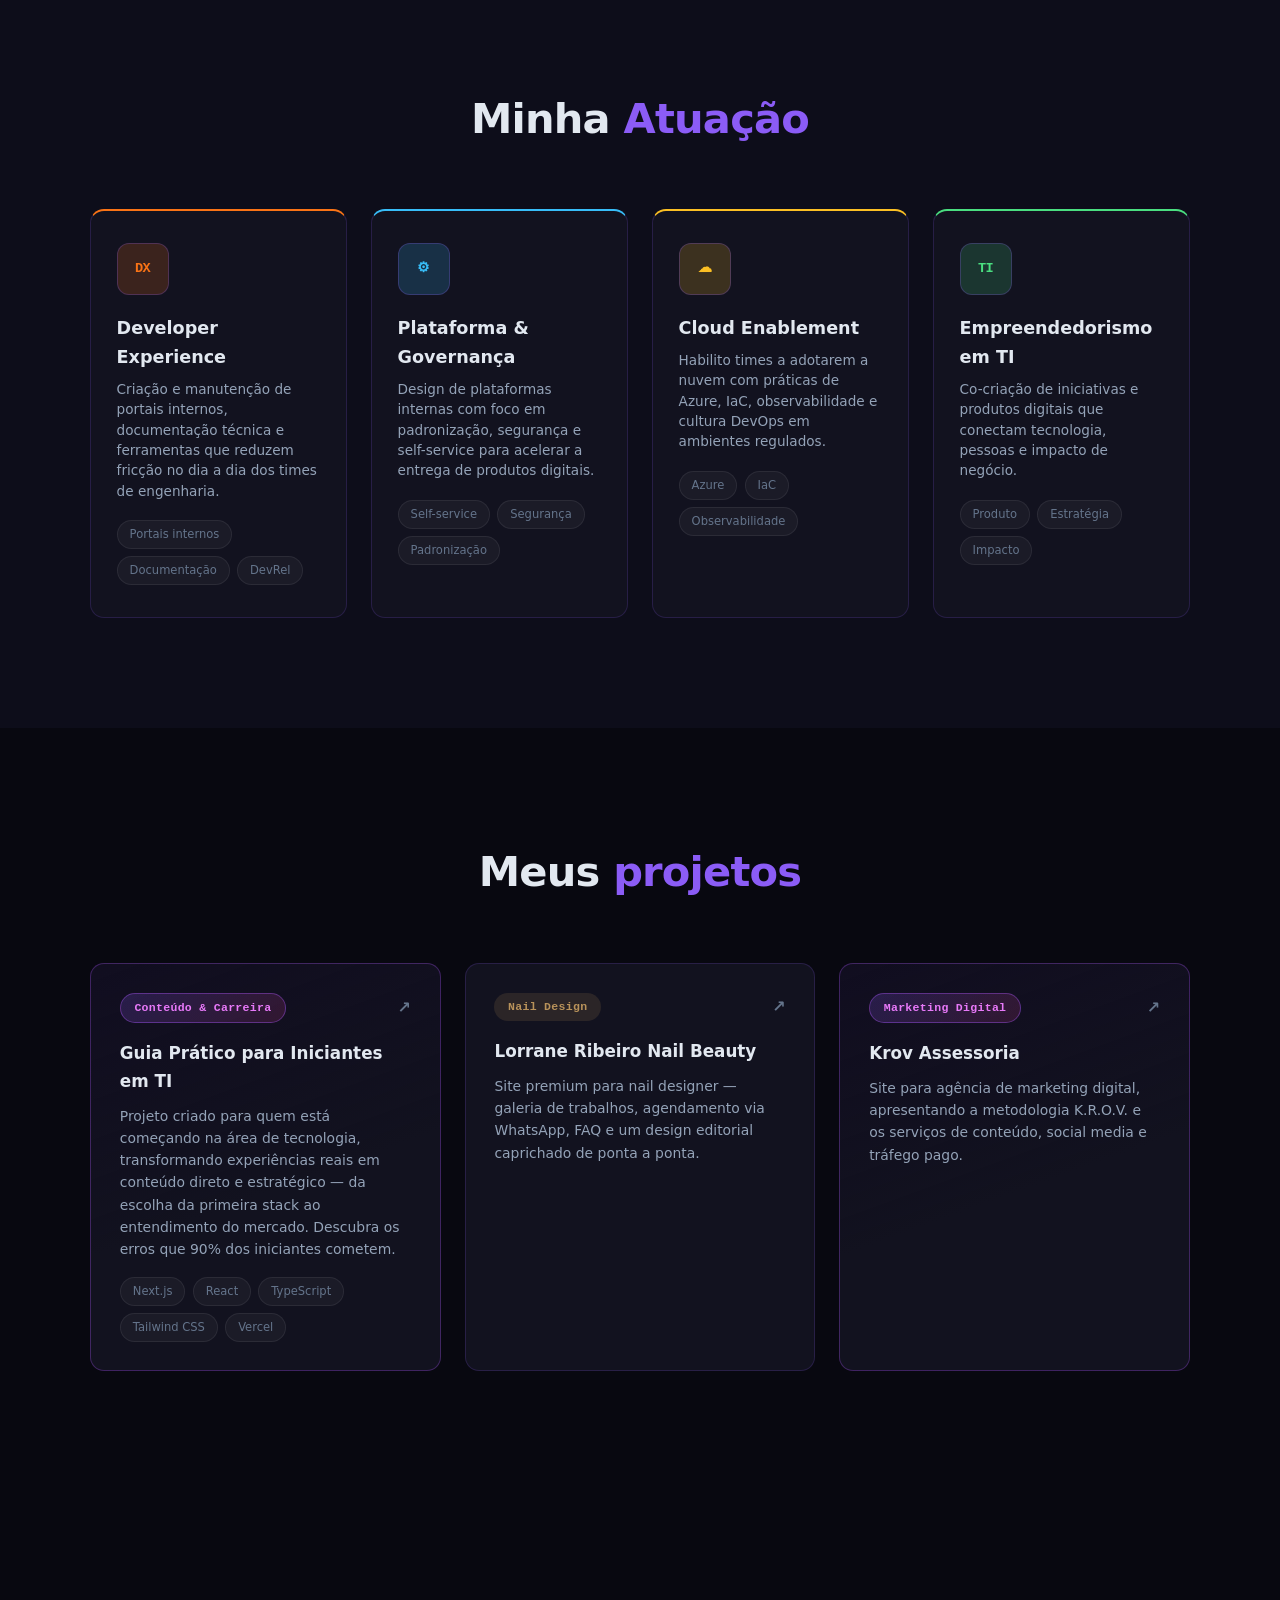
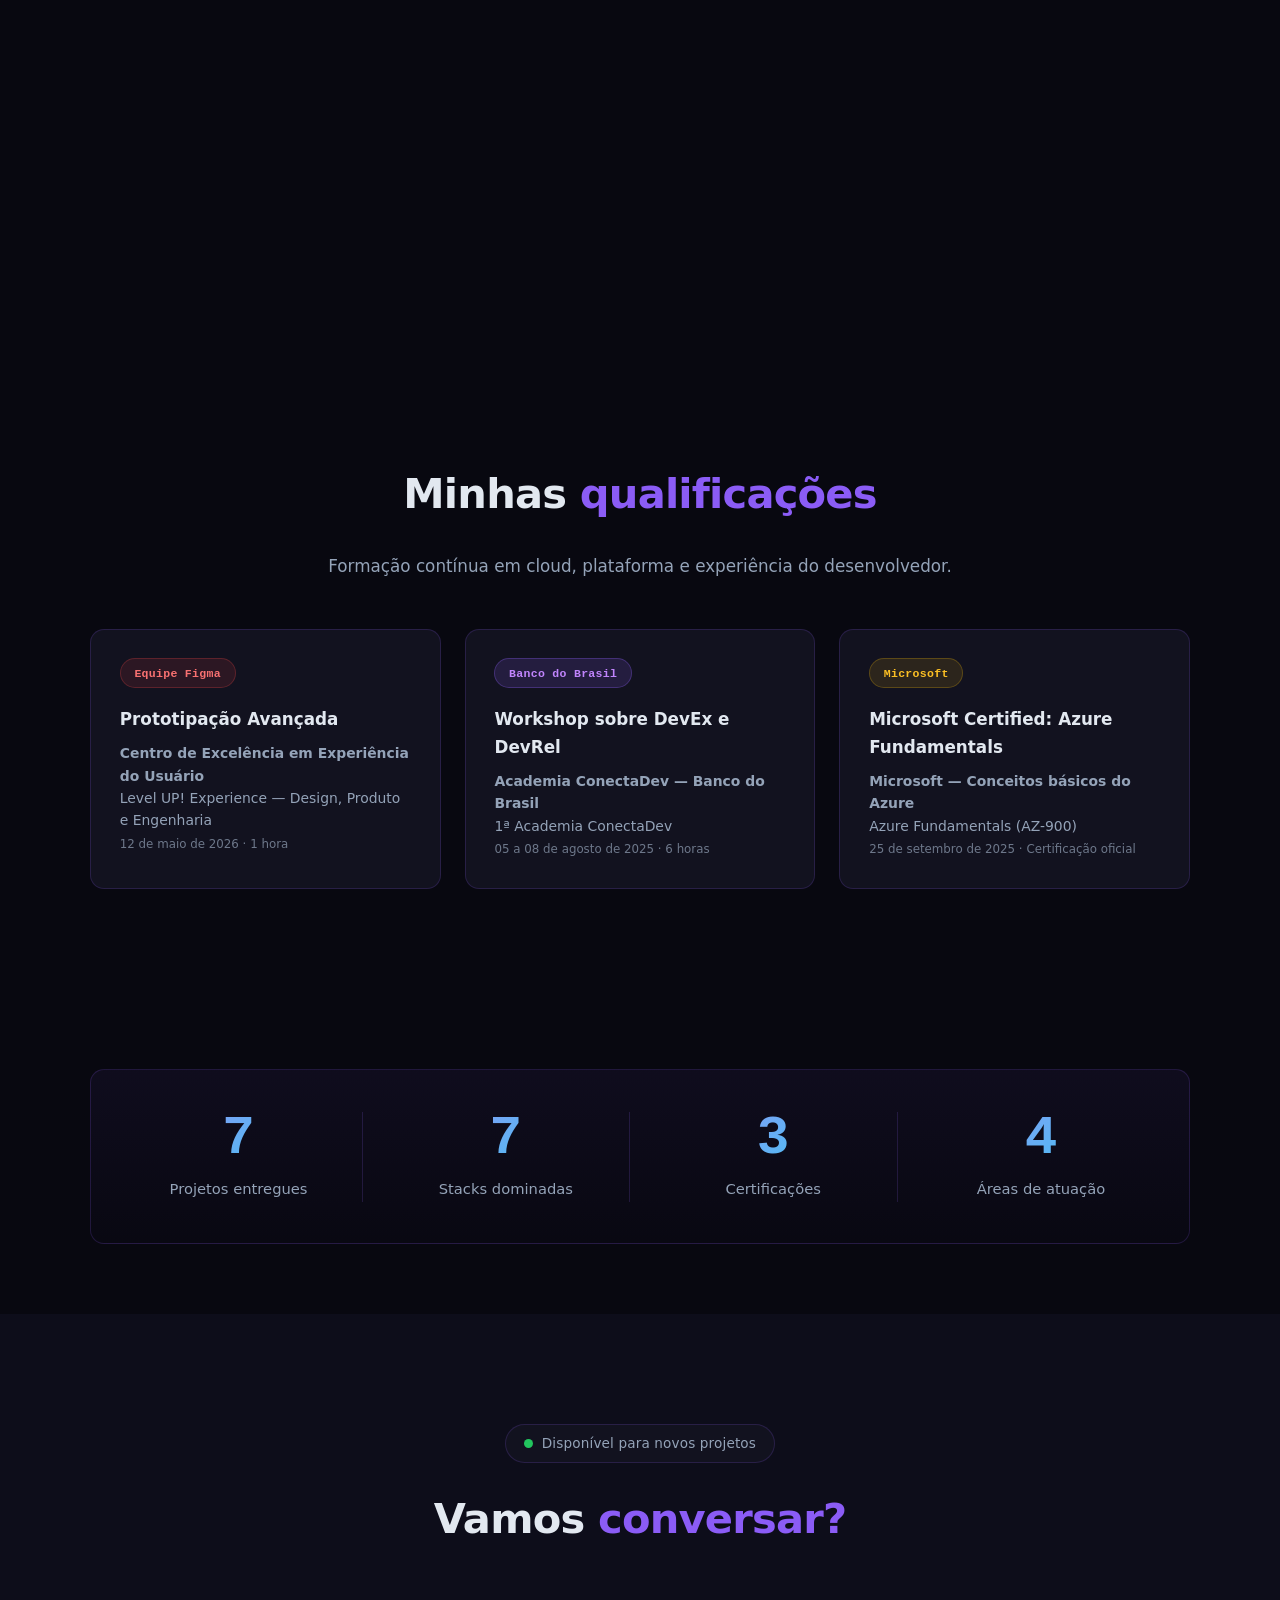
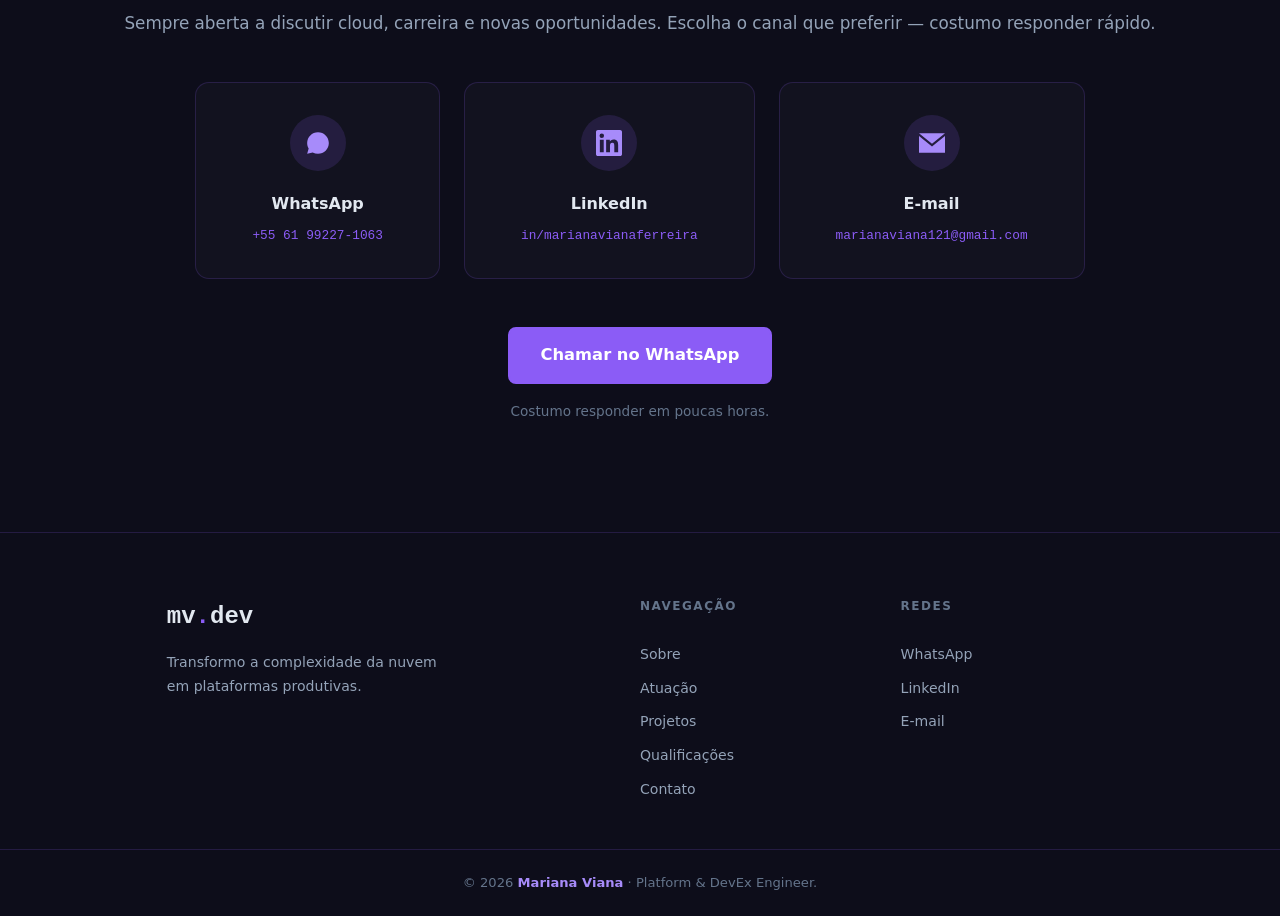
==== commit 42543682: "feat: efeitos de impacto (particulas, aurora, spotlight, tilt, numeros) - Particulas/constelacao int" ====
--- a/index.html
+++ b/index.html
@@ -37,6 +37,14 @@
 </head>
 <body>
 
+  <!-- ===== EFEITOS DE FUNDO ===== -->
+  <div class="aurora" aria-hidden="true">
+    <span class="aurora-blob a1"></span>
+    <span class="aurora-blob a2"></span>
+    <span class="aurora-blob a3"></span>
+  </div>
+  <div class="cursor-glow" id="cursorGlow" aria-hidden="true"></div>
+
   <!-- ===== NAV ===== -->
   <nav class="nav" id="nav">
     <div class="nav-logo">mv<span>.</span>dev</div>
@@ -52,6 +60,7 @@
 
   <!-- ===== HERO ===== -->
   <section class="hero" id="home">
+    <canvas class="hero-canvas" id="heroCanvas" aria-hidden="true"></canvas>
     <div class="hero-content">
       <p class="hero-tag">olá, eu sou</p>
       <h1 class="hero-title">Mariana<br /><span>Viana</span></h1>
@@ -324,6 +333,30 @@
           <span style="opacity:.7;font-size:.85em;">25 de setembro de 2025 · Certificação oficial</span></p>
         </div>
 
+      </div>
+    </div>
+  </section>
+
+  <!-- ===== IMPACTO / NÚMEROS ===== -->
+  <section class="section impacto" id="impacto">
+    <div class="container">
+      <div class="impacto-grid">
+        <div class="metric fade-in">
+          <span class="metric-num" data-target="7" data-suffix="+">0</span>
+          <span class="metric-label">Projetos entregues</span>
+        </div>
+        <div class="metric fade-in">
+          <span class="metric-num" data-target="7">0</span>
+          <span class="metric-label">Stacks dominadas</span>
+        </div>
+        <div class="metric fade-in">
+          <span class="metric-num" data-target="3">0</span>
+          <span class="metric-label">Certificações</span>
+        </div>
+        <div class="metric fade-in">
+          <span class="metric-num" data-target="4">0</span>
+          <span class="metric-label">Áreas de atuação</span>
+        </div>
       </div>
     </div>
   </section>
@@ -399,6 +432,7 @@
   </footer>
 
   <script src="script.js"></script>
+  <script src="effects.js"></script>
 
   <!-- JS PROTEÇÃO -->
   <div id="_protectToast">© Conteúdo protegido — todos os direitos reservados</div>
--- a/style.css
+++ b/style.css
@@ -1128,3 +1128,156 @@
   .contato-card { padding: 1.5rem 2rem; }
   .projects-grid { grid-template-columns: 1fr; }
 }
+
+/* ============================================================
+   EFEITOS DE IMPACTO
+   ============================================================ */
+
+/* ----- Aurora de fundo ----- */
+.aurora {
+  position: fixed;
+  inset: 0;
+  z-index: -1;
+  overflow: hidden;
+  pointer-events: none;
+}
+.aurora-blob {
+  position: absolute;
+  border-radius: 50%;
+  filter: blur(100px);
+  opacity: 0.42;
+  will-change: transform;
+}
+.aurora-blob.a1 {
+  width: 50vw; height: 50vw; max-width: 560px; max-height: 560px;
+  background: #8b5cf6;
+  top: -120px; left: -100px;
+  animation: drift1 20s ease-in-out infinite;
+}
+.aurora-blob.a2 {
+  width: 45vw; height: 45vw; max-width: 480px; max-height: 480px;
+  background: #22d3ee;
+  bottom: -140px; right: -90px;
+  opacity: 0.30;
+  animation: drift2 26s ease-in-out infinite;
+}
+.aurora-blob.a3 {
+  width: 42vw; height: 42vw; max-width: 440px; max-height: 440px;
+  background: #d946ef;
+  top: 42%; left: 52%;
+  opacity: 0.26;
+  animation: drift3 23s ease-in-out infinite;
+}
+@keyframes drift1 {
+  0%, 100% { transform: translate(0, 0) scale(1); }
+  50%      { transform: translate(80px, 60px) scale(1.15); }
+}
+@keyframes drift2 {
+  0%, 100% { transform: translate(0, 0) scale(1); }
+  50%      { transform: translate(-70px, -50px) scale(1.1); }
+}
+@keyframes drift3 {
+  0%, 100% { transform: translate(0, 0) scale(1); }
+  50%      { transform: translate(-60px, 50px) scale(1.2); }
+}
+
+/* ----- Brilho que segue o cursor ----- */
+.cursor-glow {
+  position: fixed;
+  top: 0; left: 0;
+  width: 460px; height: 460px;
+  margin: -230px 0 0 -230px;
+  border-radius: 50%;
+  background: radial-gradient(circle, rgba(139, 92, 246, 0.18) 0%, transparent 60%);
+  z-index: -1;
+  pointer-events: none;
+  transform: translate3d(-9999px, -9999px, 0);
+  transition: opacity 0.4s ease;
+  opacity: 0;
+}
+
+/* ----- Partículas no hero ----- */
+.hero-canvas {
+  position: absolute;
+  inset: 0;
+  width: 100%; height: 100%;
+  z-index: 0;
+  pointer-events: none;
+}
+
+/* ----- Spotlight nos cards ----- */
+.skill-card, .project-card {
+  position: relative;
+  overflow: hidden;
+}
+.skill-card::before, .project-card::before {
+  content: "";
+  position: absolute;
+  inset: 0;
+  border-radius: inherit;
+  background: radial-gradient(
+    260px circle at var(--mx, 50%) var(--my, 50%),
+    rgba(139, 92, 246, 0.16),
+    transparent 65%
+  );
+  opacity: 0;
+  transition: opacity 0.35s ease;
+  pointer-events: none;
+  z-index: 0;
+}
+.skill-card:hover::before, .project-card:hover::before { opacity: 1; }
+.skill-card > *, .project-card > * { position: relative; z-index: 1; }
+
+/* ----- Tilt 3D no card de código ----- */
+.hero-visual { perspective: 900px; }
+.code-card {
+  transition: transform 0.15s ease-out, box-shadow 0.3s ease;
+  transform-style: preserve-3d;
+  will-change: transform;
+}
+
+/* ----- Seção de números (impacto) ----- */
+.impacto { padding-top: 70px; padding-bottom: 70px; }
+.impacto-grid {
+  display: grid;
+  grid-template-columns: repeat(4, 1fr);
+  gap: 1.2rem;
+  border: 1px solid var(--border);
+  border-radius: var(--radius);
+  background: linear-gradient(180deg, rgba(139,92,246,0.06), rgba(139,92,246,0.01));
+  padding: 2.6rem 1.5rem;
+}
+.metric {
+  text-align: center;
+  border-right: 1px solid var(--border);
+}
+.metric:last-child { border-right: none; }
+.metric-num {
+  display: block;
+  font-family: var(--mono);
+  font-size: clamp(2.4rem, 5vw, 3.4rem);
+  font-weight: 700;
+  line-height: 1;
+  background: linear-gradient(135deg, var(--purple-light), var(--cyan));
+  -webkit-background-clip: text;
+  background-clip: text;
+  -webkit-text-fill-color: transparent;
+}
+.metric-label {
+  display: block;
+  margin-top: 0.7rem;
+  color: var(--text-muted);
+  font-size: 0.92rem;
+}
+@media (max-width: 720px) {
+  .impacto-grid { grid-template-columns: repeat(2, 1fr); gap: 0; }
+  .metric { padding: 1.4rem 0.5rem; border-right: 1px solid var(--border); }
+  .metric:nth-child(2n) { border-right: none; }
+  .metric:nth-child(1), .metric:nth-child(2) { border-bottom: 1px solid var(--border); }
+}
+
+/* Respeita quem prefere menos movimento */
+@media (prefers-reduced-motion: reduce) {
+  .aurora-blob, .dot-live { animation: none; }
+  .code-card { transform: none !important; }
+}
